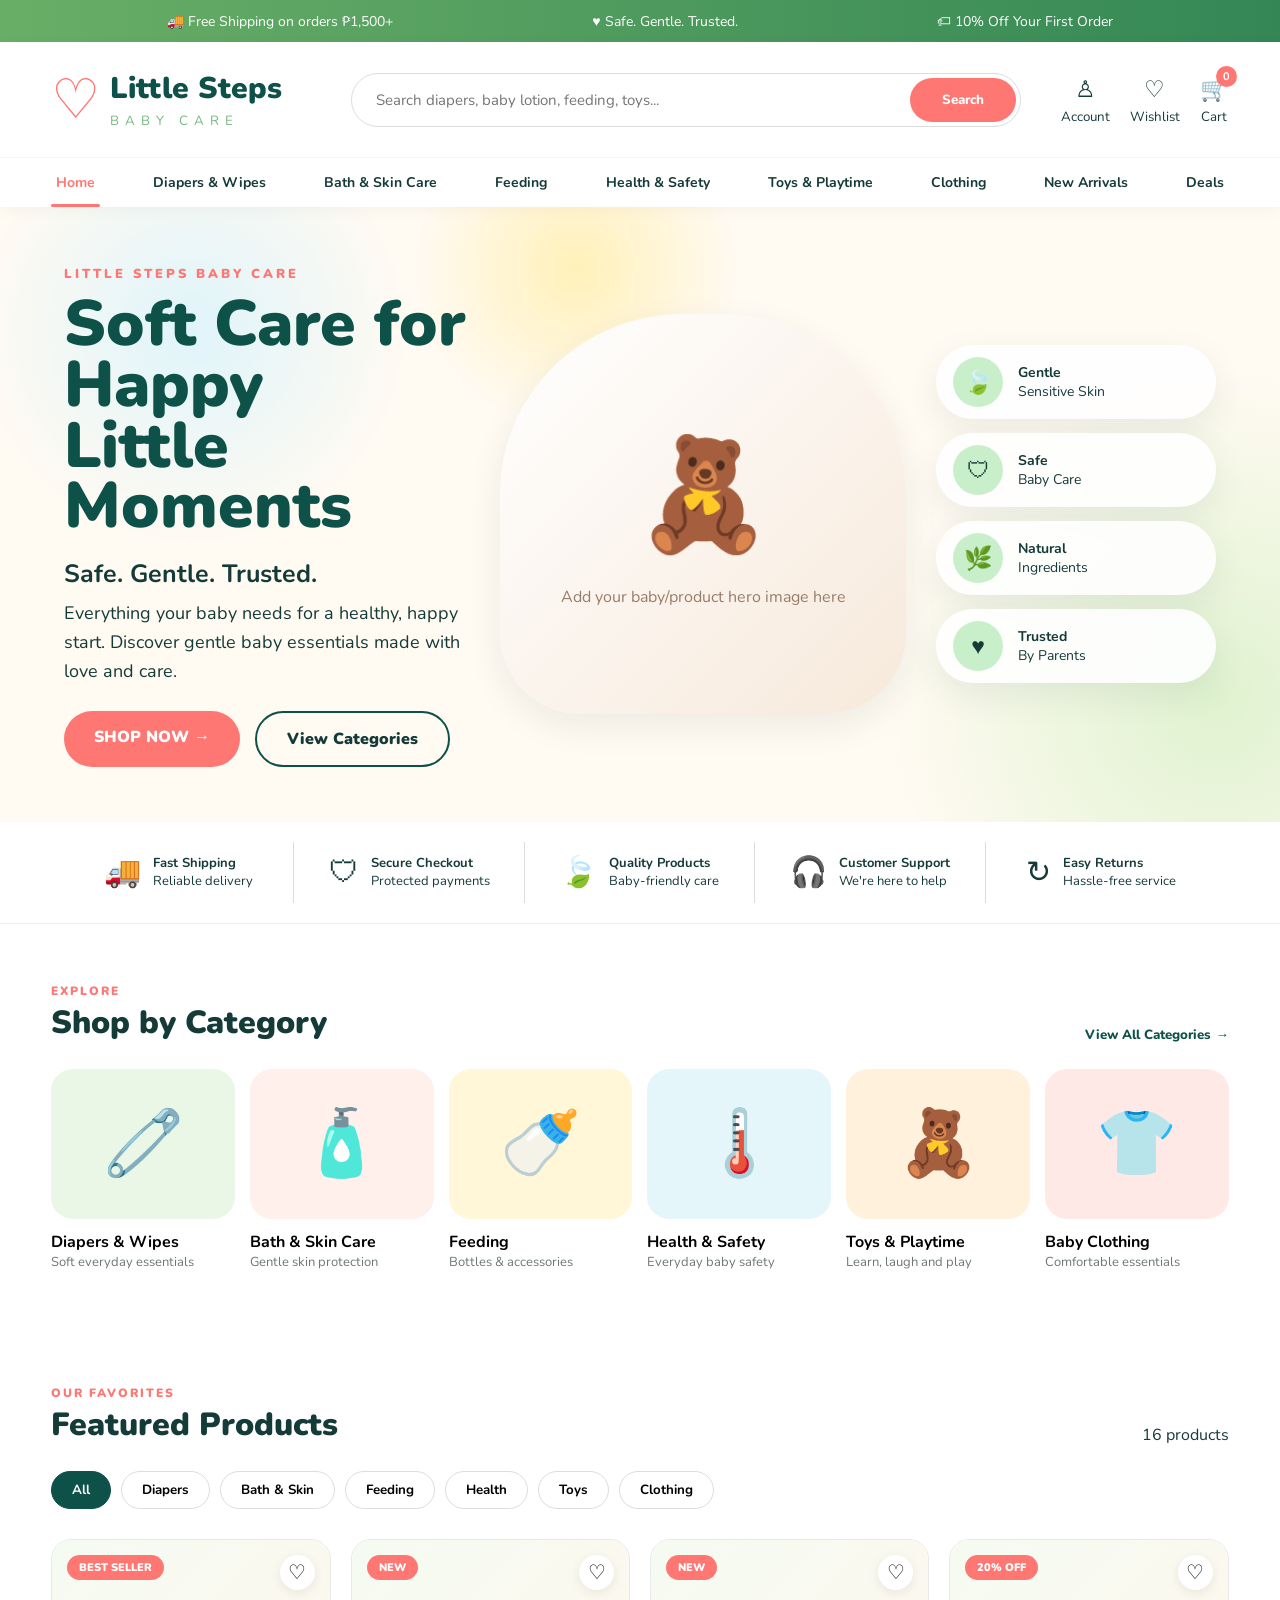
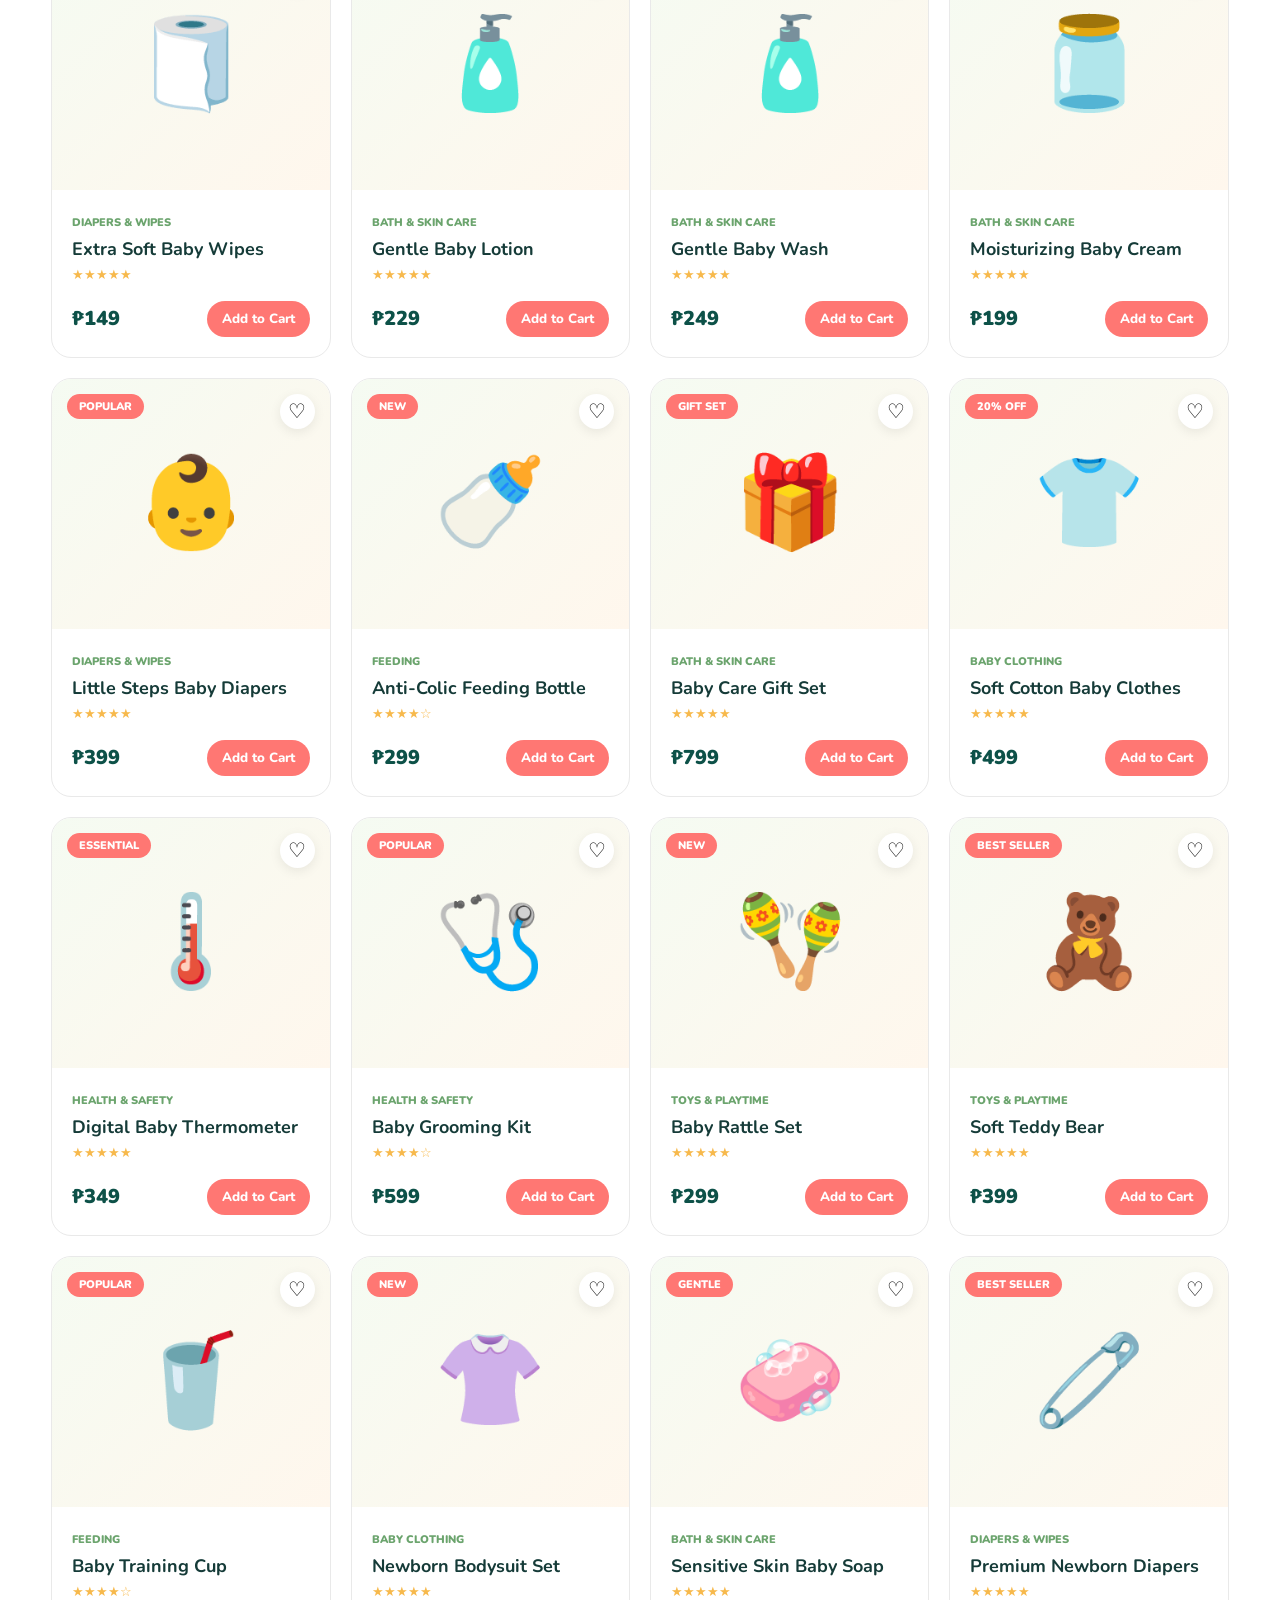
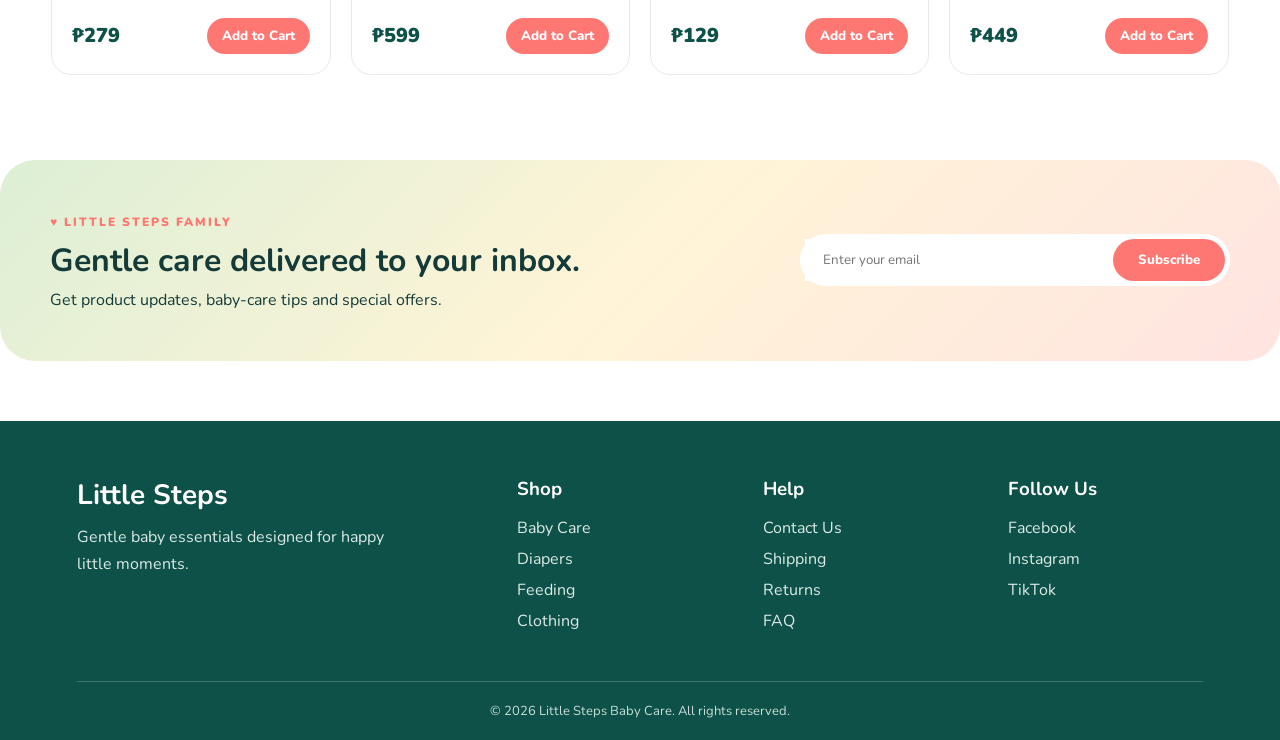
==== index.html @ 44196359 "Add files via upload" ====
<!DOCTYPE html>
<html lang="en">
<head>
    <meta charset="UTF-8">
    <meta name="viewport" content="width=device-width, initial-scale=1.0">

    <title>Little Steps | Baby Care</title>

    <link rel="preconnect" href="https://fonts.googleapis.com">
    <link rel="preconnect" href="https://fonts.gstatic.com" crossorigin>
    <link href="https://fonts.googleapis.com/css2?family=Nunito:wght@400;600;700;800;900&display=swap"
          rel="stylesheet">

    <link rel="stylesheet" href="style.css">
</head>

<body>

<!-- =========================
     TOP ANNOUNCEMENT BAR
========================= -->

<div class="announcement">
    <span>🚚 Free Shipping on orders ₱1,500+</span>
    <span>♥ Safe. Gentle. Trusted.</span>
    <span>🏷 10% Off Your First Order</span>
</div>


<!-- =========================
     HEADER
========================= -->

<header>

    <div class="main-header">

        <a href="#" class="logo">
            <div class="logo-icon">♡</div>

            <div>
                <h1>Little Steps</h1>
                <small>BABY CARE</small>
            </div>
        </a>


        <!-- SEARCH -->

        <form class="search-box" id="searchForm">

            <input
                type="search"
                id="searchInput"
                placeholder="Search diapers, baby lotion, feeding, toys..."
                aria-label="Search products"
            >

            <button type="submit">
                Search
            </button>

        </form>


        <!-- HEADER ACTIONS -->

        <div class="header-actions">

            <button class="header-button">
                <span>♙</span>
                Account
            </button>

            <button class="header-button">
                <span>♡</span>
                Wishlist
            </button>

            <button class="header-button cart-button">
                <span>🛒</span>
                Cart
                <b id="cartCount">0</b>
            </button>

        </div>

    </div>


    <!-- NAVIGATION -->

    <nav>

        <button class="mobile-menu" id="menuButton">
            ☰
        </button>

        <div class="nav-links" id="navLinks">

            <a href="#" class="active">Home</a>
            <a href="#products" data-category="diapers">Diapers & Wipes</a>
            <a href="#products" data-category="bath">Bath & Skin Care</a>
            <a href="#products" data-category="feeding">Feeding</a>
            <a href="#products" data-category="health">Health & Safety</a>
            <a href="#products" data-category="toys">Toys & Playtime</a>
            <a href="#products" data-category="clothing">Clothing</a>
            <a href="#products">New Arrivals</a>
            <a href="#products">Deals</a>

        </div>

    </nav>

</header>


<!-- =========================
     HERO SECTION
========================= -->

<main>

<section class="hero">

    <div class="hero-content">

        <span class="hero-label">
            LITTLE STEPS BABY CARE
        </span>

        <h2>
            Soft Care for Happy
            <span>Little Moments</span>
        </h2>

        <h3>
            Safe. Gentle. Trusted.
        </h3>

        <p>
            Everything your baby needs for a healthy,
            happy start. Discover gentle baby essentials
            made with love and care.
        </p>

        <div class="hero-buttons">

            <a href="#products" class="primary-btn">
                SHOP NOW →
            </a>

            <a href="#categories" class="secondary-btn">
                View Categories
            </a>

        </div>

    </div>


    <div class="hero-visual">

        <!-- Replace with your generated baby/product hero image -->

        <div class="baby-placeholder">

            <div class="placeholder-icon">🧸</div>

            <p>
                Add your baby/product hero image here
            </p>

        </div>

    </div>


    <div class="hero-benefits">

        <div>
            <span>🍃</span>
            <p>
                <strong>Gentle</strong>
                Sensitive Skin
            </p>
        </div>

        <div>
            <span>🛡</span>
            <p>
                <strong>Safe</strong>
                Baby Care
            </p>
        </div>

        <div>
            <span>🌿</span>
            <p>
                <strong>Natural</strong>
                Ingredients
            </p>
        </div>

        <div>
            <span>♥</span>
            <p>
                <strong>Trusted</strong>
                By Parents
            </p>
        </div>

    </div>

</section>


<!-- =========================
     STORE BENEFITS
========================= -->

<section class="store-benefits">

    <div>
        <span>🚚</span>
        <p>
            <strong>Fast Shipping</strong>
            Reliable delivery
        </p>
    </div>

    <div>
        <span>🛡</span>
        <p>
            <strong>Secure Checkout</strong>
            Protected payments
        </p>
    </div>

    <div>
        <span>🍃</span>
        <p>
            <strong>Quality Products</strong>
            Baby-friendly care
        </p>
    </div>

    <div>
        <span>🎧</span>
        <p>
            <strong>Customer Support</strong>
            We're here to help
        </p>
    </div>

    <div>
        <span>↻</span>
        <p>
            <strong>Easy Returns</strong>
            Hassle-free service
        </p>
    </div>

</section>


<!-- =========================
     CATEGORIES
========================= -->

<section class="categories section-container" id="categories">

    <div class="section-heading">

        <div>
            <span class="eyebrow">EXPLORE</span>
            <h2>Shop by Category</h2>
        </div>

        <button class="view-all" data-category="all">
            View All Categories →
        </button>

    </div>


    <div class="category-grid">

        <button class="category-card" data-category="diapers">
            <div class="category-image">🧷</div>
            <h3>Diapers & Wipes</h3>
            <p>Soft everyday essentials</p>
        </button>


        <button class="category-card" data-category="bath">
            <div class="category-image">🧴</div>
            <h3>Bath & Skin Care</h3>
            <p>Gentle skin protection</p>
        </button>


        <button class="category-card" data-category="feeding">
            <div class="category-image">🍼</div>
            <h3>Feeding</h3>
            <p>Bottles & accessories</p>
        </button>


        <button class="category-card" data-category="health">
            <div class="category-image">🌡️</div>
            <h3>Health & Safety</h3>
            <p>Everyday baby safety</p>
        </button>


        <button class="category-card" data-category="toys">
            <div class="category-image">🧸</div>
            <h3>Toys & Playtime</h3>
            <p>Learn, laugh and play</p>
        </button>


        <button class="category-card" data-category="clothing">
            <div class="category-image">👕</div>
            <h3>Baby Clothing</h3>
            <p>Comfortable essentials</p>
        </button>

    </div>

</section>


<!-- =========================
     PRODUCTS
========================= -->

<section class="products section-container" id="products">

    <div class="section-heading">

        <div>
            <span class="eyebrow">OUR FAVORITES</span>
            <h2>Featured Products</h2>
        </div>

        <p id="productCount"></p>

    </div>


    <!-- FILTERS -->

    <div class="product-filters">

        <button class="filter active" data-category="all">
            All
        </button>

        <button class="filter" data-category="diapers">
            Diapers
        </button>

        <button class="filter" data-category="bath">
            Bath & Skin
        </button>

        <button class="filter" data-category="feeding">
            Feeding
        </button>

        <button class="filter" data-category="health">
            Health
        </button>

        <button class="filter" data-category="toys">
            Toys
        </button>

        <button class="filter" data-category="clothing">
            Clothing
        </button>

    </div>


    <div class="product-grid" id="productGrid">

        <!-- JavaScript inserts products here -->

    </div>


    <div class="no-products" id="noProducts">

        <div>🔎</div>

        <h3>No products found</h3>

        <p>
            Try searching for something else.
        </p>

    </div>

</section>


<!-- =========================
     NEWSLETTER
========================= -->

<section class="newsletter">

    <div>

        <span>♥ LITTLE STEPS FAMILY</span>

        <h2>
            Gentle care delivered to your inbox.
        </h2>

        <p>
            Get product updates, baby-care tips
            and special offers.
        </p>

    </div>


    <form id="newsletterForm">

        <input
            type="email"
            placeholder="Enter your email"
            required
        >

        <button type="submit">
            Subscribe
        </button>

    </form>

</section>

</main>


<!-- =========================
     FOOTER
========================= -->

<footer>

    <div class="footer-grid">

        <div>

            <h2>Little Steps</h2>

            <p>
                Gentle baby essentials designed
                for happy little moments.
            </p>

        </div>


        <div>

            <h3>Shop</h3>

            <a href="#products">Baby Care</a>
            <a href="#products">Diapers</a>
            <a href="#products">Feeding</a>
            <a href="#products">Clothing</a>

        </div>


        <div>

            <h3>Help</h3>

            <a href="#">Contact Us</a>
            <a href="#">Shipping</a>
            <a href="#">Returns</a>
            <a href="#">FAQ</a>

        </div>


        <div>

            <h3>Follow Us</h3>

            <a href="#">Facebook</a>
            <a href="#">Instagram</a>
            <a href="#">TikTok</a>

        </div>

    </div>


    <div class="copyright">

        © 2026 Little Steps Baby Care.
        All rights reserved.

    </div>

</footer>


<!-- TOAST MESSAGE -->

<div class="toast" id="toast"></div>


<script src="script.js"></script>

</body>
</html>
---- style.css ----
/* ==============================
   GLOBAL
================================ */

* {
    box-sizing: border-box;
    margin: 0;
    padding: 0;
}

:root {
    --green: #0d5148;
    --green-light: #a8d59a;
    --green-soft: #eaf6e6;

    --coral: #ff7773;
    --coral-dark: #ef6663;

    --pink: #ffd8d6;
    --cream: #fffaf2;
    --yellow: #ffe98b;
    --blue: #dff3f7;

    --text: #153b38;
    --gray: #6d7775;
    --border: #e9e9e9;

    --shadow: 0 12px 35px rgba(20, 70, 60, 0.08);

    --radius: 24px;
}

html {
    scroll-behavior: smooth;
}

body {
    font-family: "Nunito", sans-serif;
    color: var(--text);
    background: #fff;
}

button,
input {
    font-family: inherit;
}

button {
    cursor: pointer;
}

a {
    text-decoration: none;
    color: inherit;
}


/* ==============================
   ANNOUNCEMENT
================================ */

.announcement {
    min-height: 42px;

    background:
        linear-gradient(
            90deg,
            #69ae67,
            #348755
        );

    color: white;

    display: flex;
    justify-content: space-around;
    align-items: center;

    gap: 20px;

    padding: 8px 6%;

    font-size: 14px;
}


/* ==============================
   HEADER
================================ */

header {
    background: white;
    position: sticky;
    top: 0;
    z-index: 1000;

    box-shadow:
        0 3px 15px rgba(0, 0, 0, 0.04);
}

.main-header {
    max-width: 1500px;

    margin: auto;

    padding: 20px 4%;

    display: flex;
    align-items: center;

    gap: 40px;
}


/* LOGO */

.logo {
    display: flex;
    align-items: center;

    min-width: 260px;

    color: var(--green);
}

.logo-icon {
    color: var(--coral);
    font-size: 55px;

    margin-right: 10px;
}

.logo h1 {
    font-size: 30px;
    font-weight: 900;
}

.logo small {
    letter-spacing: 6px;
    color: #78b884;
}


/* SEARCH */

.search-box {
    flex: 1;

    display: flex;

    border: 1px solid #ddd;

    border-radius: 40px;

    padding: 4px;

    background: white;
}

.search-box input {
    flex: 1;

    border: 0;
    outline: 0;

    padding: 12px 20px;

    font-size: 15px;

    background: transparent;
}

.search-box button {
    border: 0;

    background: var(--coral);
    color: white;

    padding: 11px 32px;

    border-radius: 30px;

    font-weight: 800;

    transition: 0.2s;
}

.search-box button:hover {
    background: var(--coral-dark);
}


/* HEADER BUTTONS */

.header-actions {
    display: flex;
    gap: 20px;
}

.header-button {
    border: 0;
    background: transparent;

    color: var(--text);

    position: relative;

    display: flex;
    flex-direction: column;
    align-items: center;

    gap: 3px;
}

.header-button span {
    font-size: 23px;
}

.cart-button b {
    position: absolute;

    right: -8px;
    top: -8px;

    background: var(--coral);
    color: white;

    width: 21px;
    height: 21px;

    border-radius: 50%;

    display: grid;
    place-items: center;

    font-size: 11px;
}


/* ==============================
   NAVIGATION
================================ */

nav {
    border-top: 1px solid #f5f5f5;
}

.nav-links {
    max-width: 1450px;

    margin: auto;

    padding: 0 4%;

    display: flex;
    justify-content: space-between;
    align-items: center;
}

.nav-links a {
    padding: 15px 5px;

    font-size: 14px;
    font-weight: 700;

    position: relative;
}

.nav-links a:hover,
.nav-links .active {
    color: var(--coral);
}

.nav-links .active::after {
    content: "";

    position: absolute;

    height: 3px;
    width: 100%;

    background: var(--coral);

    bottom: 0;
    left: 0;

    border-radius: 5px;
}

.mobile-menu {
    display: none;
}


/* ==============================
   HERO
================================ */

.hero {
    min-height: 510px;

    position: relative;

    overflow: hidden;

    display: grid;

    grid-template-columns:
        1fr 1fr 280px;

    align-items: center;

    gap: 30px;

    padding: 55px 5%;

    background:
        radial-gradient(
            circle at 15% 20%,
            #dff4fa,
            transparent 18%
        ),

        radial-gradient(
            circle at 45% 10%,
            #fff1b9,
            transparent 18%
        ),

        radial-gradient(
            circle at 95% 80%,
            #dff2cf,
            transparent 25%
        ),

        var(--cream);
}


/* HERO TEXT */

.hero-content {
    max-width: 580px;
}

.hero-label {
    color: var(--coral);

    font-size: 13px;

    letter-spacing: 3px;

    font-weight: 900;
}

.hero h2 {
    margin-top: 10px;

    font-size: clamp(
        44px,
        5vw,
        72px
    );

    line-height: 0.95;

    font-weight: 900;

    color: var(--green);
}

.hero h2 span {
    display: block;
}

.hero h3 {
    margin-top: 20px;

    font-size: 25px;
}

.hero-content p {
    max-width: 470px;

    margin-top: 8px;

    font-size: 18px;

    line-height: 1.6;
}

.hero-buttons {
    margin-top: 25px;

    display: flex;
    gap: 15px;
}

.primary-btn,
.secondary-btn {
    padding: 15px 30px;

    border-radius: 30px;

    font-weight: 900;
}

.primary-btn {
    background: var(--coral);
    color: white;
}

.primary-btn:hover {
    background: var(--coral-dark);
}

.secondary-btn {
    border: 2px solid var(--green);
}


/* HERO IMAGE AREA */

.hero-visual {
    height: 400px;

    display: flex;
    align-items: center;
    justify-content: center;
}

.baby-placeholder {
    width: 100%;
    height: 100%;

    border-radius:
        45% 45% 20% 20%;

    background:
        linear-gradient(
            135deg,
            #fff,
            #f7e9db
        );

    box-shadow: var(--shadow);

    display: flex;
    flex-direction: column;

    justify-content: center;
    align-items: center;

    text-align: center;

    padding: 30px;

    color: #987d6a;
}

.placeholder-icon {
    font-size: 110px;
}

.baby-placeholder p {
    margin-top: 15px;
}


/* BENEFITS */

.hero-benefits {
    display: grid;
    gap: 14px;
}

.hero-benefits > div {
    background: rgba(255, 255, 255, 0.9);

    border-radius: 40px;

    padding: 12px 17px;

    display: flex;
    align-items: center;

    gap: 15px;

    box-shadow: var(--shadow);
}

.hero-benefits span {
    width: 50px;
    height: 50px;

    border-radius: 50%;

    display: grid;
    place-items: center;

    background: #c8efca;

    font-size: 23px;
}

.hero-benefits p {
    display: flex;
    flex-direction: column;

    font-size: 14px;
}


/* ==============================
   STORE BENEFITS
================================ */

.store-benefits {
    padding: 20px 5%;

    display: grid;

    grid-template-columns:
        repeat(5, 1fr);

    border-bottom: 1px solid #eee;
}

.store-benefits > div {
    display: flex;
    align-items: center;

    justify-content: center;

    gap: 12px;

    padding: 10px;

    border-right: 1px solid #ddd;
}

.store-benefits > div:last-child {
    border: 0;
}

.store-benefits span {
    font-size: 30px;
}

.store-benefits p {
    display: flex;
    flex-direction: column;

    font-size: 13px;
}


/* ==============================
   GENERAL SECTIONS
================================ */

.section-container {
    max-width: 1500px;

    margin: auto;

    padding: 55px 4%;
}

.section-heading {
    display: flex;

    justify-content: space-between;
    align-items: end;

    gap: 20px;

    margin-bottom: 25px;
}

.section-heading h2 {
    font-size: 32px;
    font-weight: 900;
}

.eyebrow {
    color: var(--coral);

    font-weight: 900;

    font-size: 12px;

    letter-spacing: 2px;
}

.view-all {
    border: 0;
    background: transparent;

    color: var(--green);

    font-weight: 800;
}


/* ==============================
   CATEGORIES
================================ */

.category-grid {
    display: grid;

    grid-template-columns:
        repeat(6, 1fr);

    gap: 15px;
}

.category-card {
    border: 0;

    background: transparent;

    text-align: left;

    transition: 0.25s;
}

.category-card:hover {
    transform: translateY(-5px);
}

.category-image {
    height: 150px;

    border-radius: 22px;

    display: grid;
    place-items: center;

    font-size: 65px;

    background: var(--green-soft);
}

.category-card:nth-child(2) .category-image {
    background: #fff0eb;
}

.category-card:nth-child(3) .category-image {
    background: #fff7d8;
}

.category-card:nth-child(4) .category-image {
    background: #e5f6fb;
}

.category-card:nth-child(5) .category-image {
    background: #fff1dc;
}

.category-card:nth-child(6) .category-image {
    background: #ffe9e7;
}

.category-card h3 {
    margin-top: 12px;

    font-size: 16px;
}

.category-card p {
    color: var(--gray);

    font-size: 13px;
}


/* ==============================
   FILTERS
================================ */

.product-filters {
    display: flex;

    gap: 10px;

    flex-wrap: wrap;

    margin-bottom: 30px;
}

.filter {
    border: 1px solid #ddd;

    background: white;

    border-radius: 25px;

    padding: 9px 20px;

    font-weight: 700;
}

.filter:hover,
.filter.active {
    background: var(--green);

    border-color: var(--green);

    color: white;
}


/* ==============================
   PRODUCTS
================================ */

.product-grid {
    display: grid;

    grid-template-columns:
        repeat(4, 1fr);

    gap: 20px;
}

.product-card {
    border: 1px solid var(--border);

    border-radius: 20px;

    overflow: hidden;

    background: white;

    transition: 0.25s;

    position: relative;
}

.product-card:hover {
    transform: translateY(-6px);

    box-shadow: var(--shadow);
}

.product-image {
    height: 250px;

    background:
        linear-gradient(
            135deg,
            #f5fbf2,
            #fff7ed
        );

    display: grid;
    place-items: center;

    font-size: 90px;
}

.product-badge {
    position: absolute;

    top: 15px;
    left: 15px;

    padding: 5px 12px;

    background: var(--coral);
    color: white;

    border-radius: 20px;

    font-size: 11px;

    font-weight: 900;
}

.wishlist {
    position: absolute;

    right: 15px;
    top: 15px;

    width: 35px;
    height: 35px;

    border: 0;

    border-radius: 50%;

    background: white;

    font-size: 20px;

    box-shadow:
        0 3px 12px rgba(0,0,0,.08);
}

.wishlist.active {
    color: var(--coral);
}

.product-info {
    padding: 20px;
}

.product-category {
    color: #6ba46d;

    font-size: 11px;

    font-weight: 900;

    text-transform: uppercase;
}

.product-info h3 {
    margin: 5px 0;

    font-size: 18px;
}

.rating {
    color: #f7b94c;

    font-size: 13px;
}

.product-bottom {
    margin-top: 17px;

    display: flex;

    justify-content: space-between;
    align-items: center;

    gap: 10px;
}

.price {
    font-size: 20px;

    font-weight: 900;

    color: var(--green);
}

.add-cart {
    border: 0;

    background: var(--coral);

    color: white;

    padding: 9px 15px;

    border-radius: 20px;

    font-weight: 800;
}

.add-cart:hover {
    background: var(--coral-dark);
}

.no-products {
    display: none;

    text-align: center;

    padding: 80px 20px;
}

.no-products div {
    font-size: 50px;
}


/* ==============================
   NEWSLETTER
================================ */

.newsletter {
    margin: 30px auto 60px;

    max-width: 1400px;

    border-radius: 35px;

    padding: 50px;

    background:
        linear-gradient(
            135deg,
            #dcefd5,
            #fff4d7,
            #ffe4e1
        );

    display: flex;

    justify-content: space-between;
    align-items: center;

    gap: 40px;
}

.newsletter h2 {
    font-size: 32px;

    margin: 7px 0;
}

.newsletter > div > span {
    color: var(--coral);

    font-weight: 900;

    font-size: 12px;

    letter-spacing: 2px;
}

.newsletter form {
    min-width: 430px;

    background: white;

    padding: 5px;

    border-radius: 30px;

    display: flex;
}

.newsletter input {
    flex: 1;

    border: 0;
    outline: 0;

    padding: 12px 18px;
}

.newsletter button {
    border: 0;

    border-radius: 25px;

    background: var(--coral);

    color: white;

    padding: 12px 25px;

    font-weight: 800;
}


/* ==============================
   FOOTER
================================ */

footer {
    background: var(--green);

    color: white;

    padding: 55px 6% 20px;
}

.footer-grid {
    max-width: 1300px;

    margin: auto;

    display: grid;

    grid-template-columns:
        2fr 1fr 1fr 1fr;

    gap: 50px;
}

.footer-grid h2 {
    font-size: 28px;

    margin-bottom: 10px;
}

.footer-grid h3 {
    margin-bottom: 15px;
}

.footer-grid a {
    display: block;

    margin-bottom: 9px;

    color: #dcebe7;
}

.footer-grid p {
    max-width: 320px;

    color: #dcebe7;

    line-height: 1.7;
}

.copyright {
    max-width: 1300px;

    margin: 40px auto 0;

    padding-top: 20px;

    border-top:
        1px solid rgba(255,255,255,.2);

    text-align: center;

    font-size: 13px;

    color: #c8ded8;
}


/* ==============================
   TOAST
================================ */

.toast {
    position: fixed;

    right: 25px;
    bottom: 25px;

    background: var(--green);

    color: white;

    padding: 14px 22px;

    border-radius: 12px;

    box-shadow: var(--shadow);

    transform: translateY(100px);

    opacity: 0;

    transition: 0.3s;

    z-index: 2000;
}

.toast.show {
    transform: translateY(0);

    opacity: 1;
}


/* ==============================
   TABLET
================================ */

@media (max-width: 1100px) {

    .main-header {
        flex-wrap: wrap;
    }

    .search-box {
        order: 3;

        width: 100%;

        flex-basis: 100%;
    }

    .hero {
        grid-template-columns:
            1fr 1fr;
    }

    .hero-benefits {
        grid-column:
            1 / -1;

        grid-template-columns:
            repeat(4, 1fr);
    }

    .category-grid {
        grid-template-columns:
            repeat(3, 1fr);
    }

    .product-grid {
        grid-template-columns:
            repeat(3, 1fr);
    }

}


/* ==============================
   MOBILE
================================ */

@media (max-width: 768px) {

    .announcement {
        justify-content: center;

        text-align: center;
    }

    .announcement span:not(:first-child) {
        display: none;
    }

    .main-header {
        padding: 12px 5%;
    }

    .logo {
        min-width: 0;

        flex: 1;
    }

    .logo h1 {
        font-size: 22px;
    }

    .logo-icon {
        font-size: 40px;
    }

    .header-actions {
        gap: 10px;
    }

    .header-button {
        font-size: 0;
    }

    .mobile-menu {
        display: block;

        margin: 10px 5%;

        border: 0;

        background: var(--green);

        color: white;

        padding: 8px 13px;

        border-radius: 8px;
    }

    .nav-links {
        display: none;

        flex-direction: column;

        align-items: stretch;

        padding-bottom: 15px;
    }

    .nav-links.open {
        display: flex;
    }

    .hero {
        grid-template-columns: 1fr;

        text-align: center;

        padding: 45px 6%;
    }

    .hero-content {
        margin: auto;
    }

    .hero-content p {
        margin-left: auto;
        margin-right: auto;
    }

    .hero-buttons {
        justify-content: center;

        flex-wrap: wrap;
    }

    .hero-visual {
        height: 320px;
    }

    .hero-benefits {
        grid-template-columns:
            repeat(2, 1fr);
    }

    .store-benefits {
        grid-template-columns:
            repeat(2, 1fr);
    }

    .store-benefits > div {
        border: 0;
    }

    .category-grid {
        grid-template-columns:
            repeat(2, 1fr);
    }

    .product-grid {
        grid-template-columns:
            repeat(2, 1fr);
    }

    .newsletter {
        margin: 20px;

        padding: 35px 25px;

        flex-direction: column;

        text-align: center;
    }

    .newsletter form {
        min-width: 0;

        width: 100%;
    }

    .footer-grid {
        grid-template-columns:
            repeat(2, 1fr);
    }

}


/* ==============================
   SMALL PHONES
================================ */

@media (max-width: 500px) {

    .hero h2 {
        font-size: 42px;
    }

    .hero-benefits {
        grid-template-columns: 1fr;
    }

    .category-grid,
    .product-grid {
        grid-template-columns: 1fr;
    }

    .store-benefits {
        grid-template-columns: 1fr;
    }

    .footer-grid {
        grid-template-columns: 1fr;
    }

    .newsletter form {
        flex-direction: column;

        background: transparent;

        gap: 10px;
    }

    .newsletter input {
        background: white;

        border-radius: 25px;
    }

}
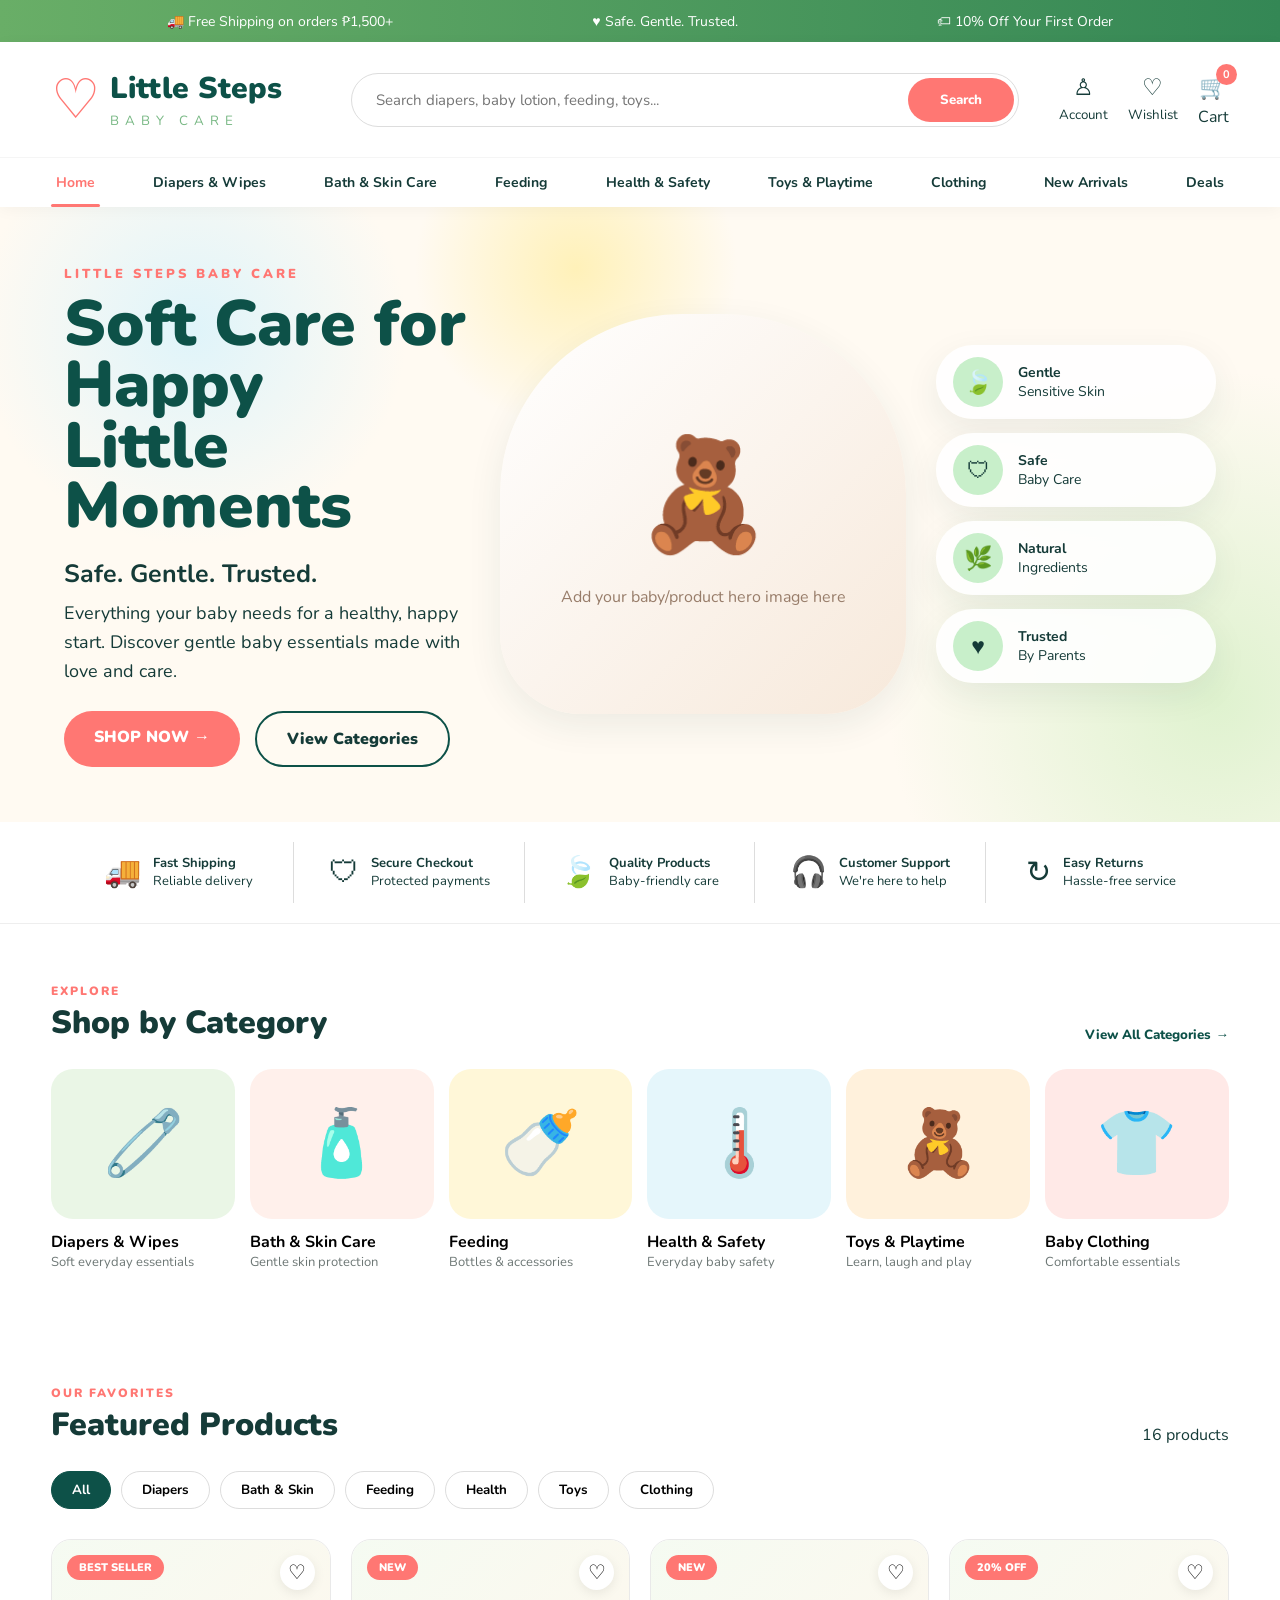
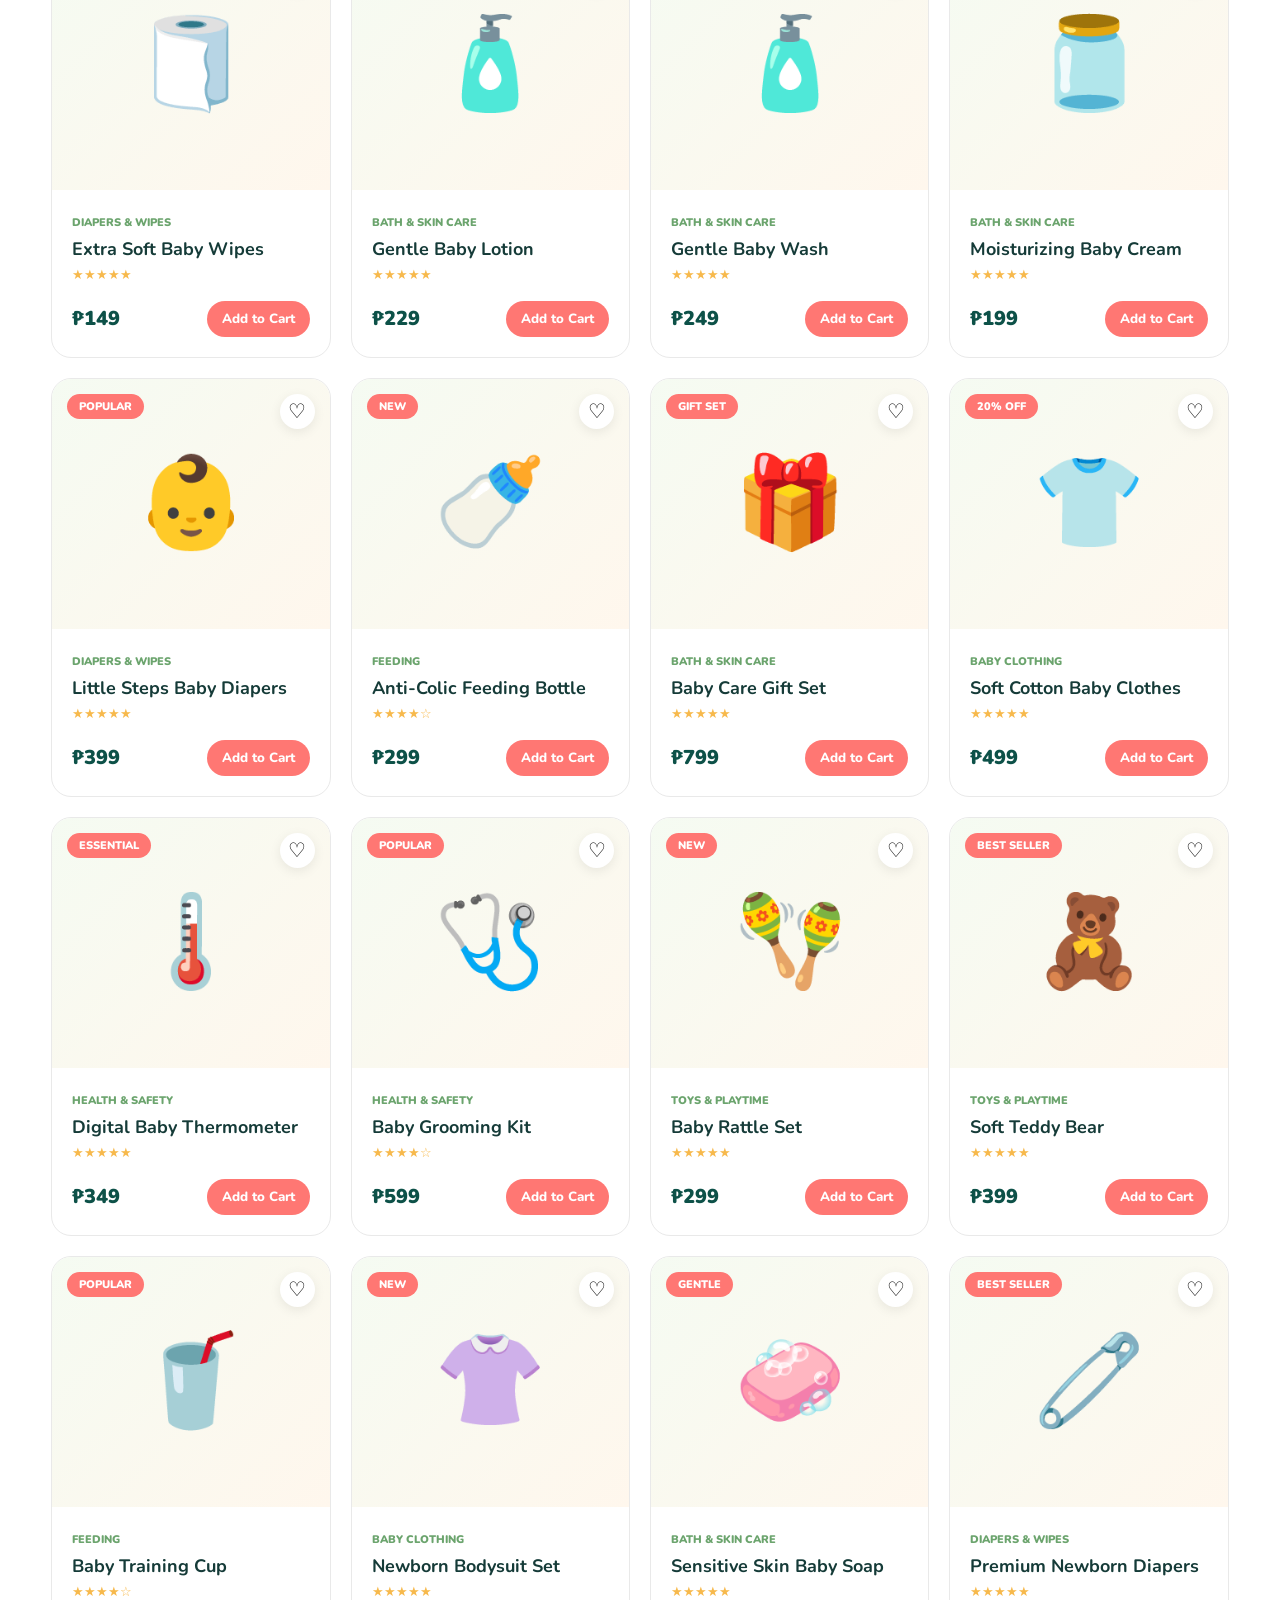
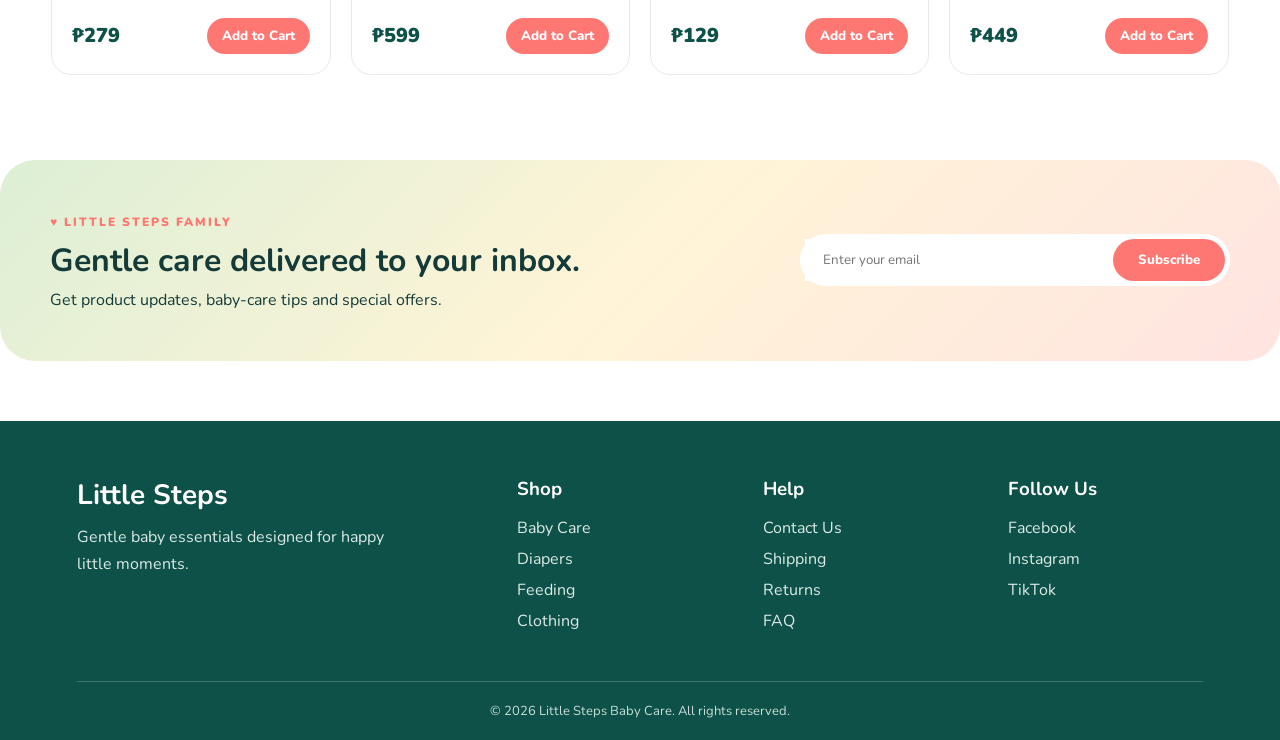
==== commit 8f783b77: "Add files via upload Add shopping cart page" ====
--- a/index.html
+++ b/index.html
@@ -77,11 +77,11 @@
                 Wishlist
             </button>
 
-            <button class="header-button cart-button">
+            <a href="cart.html" class="header-button cart-button">
                 <span>🛒</span>
                 Cart
                 <b id="cartCount">0</b>
-            </button>
+            </a>
 
         </div>
 
--- a/style.css
+++ b/style.css
@@ -1297,4 +1297,422 @@
         border-radius: 25px;
     }
 
+}
+/* ==================================
+   SHOPPING CART
+================================== */
+
+.cart-page {
+    max-width: 1400px;
+
+    margin: auto;
+
+    padding: 60px 5%;
+}
+
+.cart-title {
+    margin-bottom: 35px;
+}
+
+.cart-title h1 {
+    color: var(--green);
+
+    font-size: 42px;
+
+    font-weight: 900;
+
+    margin: 5px 0;
+}
+
+.cart-title p {
+    color: var(--gray);
+}
+
+
+.cart-layout {
+    display: grid;
+
+    grid-template-columns:
+        minmax(0, 2fr)
+        minmax(300px, 1fr);
+
+    gap: 40px;
+
+    align-items: start;
+}
+
+
+/* CART PRODUCT */
+
+.cart-products {
+    min-height: 400px;
+}
+
+.cart-item {
+    display: grid;
+
+    grid-template-columns:
+        130px 1fr auto 120px;
+
+    align-items: center;
+
+    gap: 25px;
+
+    padding: 20px;
+
+    margin-bottom: 18px;
+
+    background: white;
+
+    border:
+        1px solid var(--border);
+
+    border-radius: 20px;
+}
+
+
+.cart-item-image {
+    width: 130px;
+    height: 130px;
+
+    display: grid;
+    place-items: center;
+
+    border-radius: 18px;
+
+    background:
+        linear-gradient(
+            135deg,
+            #eef8ea,
+            #fff5e9
+        );
+
+    font-size: 60px;
+}
+
+
+.cart-category {
+    color: #70a56f;
+
+    font-size: 11px;
+
+    text-transform: uppercase;
+
+    font-weight: 900;
+}
+
+
+.cart-item-details h3 {
+    margin: 5px 0 10px;
+
+    font-size: 19px;
+}
+
+
+.cart-item-details strong {
+    color: var(--green);
+
+    font-size: 18px;
+}
+
+
+.remove-item {
+    display: block;
+
+    margin-top: 12px;
+
+    border: 0;
+
+    background: transparent;
+
+    color: var(--coral);
+
+    font-weight: 800;
+
+    padding: 0;
+}
+
+
+/* QUANTITY */
+
+.quantity-control {
+    display: flex;
+
+    align-items: center;
+
+    border:
+        1px solid #ddd;
+
+    border-radius: 25px;
+
+    overflow: hidden;
+}
+
+
+.quantity-control button {
+    width: 38px;
+    height: 38px;
+
+    border: 0;
+
+    background: #f6f6f6;
+
+    font-size: 19px;
+}
+
+
+.quantity-control span {
+    min-width: 38px;
+
+    text-align: center;
+
+    font-weight: 800;
+}
+
+
+.item-total {
+    text-align: right;
+
+    color: var(--green);
+
+    font-size: 19px;
+
+    font-weight: 900;
+}
+
+
+/* ORDER SUMMARY */
+
+.order-summary {
+    position: sticky;
+
+    top: 170px;
+
+    padding: 28px;
+
+    border:
+        1px solid var(--border);
+
+    border-radius: 25px;
+
+    background: var(--cream);
+
+    box-shadow: var(--shadow);
+}
+
+
+.order-summary h2 {
+    color: var(--green);
+
+    margin-bottom: 25px;
+}
+
+
+.summary-row {
+    display: flex;
+
+    justify-content: space-between;
+
+    gap: 20px;
+
+    margin-bottom: 15px;
+}
+
+
+.summary-divider {
+    height: 1px;
+
+    background: #ddd;
+
+    margin: 20px 0;
+}
+
+
+.summary-row.total {
+    font-size: 23px;
+}
+
+
+.summary-row.total strong {
+    color: var(--green);
+}
+
+
+.checkout-button {
+    width: 100%;
+
+    margin-top: 20px;
+
+    padding: 16px;
+
+    border: 0;
+
+    border-radius: 30px;
+
+    background: var(--coral);
+
+    color: white;
+
+    font-size: 15px;
+
+    font-weight: 900;
+}
+
+
+.checkout-button:hover {
+    background: var(--coral-dark);
+}
+
+
+.continue-shopping {
+    display: block;
+
+    margin-top: 17px;
+
+    text-align: center;
+
+    color: var(--green);
+
+    font-weight: 800;
+}
+
+
+.secure-checkout {
+    margin-top: 25px;
+
+    padding-top: 20px;
+
+    border-top:
+        1px solid #ddd;
+
+    text-align: center;
+
+    font-weight: 800;
+}
+
+
+.secure-checkout small {
+    display: block;
+
+    margin-top: 4px;
+
+    color: var(--gray);
+
+    font-weight: 400;
+}
+
+
+/* EMPTY CART */
+
+.empty-cart {
+    display: none;
+
+    padding: 80px 20px;
+
+    text-align: center;
+
+    border-radius: 25px;
+
+    background: var(--cream);
+}
+
+
+.empty-cart-icon {
+    font-size: 70px;
+
+    margin-bottom: 15px;
+}
+
+
+.empty-cart h2 {
+    color: var(--green);
+
+    font-size: 28px;
+}
+
+
+.empty-cart p {
+    margin:
+        8px 0 30px;
+
+    color: var(--gray);
+}
+
+/* CART MOBILE */
+
+@media (max-width: 850px) {
+
+    .cart-layout {
+        grid-template-columns: 1fr;
+    }
+
+
+    .order-summary {
+        position: static;
+    }
+
+
+    .cart-item {
+        grid-template-columns:
+            90px 1fr;
+    }
+
+
+    .cart-item-image {
+        width: 90px;
+        height: 90px;
+
+        font-size: 45px;
+    }
+
+
+    .quantity-control {
+        width: max-content;
+    }
+
+
+    .item-total {
+        text-align: left;
+    }
+
+}
+
+
+@media (max-width: 500px) {
+
+    .cart-page {
+        padding:
+            35px 5%;
+    }
+
+
+    .cart-title h1 {
+        font-size: 34px;
+    }
+
+
+    .cart-item {
+        grid-template-columns: 1fr;
+
+        text-align: center;
+    }
+
+
+    .cart-item-image {
+        margin: auto;
+
+        width: 120px;
+        height: 120px;
+    }
+
+
+    .quantity-control {
+        margin: auto;
+    }
+
+
+    .item-total {
+        text-align: center;
+    }
+
 }
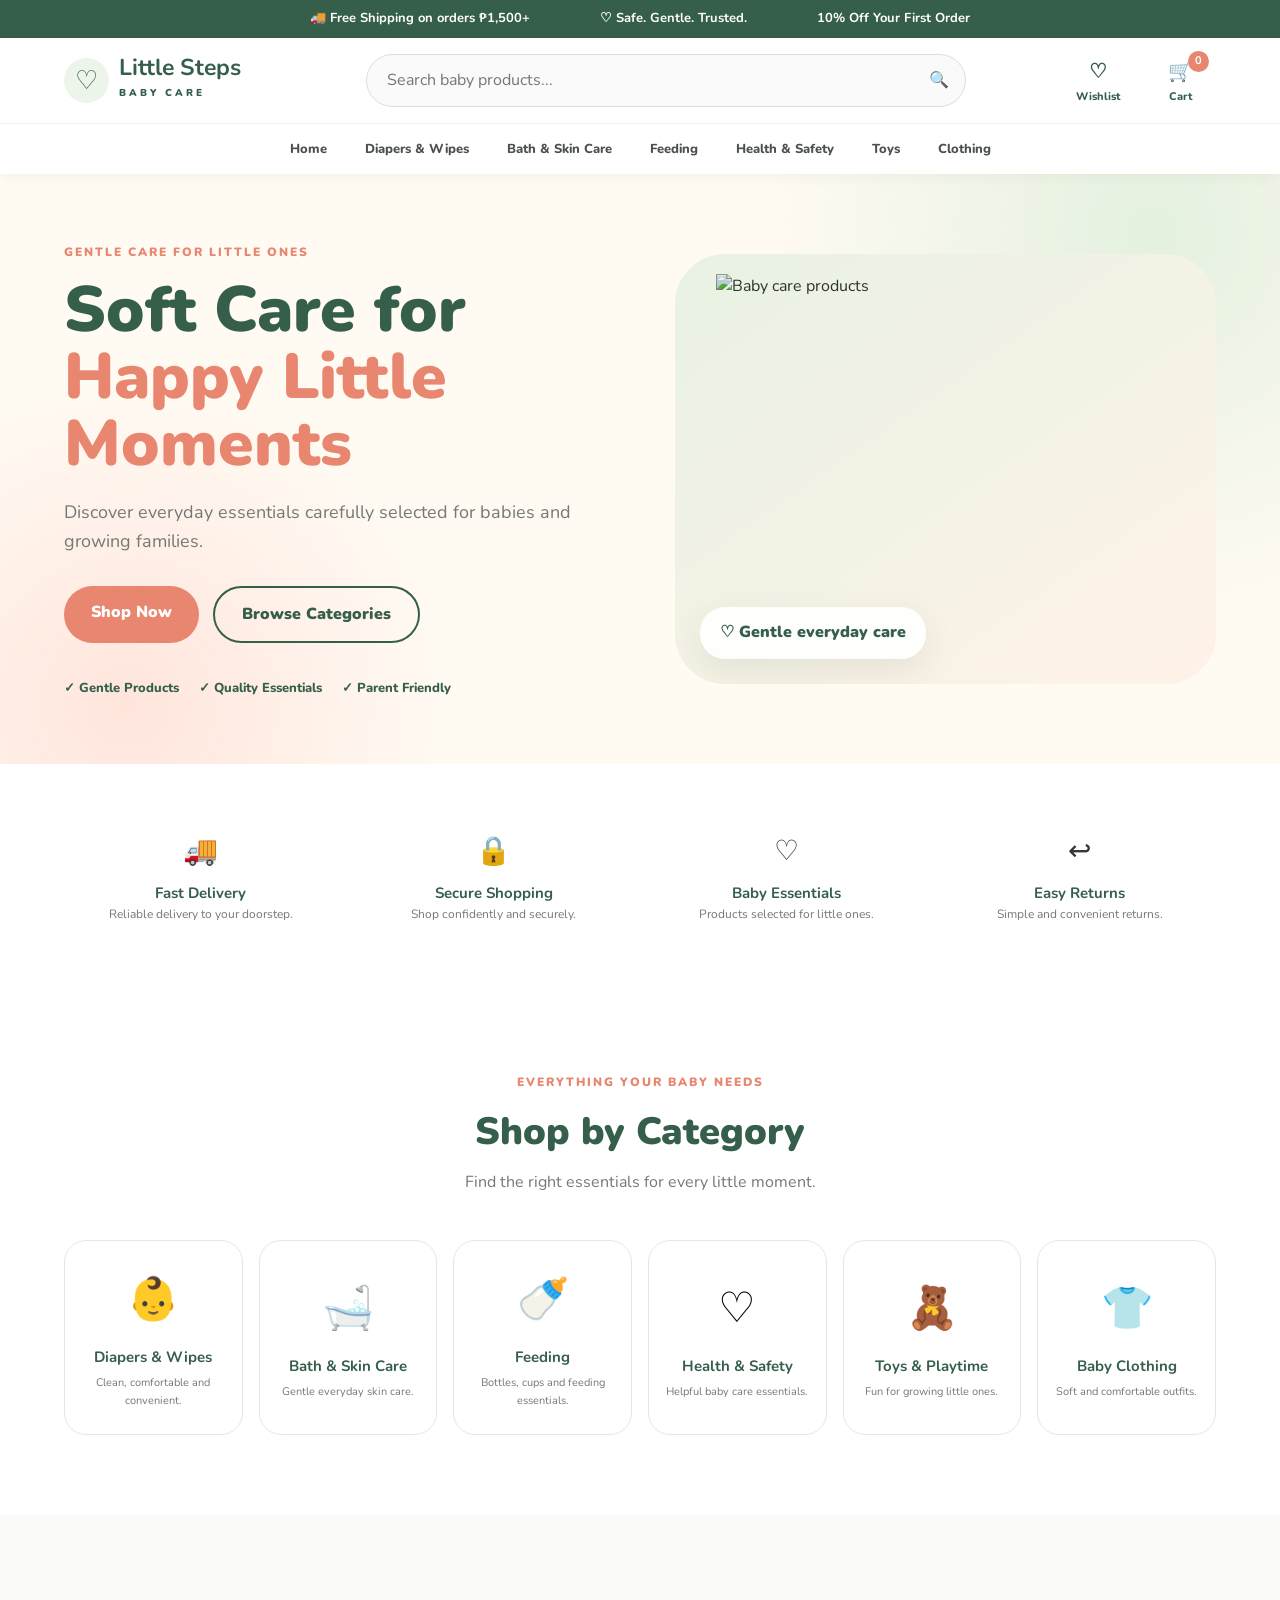
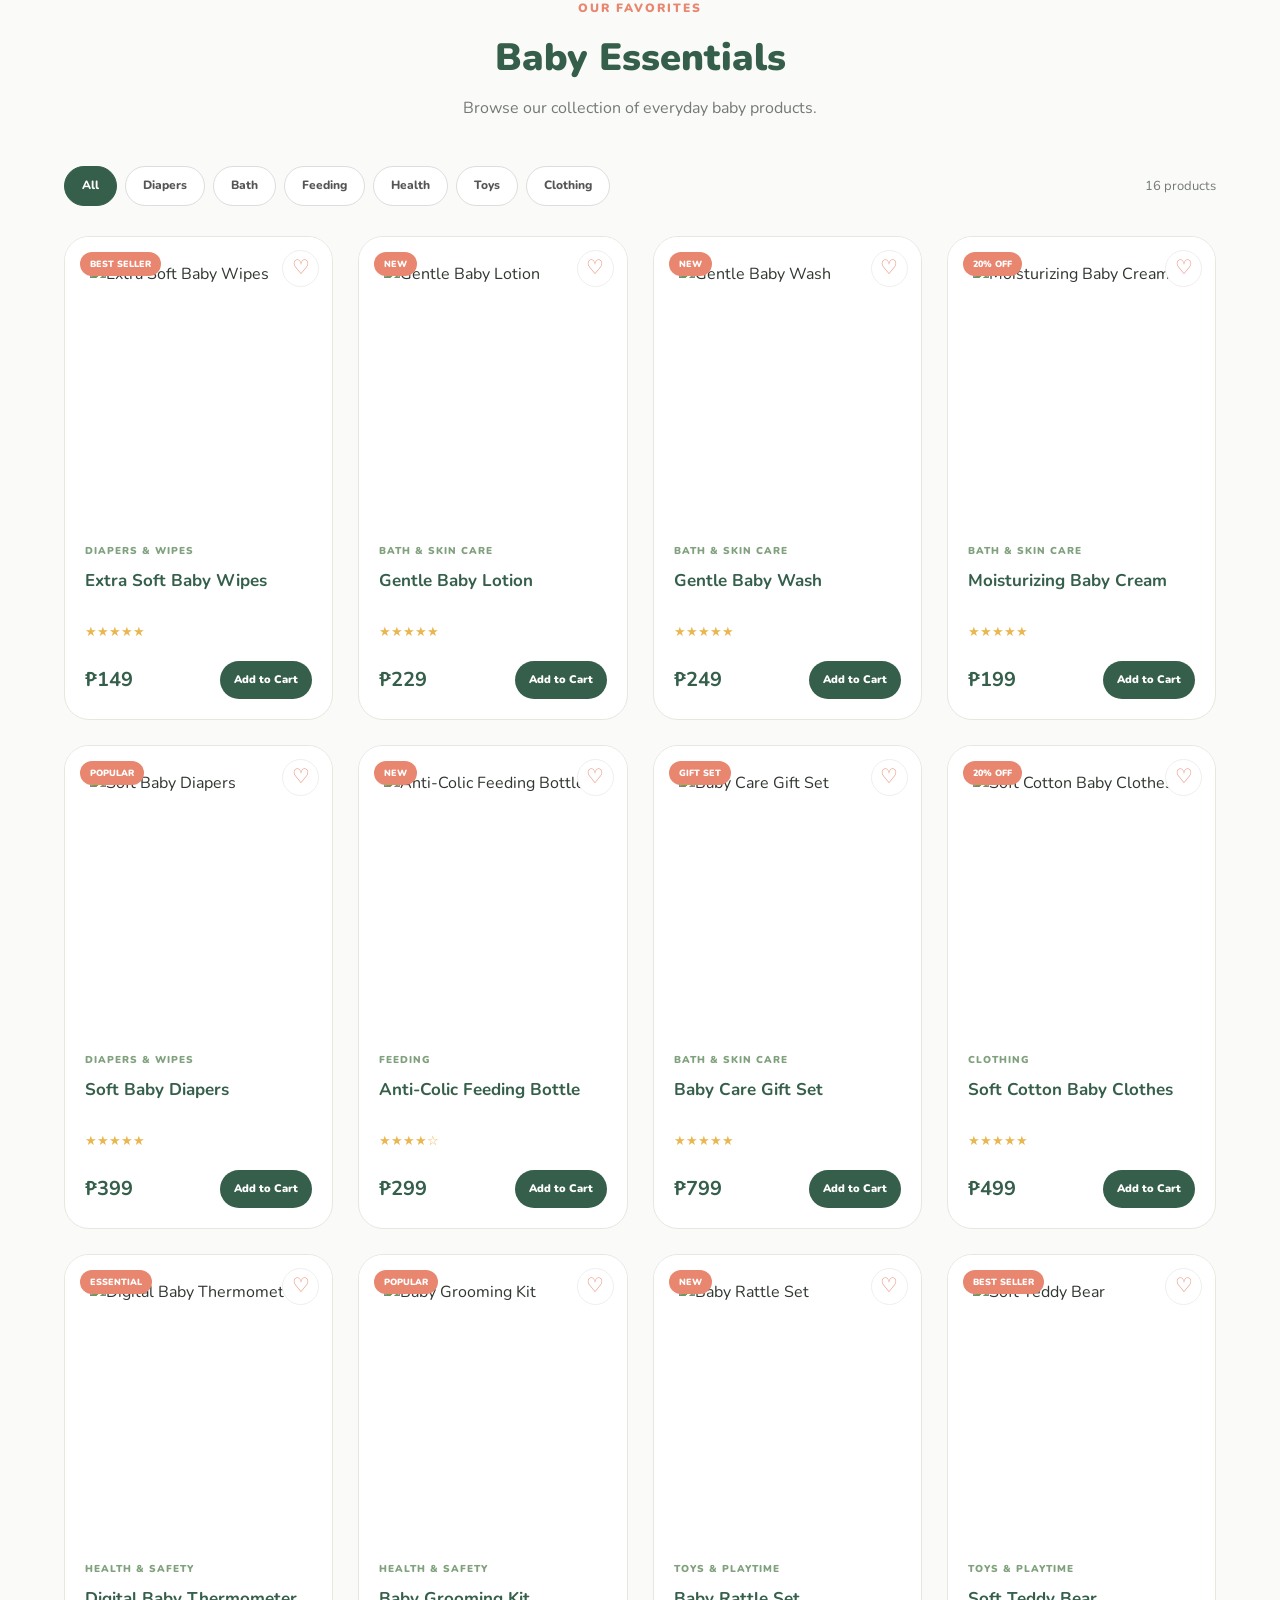
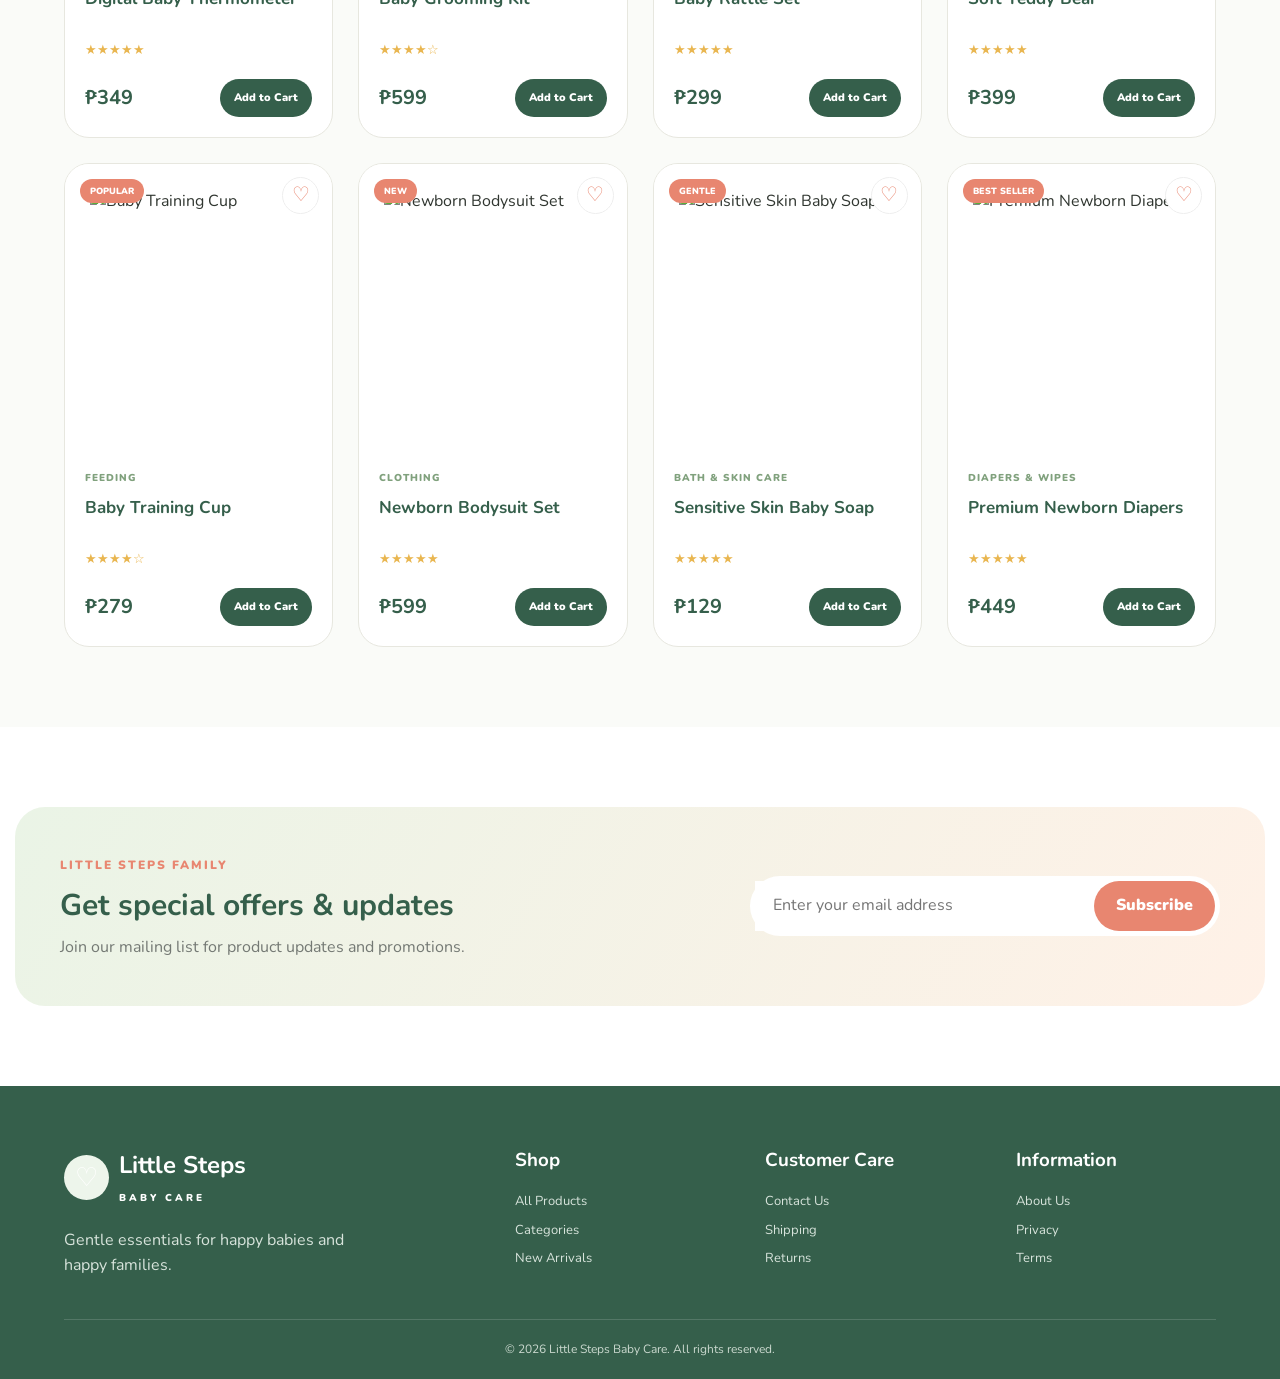
==== commit d8e92929: "Add files via upload replacing with real product images" ====
--- a/index.html
+++ b/index.html
@@ -1,86 +1,97 @@
 <!DOCTYPE html>
 <html lang="en">
+
 <head>
     <meta charset="UTF-8">
-    <meta name="viewport" content="width=device-width, initial-scale=1.0">
-
-    <title>Little Steps | Baby Care</title>
-
-    <link rel="preconnect" href="https://fonts.googleapis.com">
-    <link rel="preconnect" href="https://fonts.gstatic.com" crossorigin>
-    <link href="https://fonts.googleapis.com/css2?family=Nunito:wght@400;600;700;800;900&display=swap"
-          rel="stylesheet">
+
+    <meta name="viewport"
+          content="width=device-width, initial-scale=1.0">
+
+    <meta name="description"
+          content="Shop baby care essentials including diapers, wipes, bath products, feeding essentials, clothing and toys.">
+
+    <title>Little Steps Baby Care</title>
+
+    <link rel="preconnect"
+          href="https://fonts.googleapis.com">
+
+    <link rel="preconnect"
+          href="https://fonts.gstatic.com"
+          crossorigin>
+
+    <link
+        href="https://fonts.googleapis.com/css2?family=Nunito:wght@400;600;700;800;900&display=swap"
+        rel="stylesheet">
 
     <link rel="stylesheet" href="style.css">
 </head>
 
+
 <body>
 
-<!-- =========================
-     TOP ANNOUNCEMENT BAR
-========================= -->
-
-<div class="announcement">
+<!-- TOP BAR -->
+
+<div class="top-bar">
     <span>🚚 Free Shipping on orders ₱1,500+</span>
-    <span>♥ Safe. Gentle. Trusted.</span>
-    <span>🏷 10% Off Your First Order</span>
+    <span>♡ Safe. Gentle. Trusted.</span>
+    <span>10% Off Your First Order</span>
 </div>
 
 
-<!-- =========================
-     HEADER
-========================= -->
-
-<header>
-
-    <div class="main-header">
-
-        <a href="#" class="logo">
-            <div class="logo-icon">♡</div>
+<!-- HEADER -->
+
+<header class="header">
+
+    <div class="header-main">
+
+        <a href="index.html" class="logo">
+
+            <div class="logo-symbol">
+                ♡
+            </div>
 
             <div>
                 <h1>Little Steps</h1>
-                <small>BABY CARE</small>
+                <span>BABY CARE</span>
             </div>
+
         </a>
 
-
-        <!-- SEARCH -->
 
         <form class="search-box" id="searchForm">
 
             <input
                 type="search"
                 id="searchInput"
-                placeholder="Search diapers, baby lotion, feeding, toys..."
-                aria-label="Search products"
+                placeholder="Search baby products..."
+                autocomplete="off"
             >
 
             <button type="submit">
-                Search
+                🔍
             </button>
 
         </form>
 
 
-        <!-- HEADER ACTIONS -->
-
         <div class="header-actions">
 
-            <button class="header-button">
-                <span>♙</span>
-                Account
-            </button>
-
-            <button class="header-button">
-                <span>♡</span>
-                Wishlist
-            </button>
-
-            <a href="cart.html" class="header-button cart-button">
-                <span>🛒</span>
-                Cart
-                <b id="cartCount">0</b>
+            <button class="header-action">
+                ♡
+                <span>Wishlist</span>
+            </button>
+
+            <a href="cart.html"
+               class="header-action cart-link">
+
+                🛒
+
+                <span>Cart</span>
+
+                <strong id="cartCount">
+                    0
+                </strong>
+
             </a>
 
         </div>
@@ -90,23 +101,49 @@
 
     <!-- NAVIGATION -->
 
-    <nav>
-
-        <button class="mobile-menu" id="menuButton">
+    <nav class="navigation">
+
+        <button class="mobile-menu"
+                id="mobileMenu">
             ☰
         </button>
 
-        <div class="nav-links" id="navLinks">
-
-            <a href="#" class="active">Home</a>
-            <a href="#products" data-category="diapers">Diapers & Wipes</a>
-            <a href="#products" data-category="bath">Bath & Skin Care</a>
-            <a href="#products" data-category="feeding">Feeding</a>
-            <a href="#products" data-category="health">Health & Safety</a>
-            <a href="#products" data-category="toys">Toys & Playtime</a>
-            <a href="#products" data-category="clothing">Clothing</a>
-            <a href="#products">New Arrivals</a>
-            <a href="#products">Deals</a>
+        <div class="nav-links"
+             id="navLinks">
+
+            <a href="index.html">
+                Home
+            </a>
+
+            <a href="#products"
+               data-category="diapers">
+                Diapers & Wipes
+            </a>
+
+            <a href="#products"
+               data-category="bath">
+                Bath & Skin Care
+            </a>
+
+            <a href="#products"
+               data-category="feeding">
+                Feeding
+            </a>
+
+            <a href="#products"
+               data-category="health">
+                Health & Safety
+            </a>
+
+            <a href="#products"
+               data-category="toys">
+                Toys
+            </a>
+
+            <a href="#products"
+               data-category="clothing">
+                Clothing
+            </a>
 
         </div>
 
@@ -115,99 +152,62 @@
 </header>
 
 
-<!-- =========================
-     HERO SECTION
-========================= -->
-
-<main>
+<!-- HERO -->
 
 <section class="hero">
 
     <div class="hero-content">
 
-        <span class="hero-label">
-            LITTLE STEPS BABY CARE
+        <span class="eyebrow">
+            GENTLE CARE FOR LITTLE ONES
         </span>
 
         <h2>
-            Soft Care for Happy
-            <span>Little Moments</span>
+            Soft Care for
+            <span>Happy Little Moments</span>
         </h2>
 
-        <h3>
-            Safe. Gentle. Trusted.
-        </h3>
-
         <p>
-            Everything your baby needs for a healthy,
-            happy start. Discover gentle baby essentials
-            made with love and care.
+            Discover everyday essentials carefully
+            selected for babies and growing families.
         </p>
 
+
         <div class="hero-buttons">
 
-            <a href="#products" class="primary-btn">
-                SHOP NOW →
-            </a>
-
-            <a href="#categories" class="secondary-btn">
-                View Categories
-            </a>
-
-        </div>
-
-    </div>
-
-
-    <div class="hero-visual">
-
-        <!-- Replace with your generated baby/product hero image -->
-
-        <div class="baby-placeholder">
-
-            <div class="placeholder-icon">🧸</div>
-
-            <p>
-                Add your baby/product hero image here
-            </p>
-
-        </div>
-
-    </div>
-
-
-    <div class="hero-benefits">
-
-        <div>
-            <span>🍃</span>
-            <p>
-                <strong>Gentle</strong>
-                Sensitive Skin
-            </p>
-        </div>
-
-        <div>
-            <span>🛡</span>
-            <p>
-                <strong>Safe</strong>
-                Baby Care
-            </p>
-        </div>
-
-        <div>
-            <span>🌿</span>
-            <p>
-                <strong>Natural</strong>
-                Ingredients
-            </p>
-        </div>
-
-        <div>
-            <span>♥</span>
-            <p>
-                <strong>Trusted</strong>
-                By Parents
-            </p>
+            <a href="#products"
+               class="primary-button">
+                Shop Now
+            </a>
+
+            <a href="#categories"
+               class="secondary-button">
+                Browse Categories
+            </a>
+
+        </div>
+
+
+        <div class="hero-features">
+
+            <span>✓ Gentle Products</span>
+            <span>✓ Quality Essentials</span>
+            <span>✓ Parent Friendly</span>
+
+        </div>
+
+    </div>
+
+
+    <div class="hero-image">
+
+        <img
+            src="images/products/baby-lotion.jpg"
+            alt="Baby care products"
+        >
+
+        <div class="hero-floating-card">
+            ♡ Gentle everyday care
         </div>
 
     </div>
@@ -215,215 +215,228 @@
 </section>
 
 
-<!-- =========================
-     STORE BENEFITS
-========================= -->
-
-<section class="store-benefits">
+<!-- BENEFITS -->
+
+<section class="benefits">
+
+    <article>
+        <div>🚚</div>
+        <h3>Fast Delivery</h3>
+        <p>Reliable delivery to your doorstep.</p>
+    </article>
+
+    <article>
+        <div>🔒</div>
+        <h3>Secure Shopping</h3>
+        <p>Shop confidently and securely.</p>
+    </article>
+
+    <article>
+        <div>♡</div>
+        <h3>Baby Essentials</h3>
+        <p>Products selected for little ones.</p>
+    </article>
+
+    <article>
+        <div>↩</div>
+        <h3>Easy Returns</h3>
+        <p>Simple and convenient returns.</p>
+    </article>
+
+</section>
+
+
+<!-- CATEGORIES -->
+
+<section class="section" id="categories">
+
+    <div class="section-heading">
+
+        <span class="eyebrow">
+            EVERYTHING YOUR BABY NEEDS
+        </span>
+
+        <h2>Shop by Category</h2>
+
+        <p>
+            Find the right essentials for every
+            little moment.
+        </p>
+
+    </div>
+
+
+    <div class="category-grid">
+
+        <button class="category-card"
+                data-category="diapers">
+            <span>👶</span>
+            <h3>Diapers & Wipes</h3>
+            <p>Clean, comfortable and convenient.</p>
+        </button>
+
+
+        <button class="category-card"
+                data-category="bath">
+            <span>🛁</span>
+            <h3>Bath & Skin Care</h3>
+            <p>Gentle everyday skin care.</p>
+        </button>
+
+
+        <button class="category-card"
+                data-category="feeding">
+            <span>🍼</span>
+            <h3>Feeding</h3>
+            <p>Bottles, cups and feeding essentials.</p>
+        </button>
+
+
+        <button class="category-card"
+                data-category="health">
+            <span>♡</span>
+            <h3>Health & Safety</h3>
+            <p>Helpful baby care essentials.</p>
+        </button>
+
+
+        <button class="category-card"
+                data-category="toys">
+            <span>🧸</span>
+            <h3>Toys & Playtime</h3>
+            <p>Fun for growing little ones.</p>
+        </button>
+
+
+        <button class="category-card"
+                data-category="clothing">
+            <span>👕</span>
+            <h3>Baby Clothing</h3>
+            <p>Soft and comfortable outfits.</p>
+        </button>
+
+    </div>
+
+</section>
+
+
+<!-- PRODUCTS -->
+
+<section class="section products-section"
+         id="products">
+
+    <div class="section-heading">
+
+        <span class="eyebrow">
+            OUR FAVORITES
+        </span>
+
+        <h2>Baby Essentials</h2>
+
+        <p>
+            Browse our collection of everyday
+            baby products.
+        </p>
+
+    </div>
+
+
+    <!-- FILTER -->
+
+    <div class="product-toolbar">
+
+        <div class="filters">
+
+            <button
+                class="filter-button active"
+                data-category="all">
+                All
+            </button>
+
+            <button
+                class="filter-button"
+                data-category="diapers">
+                Diapers
+            </button>
+
+            <button
+                class="filter-button"
+                data-category="bath">
+                Bath
+            </button>
+
+            <button
+                class="filter-button"
+                data-category="feeding">
+                Feeding
+            </button>
+
+            <button
+                class="filter-button"
+                data-category="health">
+                Health
+            </button>
+
+            <button
+                class="filter-button"
+                data-category="toys">
+                Toys
+            </button>
+
+            <button
+                class="filter-button"
+                data-category="clothing">
+                Clothing
+            </button>
+
+        </div>
+
+
+        <span id="productCount">
+            0 products
+        </span>
+
+    </div>
+
+
+    <!-- PRODUCT GRID -->
+
+    <div class="product-grid"
+         id="productGrid">
+    </div>
+
+
+    <div class="no-products"
+         id="noProducts">
+
+        <h3>No products found</h3>
+
+        <p>
+            Try another search or category.
+        </p>
+
+    </div>
+
+</section>
+
+
+<!-- NEWSLETTER -->
+
+<section class="newsletter">
 
     <div>
-        <span>🚚</span>
+
+        <span class="eyebrow">
+            LITTLE STEPS FAMILY
+        </span>
+
+        <h2>
+            Get special offers & updates
+        </h2>
+
         <p>
-            <strong>Fast Shipping</strong>
-            Reliable delivery
-        </p>
-    </div>
-
-    <div>
-        <span>🛡</span>
-        <p>
-            <strong>Secure Checkout</strong>
-            Protected payments
-        </p>
-    </div>
-
-    <div>
-        <span>🍃</span>
-        <p>
-            <strong>Quality Products</strong>
-            Baby-friendly care
-        </p>
-    </div>
-
-    <div>
-        <span>🎧</span>
-        <p>
-            <strong>Customer Support</strong>
-            We're here to help
-        </p>
-    </div>
-
-    <div>
-        <span>↻</span>
-        <p>
-            <strong>Easy Returns</strong>
-            Hassle-free service
-        </p>
-    </div>
-
-</section>
-
-
-<!-- =========================
-     CATEGORIES
-========================= -->
-
-<section class="categories section-container" id="categories">
-
-    <div class="section-heading">
-
-        <div>
-            <span class="eyebrow">EXPLORE</span>
-            <h2>Shop by Category</h2>
-        </div>
-
-        <button class="view-all" data-category="all">
-            View All Categories →
-        </button>
-
-    </div>
-
-
-    <div class="category-grid">
-
-        <button class="category-card" data-category="diapers">
-            <div class="category-image">🧷</div>
-            <h3>Diapers & Wipes</h3>
-            <p>Soft everyday essentials</p>
-        </button>
-
-
-        <button class="category-card" data-category="bath">
-            <div class="category-image">🧴</div>
-            <h3>Bath & Skin Care</h3>
-            <p>Gentle skin protection</p>
-        </button>
-
-
-        <button class="category-card" data-category="feeding">
-            <div class="category-image">🍼</div>
-            <h3>Feeding</h3>
-            <p>Bottles & accessories</p>
-        </button>
-
-
-        <button class="category-card" data-category="health">
-            <div class="category-image">🌡️</div>
-            <h3>Health & Safety</h3>
-            <p>Everyday baby safety</p>
-        </button>
-
-
-        <button class="category-card" data-category="toys">
-            <div class="category-image">🧸</div>
-            <h3>Toys & Playtime</h3>
-            <p>Learn, laugh and play</p>
-        </button>
-
-
-        <button class="category-card" data-category="clothing">
-            <div class="category-image">👕</div>
-            <h3>Baby Clothing</h3>
-            <p>Comfortable essentials</p>
-        </button>
-
-    </div>
-
-</section>
-
-
-<!-- =========================
-     PRODUCTS
-========================= -->
-
-<section class="products section-container" id="products">
-
-    <div class="section-heading">
-
-        <div>
-            <span class="eyebrow">OUR FAVORITES</span>
-            <h2>Featured Products</h2>
-        </div>
-
-        <p id="productCount"></p>
-
-    </div>
-
-
-    <!-- FILTERS -->
-
-    <div class="product-filters">
-
-        <button class="filter active" data-category="all">
-            All
-        </button>
-
-        <button class="filter" data-category="diapers">
-            Diapers
-        </button>
-
-        <button class="filter" data-category="bath">
-            Bath & Skin
-        </button>
-
-        <button class="filter" data-category="feeding">
-            Feeding
-        </button>
-
-        <button class="filter" data-category="health">
-            Health
-        </button>
-
-        <button class="filter" data-category="toys">
-            Toys
-        </button>
-
-        <button class="filter" data-category="clothing">
-            Clothing
-        </button>
-
-    </div>
-
-
-    <div class="product-grid" id="productGrid">
-
-        <!-- JavaScript inserts products here -->
-
-    </div>
-
-
-    <div class="no-products" id="noProducts">
-
-        <div>🔎</div>
-
-        <h3>No products found</h3>
-
-        <p>
-            Try searching for something else.
-        </p>
-
-    </div>
-
-</section>
-
-
-<!-- =========================
-     NEWSLETTER
-========================= -->
-
-<section class="newsletter">
-
-    <div>
-
-        <span>♥ LITTLE STEPS FAMILY</span>
-
-        <h2>
-            Gentle care delivered to your inbox.
-        </h2>
-
-        <p>
-            Get product updates, baby-care tips
-            and special offers.
+            Join our mailing list for product
+            updates and promotions.
         </p>
 
     </div>
@@ -433,7 +446,7 @@
 
         <input
             type="email"
-            placeholder="Enter your email"
+            placeholder="Enter your email address"
             required
         >
 
@@ -445,12 +458,8 @@
 
 </section>
 
-</main>
-
-
-<!-- =========================
-     FOOTER
-========================= -->
+
+<!-- FOOTER -->
 
 <footer>
 
@@ -458,67 +467,66 @@
 
         <div>
 
-            <h2>Little Steps</h2>
+            <a href="index.html"
+               class="logo footer-logo">
+
+                <div class="logo-symbol">
+                    ♡
+                </div>
+
+                <div>
+                    <h2>Little Steps</h2>
+                    <span>BABY CARE</span>
+                </div>
+
+            </a>
 
             <p>
-                Gentle baby essentials designed
-                for happy little moments.
+                Gentle essentials for happy
+                babies and happy families.
             </p>
 
         </div>
 
 
         <div>
-
             <h3>Shop</h3>
 
-            <a href="#products">Baby Care</a>
-            <a href="#products">Diapers</a>
-            <a href="#products">Feeding</a>
-            <a href="#products">Clothing</a>
-
+            <a href="#products">All Products</a>
+            <a href="#categories">Categories</a>
+            <a href="#products">New Arrivals</a>
         </div>
 
 
         <div>
-
-            <h3>Help</h3>
+            <h3>Customer Care</h3>
 
             <a href="#">Contact Us</a>
             <a href="#">Shipping</a>
             <a href="#">Returns</a>
-            <a href="#">FAQ</a>
-
         </div>
 
 
         <div>
-
-            <h3>Follow Us</h3>
-
-            <a href="#">Facebook</a>
-            <a href="#">Instagram</a>
-            <a href="#">TikTok</a>
-
+            <h3>Information</h3>
+
+            <a href="#">About Us</a>
+            <a href="#">Privacy</a>
+            <a href="#">Terms</a>
         </div>
 
     </div>
 
 
     <div class="copyright">
-
         © 2026 Little Steps Baby Care.
         All rights reserved.
-
     </div>
 
 </footer>
 
 
-<!-- TOAST MESSAGE -->
-
 <div class="toast" id="toast"></div>
-
 
 <script src="script.js"></script>
 
--- a/style.css
+++ b/style.css
@@ -1,6 +1,6 @@
-/* ==============================
+/* ========================================
    GLOBAL
-================================ */
+======================================== */
 
 * {
     box-sizing: border-box;
@@ -9,45 +9,46 @@
 }
 
 :root {
-    --green: #0d5148;
-    --green-light: #a8d59a;
-    --green-soft: #eaf6e6;
-
-    --coral: #ff7773;
-    --coral-dark: #ef6663;
-
-    --pink: #ffd8d6;
+    --green: #355f4b;
+    --green-light: #edf5eb;
+    --green-hover: #294c3b;
+
+    --coral: #e88670;
+    --coral-dark: #d76e59;
+
     --cream: #fffaf2;
-    --yellow: #ffe98b;
-    --blue: #dff3f7;
-
-    --text: #153b38;
-    --gray: #6d7775;
-    --border: #e9e9e9;
-
-    --shadow: 0 12px 35px rgba(20, 70, 60, 0.08);
-
-    --radius: 24px;
-}
+    --beige: #f7efe3;
+
+    --text: #303630;
+    --gray: #747974;
+
+    --border: #e7e7df;
+
+    --white: #ffffff;
+
+    --shadow:
+        0 12px 35px
+        rgba(50, 70, 55, 0.09);
+}
+
 
 html {
     scroll-behavior: smooth;
 }
 
+
 body {
-    font-family: "Nunito", sans-serif;
+    font-family:
+        "Nunito",
+        sans-serif;
+
     color: var(--text);
+
     background: #fff;
-}
-
-button,
-input {
-    font-family: inherit;
-}
-
-button {
-    cursor: pointer;
-}
+
+    line-height: 1.6;
+}
+
 
 a {
     text-decoration: none;
@@ -55,925 +56,1001 @@
 }
 
 
-/* ==============================
-   ANNOUNCEMENT
-================================ */
-
-.announcement {
-    min-height: 42px;
+button,
+input {
+    font: inherit;
+}
+
+
+button {
+    cursor: pointer;
+}
+
+
+/* ========================================
+   TOP BAR
+======================================== */
+
+.top-bar {
+    min-height: 38px;
+
+    padding: 8px 5%;
+
+    display: flex;
+    justify-content: center;
+
+    gap: 70px;
+
+    background: var(--green);
+
+    color: white;
+
+    font-size: 13px;
+
+    font-weight: 700;
+}
+
+
+/* ========================================
+   HEADER
+======================================== */
+
+.header {
+    position: sticky;
+
+    top: 0;
+
+    z-index: 1000;
+
+    background: white;
+
+    box-shadow:
+        0 2px 15px
+        rgba(0,0,0,.05);
+}
+
+
+.header-main {
+    max-width: 1400px;
+
+    min-height: 85px;
+
+    margin: auto;
+
+    padding: 12px 5%;
+
+    display: flex;
+
+    align-items: center;
+
+    gap: 35px;
+}
+
+
+.logo {
+    display: flex;
+
+    align-items: center;
+
+    gap: 10px;
+
+    min-width: 205px;
+
+    color: var(--green);
+}
+
+
+.logo-symbol {
+    width: 45px;
+    height: 45px;
+
+    display: grid;
+    place-items: center;
+
+    border-radius: 50%;
+
+    background: var(--green-light);
+
+    font-size: 26px;
+}
+
+
+.logo h1 {
+    font-size: 23px;
+
+    line-height: 1;
+}
+
+
+.logo span {
+    font-size: 10px;
+
+    letter-spacing: 3px;
+
+    font-weight: 900;
+}
+
+
+.search-box {
+    flex: 1;
+
+    max-width: 600px;
+
+    margin: auto;
+
+    display: flex;
+
+    overflow: hidden;
+
+    border: 1px solid #ddd;
+
+    border-radius: 30px;
+
+    background: #fafafa;
+}
+
+
+.search-box input {
+    width: 100%;
+
+    padding: 13px 20px;
+
+    border: 0;
+
+    outline: none;
+
+    background: transparent;
+}
+
+
+.search-box button {
+    width: 55px;
+
+    border: 0;
+
+    background: transparent;
+}
+
+
+.header-actions {
+    display: flex;
+
+    gap: 10px;
+}
+
+
+.header-action {
+    position: relative;
+
+    min-width: 72px;
+
+    display: flex;
+
+    flex-direction: column;
+
+    align-items: center;
+
+    border: 0;
+
+    background: transparent;
+
+    color: var(--green);
+
+    font-weight: 800;
+
+    font-size: 20px;
+}
+
+
+.header-action span {
+    font-size: 11px;
+}
+
+
+.cart-link strong {
+    position: absolute;
+
+    top: -5px;
+    right: 7px;
+
+    width: 21px;
+    height: 21px;
+
+    display: grid;
+
+    place-items: center;
+
+    border-radius: 50%;
+
+    background: var(--coral);
+
+    color: white;
+
+    font-size: 11px;
+}
+
+
+/* ========================================
+   NAVIGATION
+======================================== */
+
+.navigation {
+    border-top: 1px solid #eee;
+}
+
+
+.nav-links {
+    max-width: 1400px;
+
+    min-height: 50px;
+
+    margin: auto;
+
+    display: flex;
+
+    justify-content: center;
+
+    align-items: center;
+
+    gap: 38px;
+}
+
+
+.nav-links a {
+    color: #4b514d;
+
+    font-size: 13px;
+
+    font-weight: 800;
+}
+
+
+.nav-links a:hover {
+    color: var(--coral);
+}
+
+
+.mobile-menu {
+    display: none;
+}
+
+
+/* ========================================
+   HERO
+======================================== */
+
+.hero {
+    min-height: 570px;
+
+    padding: 65px max(5%, calc((100% - 1260px) / 2));
+
+    display: grid;
+
+    grid-template-columns:
+        1fr 1fr;
+
+    align-items: center;
+
+    gap: 70px;
+
+    background:
+        radial-gradient(
+            circle at 90% 10%,
+            #e4f1df,
+            transparent 30%
+        ),
+        radial-gradient(
+            circle at 10% 90%,
+            #ffe5dc,
+            transparent 25%
+        ),
+        var(--cream);
+}
+
+
+.eyebrow {
+    color: var(--coral);
+
+    font-size: 12px;
+
+    letter-spacing: 2px;
+
+    font-weight: 900;
+}
+
+
+.hero h2 {
+    max-width: 600px;
+
+    margin: 12px 0 20px;
+
+    color: var(--green);
+
+    font-size: clamp(
+        42px,
+        5vw,
+        70px
+    );
+
+    line-height: 1.05;
+
+    font-weight: 900;
+}
+
+
+.hero h2 span {
+    color: var(--coral);
+}
+
+
+.hero-content > p {
+    max-width: 550px;
+
+    color: var(--gray);
+
+    font-size: 18px;
+}
+
+
+.hero-buttons {
+    margin-top: 30px;
+
+    display: flex;
+
+    gap: 14px;
+}
+
+
+.primary-button,
+.secondary-button {
+    padding: 14px 27px;
+
+    border-radius: 30px;
+
+    font-weight: 900;
+}
+
+
+.primary-button {
+    background: var(--coral);
+
+    color: white;
+}
+
+
+.primary-button:hover {
+    background: var(--coral-dark);
+}
+
+
+.secondary-button {
+    border:
+        2px solid var(--green);
+
+    color: var(--green);
+}
+
+
+.hero-features {
+    margin-top: 35px;
+
+    display: flex;
+
+    flex-wrap: wrap;
+
+    gap: 20px;
+
+    color: var(--green);
+
+    font-size: 13px;
+
+    font-weight: 800;
+}
+
+
+.hero-image {
+    position: relative;
+
+    min-height: 430px;
+
+    display: flex;
+
+    align-items: center;
+
+    justify-content: center;
+
+    border-radius: 50px;
 
     background:
         linear-gradient(
-            90deg,
-            #69ae67,
-            #348755
+            145deg,
+            #e8f2e3,
+            #fff2e8
         );
 
+    overflow: hidden;
+}
+
+
+.hero-image img {
+    width: 85%;
+    height: 390px;
+
+    object-fit: contain;
+
+    mix-blend-mode: multiply;
+}
+
+
+.hero-floating-card {
+    position: absolute;
+
+    bottom: 25px;
+    left: 25px;
+
+    padding: 13px 20px;
+
+    border-radius: 25px;
+
+    background: rgba(
+        255,
+        255,
+        255,
+        .92
+    );
+
+    color: var(--green);
+
+    box-shadow: var(--shadow);
+
+    font-weight: 900;
+}
+
+
+/* ========================================
+   BENEFITS
+======================================== */
+
+.benefits {
+    max-width: 1300px;
+
+    margin: 0 auto;
+
+    padding: 45px 5%;
+
+    display: grid;
+
+    grid-template-columns:
+        repeat(4, 1fr);
+
+    gap: 20px;
+}
+
+
+.benefits article {
+    padding: 20px;
+
+    text-align: center;
+}
+
+
+.benefits article div {
+    margin-bottom: 7px;
+
+    font-size: 28px;
+}
+
+
+.benefits h3 {
+    color: var(--green);
+
+    font-size: 15px;
+}
+
+
+.benefits p {
+    color: var(--gray);
+
+    font-size: 12px;
+}
+
+
+/* ========================================
+   SECTIONS
+======================================== */
+
+.section {
+    max-width: 1400px;
+
+    margin: auto;
+
+    padding: 80px 5%;
+}
+
+
+.section-heading {
+    max-width: 650px;
+
+    margin:
+        0 auto 45px;
+
+    text-align: center;
+}
+
+
+.section-heading h2 {
+    margin: 7px 0;
+
+    color: var(--green);
+
+    font-size: 38px;
+
+    font-weight: 900;
+}
+
+
+.section-heading p {
+    color: var(--gray);
+}
+
+
+/* ========================================
+   CATEGORIES
+======================================== */
+
+.category-grid {
+    display: grid;
+
+    grid-template-columns:
+        repeat(6, 1fr);
+
+    gap: 16px;
+}
+
+
+.category-card {
+    padding: 25px 15px;
+
+    border:
+        1px solid var(--border);
+
+    border-radius: 22px;
+
+    background: white;
+
+    text-align: center;
+
+    transition: .25s;
+}
+
+
+.category-card:hover {
+    transform:
+        translateY(-6px);
+
+    border-color: #cbdcc8;
+
+    box-shadow: var(--shadow);
+}
+
+
+.category-card span {
+    display: block;
+
+    margin-bottom: 12px;
+
+    font-size: 42px;
+}
+
+
+.category-card h3 {
+    color: var(--green);
+
+    font-size: 15px;
+}
+
+
+.category-card p {
+    margin-top: 5px;
+
+    color: var(--gray);
+
+    font-size: 11px;
+}
+
+
+/* ========================================
+   PRODUCTS
+======================================== */
+
+.products-section {
+    max-width: none;
+
+    background: #fafbf8;
+}
+
+
+.products-section > * {
+    max-width: 1260px;
+
+    margin-left: auto;
+
+    margin-right: auto;
+}
+
+
+.product-toolbar {
+    margin-bottom: 30px;
+
+    display: flex;
+
+    justify-content: space-between;
+
+    align-items: center;
+
+    gap: 20px;
+}
+
+
+.filters {
+    display: flex;
+
+    flex-wrap: wrap;
+
+    gap: 8px;
+}
+
+
+.filter-button {
+    padding: 9px 17px;
+
+    border:
+        1px solid #ddd;
+
+    border-radius: 25px;
+
+    background: white;
+
+    color: #555;
+
+    font-size: 12px;
+
+    font-weight: 800;
+}
+
+
+.filter-button.active,
+.filter-button:hover {
+    border-color: var(--green);
+
+    background: var(--green);
+
     color: white;
-
-    display: flex;
-    justify-content: space-around;
+}
+
+
+#productCount {
+    color: var(--gray);
+
+    font-size: 13px;
+}
+
+
+.product-grid {
+    display: grid;
+
+    grid-template-columns:
+        repeat(4, 1fr);
+
+    gap: 25px;
+}
+
+
+.product-card {
+    overflow: hidden;
+
+    border:
+        1px solid var(--border);
+
+    border-radius: 25px;
+
+    background: white;
+
+    transition: .3s;
+}
+
+
+.product-card:hover {
+    transform:
+        translateY(-7px);
+
+    box-shadow: var(--shadow);
+}
+
+
+/* REAL PRODUCT PHOTOS */
+
+.product-image {
+    position: relative;
+
+    height: 280px;
+
+    padding: 25px;
+
+    display: flex;
+
     align-items: center;
 
-    gap: 20px;
-
-    padding: 8px 6%;
-
-    font-size: 14px;
-}
-
-
-/* ==============================
-   HEADER
-================================ */
-
-header {
+    justify-content: center;
+
+    overflow: hidden;
+
     background: white;
-    position: sticky;
-    top: 0;
-    z-index: 1000;
-
-    box-shadow:
-        0 3px 15px rgba(0, 0, 0, 0.04);
-}
-
-.main-header {
-    max-width: 1500px;
-
-    margin: auto;
-
-    padding: 20px 4%;
-
-    display: flex;
-    align-items: center;
-
-    gap: 40px;
-}
-
-
-/* LOGO */
-
-.logo {
-    display: flex;
-    align-items: center;
-
-    min-width: 260px;
-
-    color: var(--green);
-}
-
-.logo-icon {
-    color: var(--coral);
-    font-size: 55px;
-
-    margin-right: 10px;
-}
-
-.logo h1 {
-    font-size: 30px;
-    font-weight: 900;
-}
-
-.logo small {
-    letter-spacing: 6px;
-    color: #78b884;
-}
-
-
-/* SEARCH */
-
-.search-box {
-    flex: 1;
-
-    display: flex;
-
-    border: 1px solid #ddd;
-
-    border-radius: 40px;
-
-    padding: 4px;
-
-    background: white;
-}
-
-.search-box input {
-    flex: 1;
-
-    border: 0;
-    outline: 0;
-
-    padding: 12px 20px;
-
-    font-size: 15px;
-
-    background: transparent;
-}
-
-.search-box button {
-    border: 0;
-
-    background: var(--coral);
-    color: white;
-
-    padding: 11px 32px;
-
-    border-radius: 30px;
-
-    font-weight: 800;
-
-    transition: 0.2s;
-}
-
-.search-box button:hover {
-    background: var(--coral-dark);
-}
-
-
-/* HEADER BUTTONS */
-
-.header-actions {
-    display: flex;
-    gap: 20px;
-}
-
-.header-button {
-    border: 0;
-    background: transparent;
-
-    color: var(--text);
-
-    position: relative;
-
-    display: flex;
-    flex-direction: column;
-    align-items: center;
-
-    gap: 3px;
-}
-
-.header-button span {
-    font-size: 23px;
-}
-
-.cart-button b {
-    position: absolute;
-
-    right: -8px;
-    top: -8px;
-
-    background: var(--coral);
-    color: white;
-
-    width: 21px;
-    height: 21px;
-
-    border-radius: 50%;
-
-    display: grid;
-    place-items: center;
-
-    font-size: 11px;
-}
-
-
-/* ==============================
-   NAVIGATION
-================================ */
-
-nav {
-    border-top: 1px solid #f5f5f5;
-}
-
-.nav-links {
-    max-width: 1450px;
-
-    margin: auto;
-
-    padding: 0 4%;
-
-    display: flex;
-    justify-content: space-between;
-    align-items: center;
-}
-
-.nav-links a {
-    padding: 15px 5px;
-
-    font-size: 14px;
-    font-weight: 700;
-
-    position: relative;
-}
-
-.nav-links a:hover,
-.nav-links .active {
-    color: var(--coral);
-}
-
-.nav-links .active::after {
-    content: "";
-
-    position: absolute;
-
-    height: 3px;
-    width: 100%;
-
-    background: var(--coral);
-
-    bottom: 0;
-    left: 0;
-
-    border-radius: 5px;
-}
-
-.mobile-menu {
-    display: none;
-}
-
-
-/* ==============================
-   HERO
-================================ */
-
-.hero {
-    min-height: 510px;
-
-    position: relative;
-
-    overflow: hidden;
-
-    display: grid;
-
-    grid-template-columns:
-        1fr 1fr 280px;
-
-    align-items: center;
-
-    gap: 30px;
-
-    padding: 55px 5%;
-
-    background:
-        radial-gradient(
-            circle at 15% 20%,
-            #dff4fa,
-            transparent 18%
-        ),
-
-        radial-gradient(
-            circle at 45% 10%,
-            #fff1b9,
-            transparent 18%
-        ),
-
-        radial-gradient(
-            circle at 95% 80%,
-            #dff2cf,
-            transparent 25%
-        ),
-
-        var(--cream);
-}
-
-
-/* HERO TEXT */
-
-.hero-content {
-    max-width: 580px;
-}
-
-.hero-label {
-    color: var(--coral);
-
-    font-size: 13px;
-
-    letter-spacing: 3px;
-
-    font-weight: 900;
-}
-
-.hero h2 {
-    margin-top: 10px;
-
-    font-size: clamp(
-        44px,
-        5vw,
-        72px
-    );
-
-    line-height: 0.95;
-
-    font-weight: 900;
-
-    color: var(--green);
-}
-
-.hero h2 span {
-    display: block;
-}
-
-.hero h3 {
-    margin-top: 20px;
-
-    font-size: 25px;
-}
-
-.hero-content p {
-    max-width: 470px;
-
-    margin-top: 8px;
-
-    font-size: 18px;
-
-    line-height: 1.6;
-}
-
-.hero-buttons {
-    margin-top: 25px;
-
-    display: flex;
-    gap: 15px;
-}
-
-.primary-btn,
-.secondary-btn {
-    padding: 15px 30px;
-
-    border-radius: 30px;
-
-    font-weight: 900;
-}
-
-.primary-btn {
-    background: var(--coral);
-    color: white;
-}
-
-.primary-btn:hover {
-    background: var(--coral-dark);
-}
-
-.secondary-btn {
-    border: 2px solid var(--green);
-}
-
-
-/* HERO IMAGE AREA */
-
-.hero-visual {
-    height: 400px;
-
-    display: flex;
-    align-items: center;
-    justify-content: center;
-}
-
-.baby-placeholder {
+}
+
+
+.product-image img {
     width: 100%;
     height: 100%;
 
-    border-radius:
-        45% 45% 20% 20%;
+    display: block;
+
+    object-fit: contain;
+
+    transition:
+        transform .35s ease;
+}
+
+
+.product-card:hover
+.product-image img {
+
+    transform: scale(1.06);
+}
+
+
+.product-badge {
+    position: absolute;
+
+    top: 15px;
+    left: 15px;
+
+    z-index: 2;
+
+    padding: 5px 10px;
+
+    border-radius: 20px;
+
+    background: var(--coral);
+
+    color: white;
+
+    font-size: 9px;
+
+    font-weight: 900;
+}
+
+
+.wishlist {
+    position: absolute;
+
+    top: 13px;
+    right: 13px;
+
+    z-index: 2;
+
+    width: 37px;
+    height: 37px;
+
+    border:
+        1px solid #eee;
+
+    border-radius: 50%;
+
+    background: white;
+
+    color: var(--coral);
+
+    font-size: 20px;
+}
+
+
+.wishlist.liked {
+    color: #e15f5f;
+}
+
+
+.product-info {
+    padding: 20px;
+}
+
+
+.product-category {
+    color: #80a17d;
+
+    font-size: 10px;
+
+    text-transform: uppercase;
+
+    font-weight: 900;
+
+    letter-spacing: 1px;
+}
+
+
+.product-info h3 {
+    min-height: 50px;
+
+    margin: 5px 0;
+
+    color: var(--green);
+
+    font-size: 17px;
+}
+
+
+.rating {
+    color: #e9b650;
+
+    font-size: 13px;
+}
+
+
+.product-bottom {
+    margin-top: 18px;
+
+    display: flex;
+
+    justify-content: space-between;
+
+    align-items: center;
+
+    gap: 10px;
+}
+
+
+.price {
+    color: var(--green);
+
+    font-size: 20px;
+}
+
+
+.add-cart {
+    padding: 10px 14px;
+
+    border: 0;
+
+    border-radius: 25px;
+
+    background: var(--green);
+
+    color: white;
+
+    font-size: 11px;
+
+    font-weight: 900;
+}
+
+
+.add-cart:hover {
+    background: var(--green-hover);
+}
+
+
+.no-products {
+    display: none;
+
+    padding: 70px;
+
+    text-align: center;
+
+    color: var(--gray);
+}
+
+
+/* ========================================
+   NEWSLETTER
+======================================== */
+
+.newsletter {
+    max-width: 1250px;
+
+    margin: 80px auto;
+
+    padding: 45px;
+
+    display: flex;
+
+    justify-content: space-between;
+
+    align-items: center;
+
+    gap: 40px;
+
+    border-radius: 30px;
 
     background:
         linear-gradient(
-            135deg,
-            #fff,
-            #f7e9db
+            120deg,
+            #eaf4e6,
+            #fff1e7
         );
-
-    box-shadow: var(--shadow);
-
-    display: flex;
-    flex-direction: column;
-
-    justify-content: center;
-    align-items: center;
-
-    text-align: center;
-
-    padding: 30px;
-
-    color: #987d6a;
-}
-
-.placeholder-icon {
-    font-size: 110px;
-}
-
-.baby-placeholder p {
-    margin-top: 15px;
-}
-
-
-/* BENEFITS */
-
-.hero-benefits {
-    display: grid;
-    gap: 14px;
-}
-
-.hero-benefits > div {
-    background: rgba(255, 255, 255, 0.9);
-
-    border-radius: 40px;
-
-    padding: 12px 17px;
-
-    display: flex;
-    align-items: center;
-
-    gap: 15px;
-
-    box-shadow: var(--shadow);
-}
-
-.hero-benefits span {
-    width: 50px;
-    height: 50px;
-
-    border-radius: 50%;
-
-    display: grid;
-    place-items: center;
-
-    background: #c8efca;
-
-    font-size: 23px;
-}
-
-.hero-benefits p {
-    display: flex;
-    flex-direction: column;
-
-    font-size: 14px;
-}
-
-
-/* ==============================
-   STORE BENEFITS
-================================ */
-
-.store-benefits {
-    padding: 20px 5%;
-
-    display: grid;
-
-    grid-template-columns:
-        repeat(5, 1fr);
-
-    border-bottom: 1px solid #eee;
-}
-
-.store-benefits > div {
-    display: flex;
-    align-items: center;
-
-    justify-content: center;
-
-    gap: 12px;
-
-    padding: 10px;
-
-    border-right: 1px solid #ddd;
-}
-
-.store-benefits > div:last-child {
+}
+
+
+.newsletter h2 {
+    margin: 5px 0;
+
+    color: var(--green);
+
+    font-size: 30px;
+}
+
+
+.newsletter p {
+    color: var(--gray);
+}
+
+
+.newsletter form {
+    width: min(
+        100%,
+        470px
+    );
+
+    display: flex;
+
+    padding: 5px;
+
+    border-radius: 30px;
+
+    background: white;
+}
+
+
+.newsletter input {
+    width: 100%;
+
+    padding: 12px 18px;
+
     border: 0;
-}
-
-.store-benefits span {
-    font-size: 30px;
-}
-
-.store-benefits p {
-    display: flex;
-    flex-direction: column;
-
-    font-size: 13px;
-}
-
-
-/* ==============================
-   GENERAL SECTIONS
-================================ */
-
-.section-container {
-    max-width: 1500px;
-
-    margin: auto;
-
-    padding: 55px 4%;
-}
-
-.section-heading {
-    display: flex;
-
-    justify-content: space-between;
-    align-items: end;
-
-    gap: 20px;
-
-    margin-bottom: 25px;
-}
-
-.section-heading h2 {
-    font-size: 32px;
+
+    outline: none;
+}
+
+
+.newsletter button {
+    padding: 12px 22px;
+
+    border: 0;
+
+    border-radius: 25px;
+
+    background: var(--coral);
+
+    color: white;
+
     font-weight: 900;
 }
 
-.eyebrow {
-    color: var(--coral);
-
-    font-weight: 900;
-
-    font-size: 12px;
-
-    letter-spacing: 2px;
-}
-
-.view-all {
-    border: 0;
-    background: transparent;
-
-    color: var(--green);
-
-    font-weight: 800;
-}
-
-
-/* ==============================
-   CATEGORIES
-================================ */
-
-.category-grid {
-    display: grid;
-
-    grid-template-columns:
-        repeat(6, 1fr);
-
-    gap: 15px;
-}
-
-.category-card {
-    border: 0;
-
-    background: transparent;
-
-    text-align: left;
-
-    transition: 0.25s;
-}
-
-.category-card:hover {
-    transform: translateY(-5px);
-}
-
-.category-image {
-    height: 150px;
-
-    border-radius: 22px;
-
-    display: grid;
-    place-items: center;
-
-    font-size: 65px;
-
-    background: var(--green-soft);
-}
-
-.category-card:nth-child(2) .category-image {
-    background: #fff0eb;
-}
-
-.category-card:nth-child(3) .category-image {
-    background: #fff7d8;
-}
-
-.category-card:nth-child(4) .category-image {
-    background: #e5f6fb;
-}
-
-.category-card:nth-child(5) .category-image {
-    background: #fff1dc;
-}
-
-.category-card:nth-child(6) .category-image {
-    background: #ffe9e7;
-}
-
-.category-card h3 {
-    margin-top: 12px;
-
-    font-size: 16px;
-}
-
-.category-card p {
-    color: var(--gray);
-
-    font-size: 13px;
-}
-
-
-/* ==============================
-   FILTERS
-================================ */
-
-.product-filters {
-    display: flex;
-
-    gap: 10px;
-
-    flex-wrap: wrap;
-
-    margin-bottom: 30px;
-}
-
-.filter {
-    border: 1px solid #ddd;
-
-    background: white;
-
-    border-radius: 25px;
-
-    padding: 9px 20px;
-
-    font-weight: 700;
-}
-
-.filter:hover,
-.filter.active {
+
+/* ========================================
+   FOOTER
+======================================== */
+
+footer {
+    padding:
+        60px 5% 20px;
+
     background: var(--green);
 
-    border-color: var(--green);
-
     color: white;
 }
 
 
-/* ==============================
-   PRODUCTS
-================================ */
-
-.product-grid {
-    display: grid;
-
-    grid-template-columns:
-        repeat(4, 1fr);
-
-    gap: 20px;
-}
-
-.product-card {
-    border: 1px solid var(--border);
-
-    border-radius: 20px;
-
-    overflow: hidden;
-
-    background: white;
-
-    transition: 0.25s;
-
-    position: relative;
-}
-
-.product-card:hover {
-    transform: translateY(-6px);
-
-    box-shadow: var(--shadow);
-}
-
-.product-image {
-    height: 250px;
-
-    background:
-        linear-gradient(
-            135deg,
-            #f5fbf2,
-            #fff7ed
-        );
-
-    display: grid;
-    place-items: center;
-
-    font-size: 90px;
-}
-
-.product-badge {
-    position: absolute;
-
-    top: 15px;
-    left: 15px;
-
-    padding: 5px 12px;
-
-    background: var(--coral);
-    color: white;
-
-    border-radius: 20px;
-
-    font-size: 11px;
-
-    font-weight: 900;
-}
-
-.wishlist {
-    position: absolute;
-
-    right: 15px;
-    top: 15px;
-
-    width: 35px;
-    height: 35px;
-
-    border: 0;
-
-    border-radius: 50%;
-
-    background: white;
-
-    font-size: 20px;
-
-    box-shadow:
-        0 3px 12px rgba(0,0,0,.08);
-}
-
-.wishlist.active {
-    color: var(--coral);
-}
-
-.product-info {
-    padding: 20px;
-}
-
-.product-category {
-    color: #6ba46d;
-
-    font-size: 11px;
-
-    font-weight: 900;
-
-    text-transform: uppercase;
-}
-
-.product-info h3 {
-    margin: 5px 0;
-
-    font-size: 18px;
-}
-
-.rating {
-    color: #f7b94c;
-
-    font-size: 13px;
-}
-
-.product-bottom {
-    margin-top: 17px;
-
-    display: flex;
-
-    justify-content: space-between;
-    align-items: center;
-
-    gap: 10px;
-}
-
-.price {
-    font-size: 20px;
-
-    font-weight: 900;
-
-    color: var(--green);
-}
-
-.add-cart {
-    border: 0;
-
-    background: var(--coral);
-
-    color: white;
-
-    padding: 9px 15px;
-
-    border-radius: 20px;
-
-    font-weight: 800;
-}
-
-.add-cart:hover {
-    background: var(--coral-dark);
-}
-
-.no-products {
-    display: none;
-
-    text-align: center;
-
-    padding: 80px 20px;
-}
-
-.no-products div {
-    font-size: 50px;
-}
-
-
-/* ==============================
-   NEWSLETTER
-================================ */
-
-.newsletter {
-    margin: 30px auto 60px;
-
-    max-width: 1400px;
-
-    border-radius: 35px;
-
-    padding: 50px;
-
-    background:
-        linear-gradient(
-            135deg,
-            #dcefd5,
-            #fff4d7,
-            #ffe4e1
-        );
-
-    display: flex;
-
-    justify-content: space-between;
-    align-items: center;
-
-    gap: 40px;
-}
-
-.newsletter h2 {
-    font-size: 32px;
-
-    margin: 7px 0;
-}
-
-.newsletter > div > span {
-    color: var(--coral);
-
-    font-weight: 900;
-
-    font-size: 12px;
-
-    letter-spacing: 2px;
-}
-
-.newsletter form {
-    min-width: 430px;
-
-    background: white;
-
-    padding: 5px;
-
-    border-radius: 30px;
-
-    display: flex;
-}
-
-.newsletter input {
-    flex: 1;
-
-    border: 0;
-    outline: 0;
-
-    padding: 12px 18px;
-}
-
-.newsletter button {
-    border: 0;
-
-    border-radius: 25px;
-
-    background: var(--coral);
-
-    color: white;
-
-    padding: 12px 25px;
-
-    font-weight: 800;
-}
-
-
-/* ==============================
-   FOOTER
-================================ */
-
-footer {
-    background: var(--green);
-
-    color: white;
-
-    padding: 55px 6% 20px;
-}
-
 .footer-grid {
-    max-width: 1300px;
+    max-width: 1250px;
 
     margin: auto;
 
@@ -985,53 +1062,63 @@
     gap: 50px;
 }
 
-.footer-grid h2 {
-    font-size: 28px;
-
-    margin-bottom: 10px;
-}
+
+.footer-logo {
+    color: white;
+}
+
+
+.footer-grid p {
+    max-width: 300px;
+
+    margin-top: 18px;
+
+    color: #d8e4dc;
+}
+
 
 .footer-grid h3 {
     margin-bottom: 15px;
 }
 
-.footer-grid a {
+
+.footer-grid > div > a:not(.logo) {
     display: block;
 
-    margin-bottom: 9px;
-
-    color: #dcebe7;
-}
-
-.footer-grid p {
-    max-width: 320px;
-
-    color: #dcebe7;
-
-    line-height: 1.7;
-}
+    margin: 8px 0;
+
+    color: #d8e4dc;
+
+    font-size: 13px;
+}
+
 
 .copyright {
-    max-width: 1300px;
+    max-width: 1250px;
 
     margin: 40px auto 0;
 
     padding-top: 20px;
 
     border-top:
-        1px solid rgba(255,255,255,.2);
+        1px solid rgba(
+            255,
+            255,
+            255,
+            .15
+        );
+
+    color: #cbd9cf;
 
     text-align: center;
 
-    font-size: 13px;
-
-    color: #c8ded8;
-}
-
-
-/* ==============================
+    font-size: 12px;
+}
+
+
+/* ========================================
    TOAST
-================================ */
+======================================== */
 
 .toast {
     position: fixed;
@@ -1039,117 +1126,358 @@
     right: 25px;
     bottom: 25px;
 
+    z-index: 2000;
+
+    padding: 14px 22px;
+
+    border-radius: 15px;
+
     background: var(--green);
 
     color: white;
 
-    padding: 14px 22px;
-
-    border-radius: 12px;
-
     box-shadow: var(--shadow);
 
-    transform: translateY(100px);
-
     opacity: 0;
 
-    transition: 0.3s;
-
-    z-index: 2000;
-}
+    transform:
+        translateY(20px);
+
+    pointer-events: none;
+
+    transition: .3s;
+}
+
 
 .toast.show {
-    transform: translateY(0);
-
     opacity: 1;
-}
-
-
-/* ==============================
+
+    transform:
+        translateY(0);
+}
+
+
+/* ========================================
+   CART PAGE
+======================================== */
+
+.cart-page {
+    max-width: 1300px;
+
+    min-height: 650px;
+
+    margin: auto;
+
+    padding: 60px 5%;
+}
+
+
+.cart-page-title {
+    margin-bottom: 35px;
+}
+
+
+.cart-page-title h1 {
+    color: var(--green);
+
+    font-size: 42px;
+}
+
+
+.cart-page-title p {
+    color: var(--gray);
+}
+
+
+.cart-layout {
+    display: grid;
+
+    grid-template-columns:
+        minmax(0, 2fr)
+        minmax(300px, 1fr);
+
+    gap: 35px;
+
+    align-items: start;
+}
+
+
+.cart-item {
+    margin-bottom: 18px;
+
+    padding: 20px;
+
+    display: grid;
+
+    grid-template-columns:
+        130px 1fr auto 120px;
+
+    align-items: center;
+
+    gap: 22px;
+
+    border:
+        1px solid var(--border);
+
+    border-radius: 22px;
+
+    background: white;
+}
+
+
+.cart-item-image {
+    width: 130px;
+    height: 130px;
+
+    padding: 10px;
+
+    display: flex;
+
+    align-items: center;
+
+    justify-content: center;
+
+    overflow: hidden;
+
+    border-radius: 18px;
+
+    background: white;
+}
+
+
+.cart-item-image img {
+    width: 100%;
+    height: 100%;
+
+    object-fit: contain;
+}
+
+
+.cart-category {
+    color: #7ba077;
+
+    font-size: 10px;
+
+    font-weight: 900;
+
+    text-transform: uppercase;
+}
+
+
+.cart-item-details h3 {
+    margin: 5px 0;
+
+    color: var(--green);
+}
+
+
+.remove-item {
+    margin-top: 10px;
+
+    border: 0;
+
+    background: transparent;
+
+    color: var(--coral);
+
+    font-weight: 800;
+}
+
+
+.quantity-control {
+    display: flex;
+
+    align-items: center;
+
+    overflow: hidden;
+
+    border:
+        1px solid #ddd;
+
+    border-radius: 25px;
+}
+
+
+.quantity-control button {
+    width: 38px;
+    height: 38px;
+
+    border: 0;
+
+    background: #f6f6f6;
+}
+
+
+.quantity-control span {
+    min-width: 38px;
+
+    text-align: center;
+
+    font-weight: 900;
+}
+
+
+.item-total {
+    color: var(--green);
+
+    text-align: right;
+
+    font-weight: 900;
+}
+
+
+.order-summary {
+    position: sticky;
+
+    top: 180px;
+
+    padding: 28px;
+
+    border-radius: 25px;
+
+    background: var(--cream);
+
+    box-shadow: var(--shadow);
+}
+
+
+.order-summary h2 {
+    margin-bottom: 25px;
+
+    color: var(--green);
+}
+
+
+.summary-row {
+    margin-bottom: 15px;
+
+    display: flex;
+
+    justify-content: space-between;
+}
+
+
+.summary-divider {
+    height: 1px;
+
+    margin: 20px 0;
+
+    background: #ddd;
+}
+
+
+.summary-row.total {
+    color: var(--green);
+
+    font-size: 22px;
+}
+
+
+.checkout-button {
+    width: 100%;
+
+    margin-top: 20px;
+
+    padding: 15px;
+
+    border: 0;
+
+    border-radius: 30px;
+
+    background: var(--coral);
+
+    color: white;
+
+    font-weight: 900;
+}
+
+
+.continue-shopping {
+    display: block;
+
+    margin-top: 17px;
+
+    color: var(--green);
+
+    text-align: center;
+
+    font-weight: 800;
+}
+
+
+.empty-cart {
+    padding: 70px 20px;
+
+    text-align: center;
+
+    border-radius: 25px;
+
+    background: var(--cream);
+}
+
+
+.empty-cart-icon {
+    font-size: 60px;
+}
+
+
+/* ========================================
    TABLET
-================================ */
-
-@media (max-width: 1100px) {
-
-    .main-header {
-        flex-wrap: wrap;
-    }
-
-    .search-box {
-        order: 3;
-
-        width: 100%;
-
-        flex-basis: 100%;
-    }
-
-    .hero {
-        grid-template-columns:
-            1fr 1fr;
-    }
-
-    .hero-benefits {
-        grid-column:
-            1 / -1;
-
-        grid-template-columns:
-            repeat(4, 1fr);
-    }
+======================================== */
+
+@media (max-width: 1050px) {
 
     .category-grid {
         grid-template-columns:
             repeat(3, 1fr);
     }
 
+
     .product-grid {
         grid-template-columns:
             repeat(3, 1fr);
     }
 
-}
-
-
-/* ==============================
+
+    .hero {
+        gap: 30px;
+    }
+
+
+    .nav-links {
+        gap: 18px;
+    }
+
+}
+
+
+/* ========================================
    MOBILE
-================================ */
+======================================== */
 
 @media (max-width: 768px) {
 
-    .announcement {
-        justify-content: center;
-
-        text-align: center;
-    }
-
-    .announcement span:not(:first-child) {
+    .top-bar span:not(:first-child) {
         display: none;
     }
 
-    .main-header {
-        padding: 12px 5%;
-    }
-
-    .logo {
-        min-width: 0;
-
-        flex: 1;
-    }
-
-    .logo h1 {
-        font-size: 22px;
-    }
-
-    .logo-icon {
-        font-size: 40px;
-    }
+
+    .header-main {
+        flex-wrap: wrap;
+    }
+
+
+    .search-box {
+        order: 3;
+
+        flex-basis: 100%;
+    }
+
 
     .header-actions {
-        gap: 10px;
-    }
-
-    .header-button {
-        font-size: 0;
-    }
+        margin-left: auto;
+    }
+
 
     .mobile-menu {
         display: block;
@@ -1158,555 +1486,201 @@
 
         border: 0;
 
-        background: var(--green);
-
-        color: white;
-
-        padding: 8px 13px;
-
-        border-radius: 8px;
-    }
+        background: transparent;
+
+        font-size: 25px;
+    }
+
 
     .nav-links {
         display: none;
 
+        padding: 15px 5%;
+
         flex-direction: column;
 
-        align-items: stretch;
-
-        padding-bottom: 15px;
-    }
+        align-items: flex-start;
+    }
+
 
     .nav-links.open {
         display: flex;
     }
 
+
     .hero {
         grid-template-columns: 1fr;
 
+        padding-top: 45px;
+
         text-align: center;
-
-        padding: 45px 6%;
-    }
-
-    .hero-content {
+    }
+
+
+    .hero-content > p {
         margin: auto;
     }
 
-    .hero-content p {
-        margin-left: auto;
-        margin-right: auto;
-    }
-
-    .hero-buttons {
+
+    .hero-buttons,
+    .hero-features {
         justify-content: center;
-
-        flex-wrap: wrap;
-    }
-
-    .hero-visual {
-        height: 320px;
-    }
-
-    .hero-benefits {
+    }
+
+
+    .hero-image {
+        min-height: 350px;
+    }
+
+
+    .benefits {
         grid-template-columns:
             repeat(2, 1fr);
     }
 
-    .store-benefits {
-        grid-template-columns:
-            repeat(2, 1fr);
-    }
-
-    .store-benefits > div {
-        border: 0;
-    }
 
     .category-grid {
         grid-template-columns:
             repeat(2, 1fr);
     }
 
+
     .product-grid {
         grid-template-columns:
             repeat(2, 1fr);
     }
 
+
+    .product-toolbar {
+        align-items: flex-start;
+
+        flex-direction: column;
+    }
+
+
     .newsletter {
-        margin: 20px;
-
-        padding: 35px 25px;
+        margin: 40px 5%;
 
         flex-direction: column;
 
         text-align: center;
     }
 
-    .newsletter form {
-        min-width: 0;
-
-        width: 100%;
-    }
 
     .footer-grid {
         grid-template-columns:
             repeat(2, 1fr);
     }
 
-}
-
-
-/* ==============================
-   SMALL PHONES
-================================ */
+
+    .cart-layout {
+        grid-template-columns: 1fr;
+    }
+
+
+    .order-summary {
+        position: static;
+    }
+
+
+    .cart-item {
+        grid-template-columns:
+            100px 1fr;
+    }
+
+
+    .cart-item-image {
+        width: 100px;
+        height: 100px;
+    }
+
+
+    .item-total {
+        text-align: left;
+    }
+
+}
+
+
+/* ========================================
+   SMALL PHONE
+======================================== */
 
 @media (max-width: 500px) {
 
+    .logo h1 {
+        font-size: 18px;
+    }
+
+
+    .header-action span {
+        display: none;
+    }
+
+
     .hero h2 {
-        font-size: 42px;
-    }
-
-    .hero-benefits {
-        grid-template-columns: 1fr;
-    }
+        font-size: 40px;
+    }
+
+
+    .hero-buttons {
+        flex-direction: column;
+    }
+
 
     .category-grid,
     .product-grid {
         grid-template-columns: 1fr;
     }
 
-    .store-benefits {
-        grid-template-columns: 1fr;
-    }
+
+    .product-image {
+        height: 310px;
+    }
+
+
+    .newsletter {
+        padding: 30px 20px;
+    }
+
+
+    .newsletter form {
+        flex-direction: column;
+
+        background: transparent;
+    }
+
+
+    .newsletter input {
+        margin-bottom: 10px;
+
+        border-radius: 25px;
+    }
+
 
     .footer-grid {
         grid-template-columns: 1fr;
     }
 
-    .newsletter form {
-        flex-direction: column;
-
-        background: transparent;
-
-        gap: 10px;
-    }
-
-    .newsletter input {
-        background: white;
-
-        border-radius: 25px;
-    }
-
-}
-/* ==================================
-   SHOPPING CART
-================================== */
-
-.cart-page {
-    max-width: 1400px;
-
-    margin: auto;
-
-    padding: 60px 5%;
-}
-
-.cart-title {
-    margin-bottom: 35px;
-}
-
-.cart-title h1 {
-    color: var(--green);
-
-    font-size: 42px;
-
-    font-weight: 900;
-
-    margin: 5px 0;
-}
-
-.cart-title p {
-    color: var(--gray);
-}
-
-
-.cart-layout {
-    display: grid;
-
-    grid-template-columns:
-        minmax(0, 2fr)
-        minmax(300px, 1fr);
-
-    gap: 40px;
-
-    align-items: start;
-}
-
-
-/* CART PRODUCT */
-
-.cart-products {
-    min-height: 400px;
-}
-
-.cart-item {
-    display: grid;
-
-    grid-template-columns:
-        130px 1fr auto 120px;
-
-    align-items: center;
-
-    gap: 25px;
-
-    padding: 20px;
-
-    margin-bottom: 18px;
-
-    background: white;
-
-    border:
-        1px solid var(--border);
-
-    border-radius: 20px;
-}
-
-
-.cart-item-image {
-    width: 130px;
-    height: 130px;
-
-    display: grid;
-    place-items: center;
-
-    border-radius: 18px;
-
-    background:
-        linear-gradient(
-            135deg,
-            #eef8ea,
-            #fff5e9
-        );
-
-    font-size: 60px;
-}
-
-
-.cart-category {
-    color: #70a56f;
-
-    font-size: 11px;
-
-    text-transform: uppercase;
-
-    font-weight: 900;
-}
-
-
-.cart-item-details h3 {
-    margin: 5px 0 10px;
-
-    font-size: 19px;
-}
-
-
-.cart-item-details strong {
-    color: var(--green);
-
-    font-size: 18px;
-}
-
-
-.remove-item {
-    display: block;
-
-    margin-top: 12px;
-
-    border: 0;
-
-    background: transparent;
-
-    color: var(--coral);
-
-    font-weight: 800;
-
-    padding: 0;
-}
-
-
-/* QUANTITY */
-
-.quantity-control {
-    display: flex;
-
-    align-items: center;
-
-    border:
-        1px solid #ddd;
-
-    border-radius: 25px;
-
-    overflow: hidden;
-}
-
-
-.quantity-control button {
-    width: 38px;
-    height: 38px;
-
-    border: 0;
-
-    background: #f6f6f6;
-
-    font-size: 19px;
-}
-
-
-.quantity-control span {
-    min-width: 38px;
-
-    text-align: center;
-
-    font-weight: 800;
-}
-
-
-.item-total {
-    text-align: right;
-
-    color: var(--green);
-
-    font-size: 19px;
-
-    font-weight: 900;
-}
-
-
-/* ORDER SUMMARY */
-
-.order-summary {
-    position: sticky;
-
-    top: 170px;
-
-    padding: 28px;
-
-    border:
-        1px solid var(--border);
-
-    border-radius: 25px;
-
-    background: var(--cream);
-
-    box-shadow: var(--shadow);
-}
-
-
-.order-summary h2 {
-    color: var(--green);
-
-    margin-bottom: 25px;
-}
-
-
-.summary-row {
-    display: flex;
-
-    justify-content: space-between;
-
-    gap: 20px;
-
-    margin-bottom: 15px;
-}
-
-
-.summary-divider {
-    height: 1px;
-
-    background: #ddd;
-
-    margin: 20px 0;
-}
-
-
-.summary-row.total {
-    font-size: 23px;
-}
-
-
-.summary-row.total strong {
-    color: var(--green);
-}
-
-
-.checkout-button {
-    width: 100%;
-
-    margin-top: 20px;
-
-    padding: 16px;
-
-    border: 0;
-
-    border-radius: 30px;
-
-    background: var(--coral);
-
-    color: white;
-
-    font-size: 15px;
-
-    font-weight: 900;
-}
-
-
-.checkout-button:hover {
-    background: var(--coral-dark);
-}
-
-
-.continue-shopping {
-    display: block;
-
-    margin-top: 17px;
-
-    text-align: center;
-
-    color: var(--green);
-
-    font-weight: 800;
-}
-
-
-.secure-checkout {
-    margin-top: 25px;
-
-    padding-top: 20px;
-
-    border-top:
-        1px solid #ddd;
-
-    text-align: center;
-
-    font-weight: 800;
-}
-
-
-.secure-checkout small {
-    display: block;
-
-    margin-top: 4px;
-
-    color: var(--gray);
-
-    font-weight: 400;
-}
-
-
-/* EMPTY CART */
-
-.empty-cart {
-    display: none;
-
-    padding: 80px 20px;
-
-    text-align: center;
-
-    border-radius: 25px;
-
-    background: var(--cream);
-}
-
-
-.empty-cart-icon {
-    font-size: 70px;
-
-    margin-bottom: 15px;
-}
-
-
-.empty-cart h2 {
-    color: var(--green);
-
-    font-size: 28px;
-}
-
-
-.empty-cart p {
-    margin:
-        8px 0 30px;
-
-    color: var(--gray);
-}
-
-/* CART MOBILE */
-
-@media (max-width: 850px) {
-
-    .cart-layout {
+
+    .cart-item {
         grid-template-columns: 1fr;
-    }
-
-
-    .order-summary {
-        position: static;
-    }
-
-
-    .cart-item {
-        grid-template-columns:
-            90px 1fr;
+
+        text-align: center;
     }
 
 
     .cart-item-image {
-        width: 90px;
-        height: 90px;
-
-        font-size: 45px;
+        width: 150px;
+        height: 150px;
+
+        margin: auto;
     }
 
 
     .quantity-control {
         width: max-content;
-    }
-
-
-    .item-total {
-        text-align: left;
-    }
-
-}
-
-
-@media (max-width: 500px) {
-
-    .cart-page {
-        padding:
-            35px 5%;
-    }
-
-
-    .cart-title h1 {
-        font-size: 34px;
-    }
-
-
-    .cart-item {
-        grid-template-columns: 1fr;
-
-        text-align: center;
-    }
-
-
-    .cart-item-image {
-        margin: auto;
-
-        width: 120px;
-        height: 120px;
-    }
-
-
-    .quantity-control {
+
         margin: auto;
     }
 
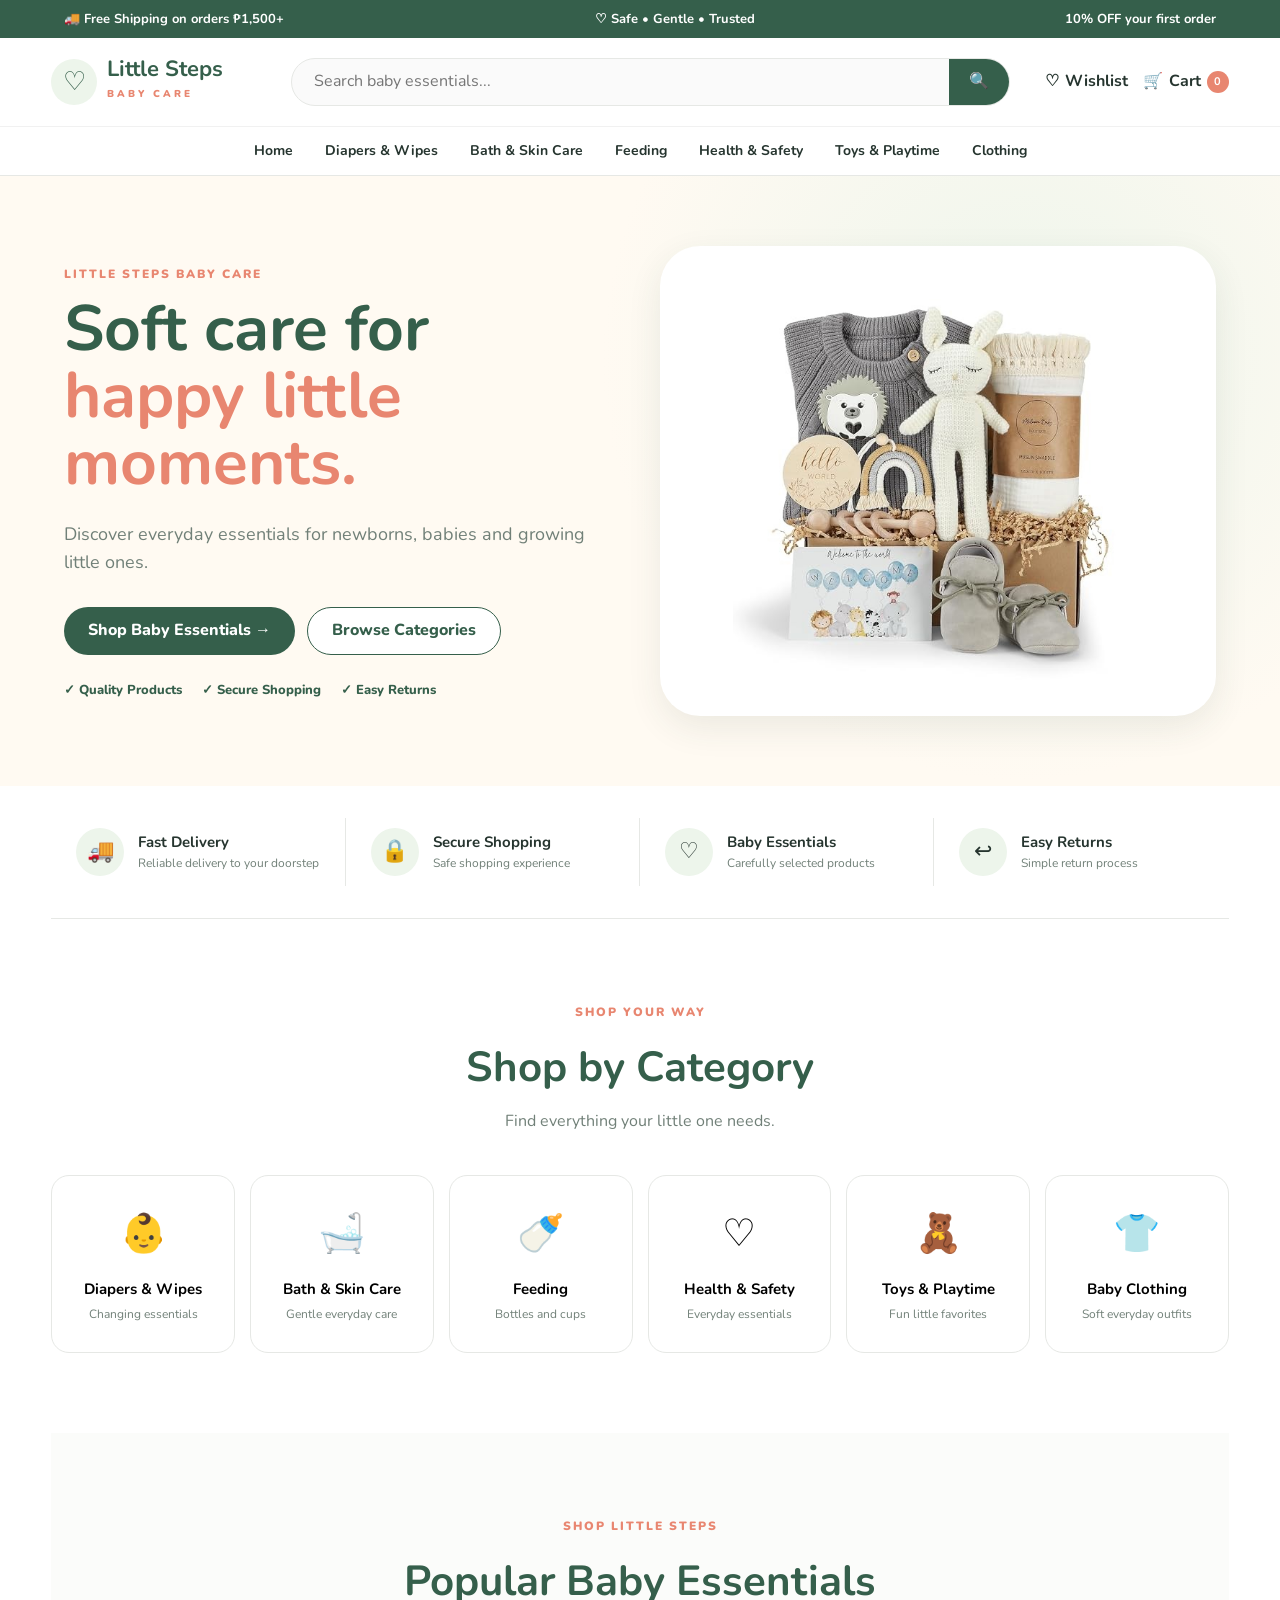
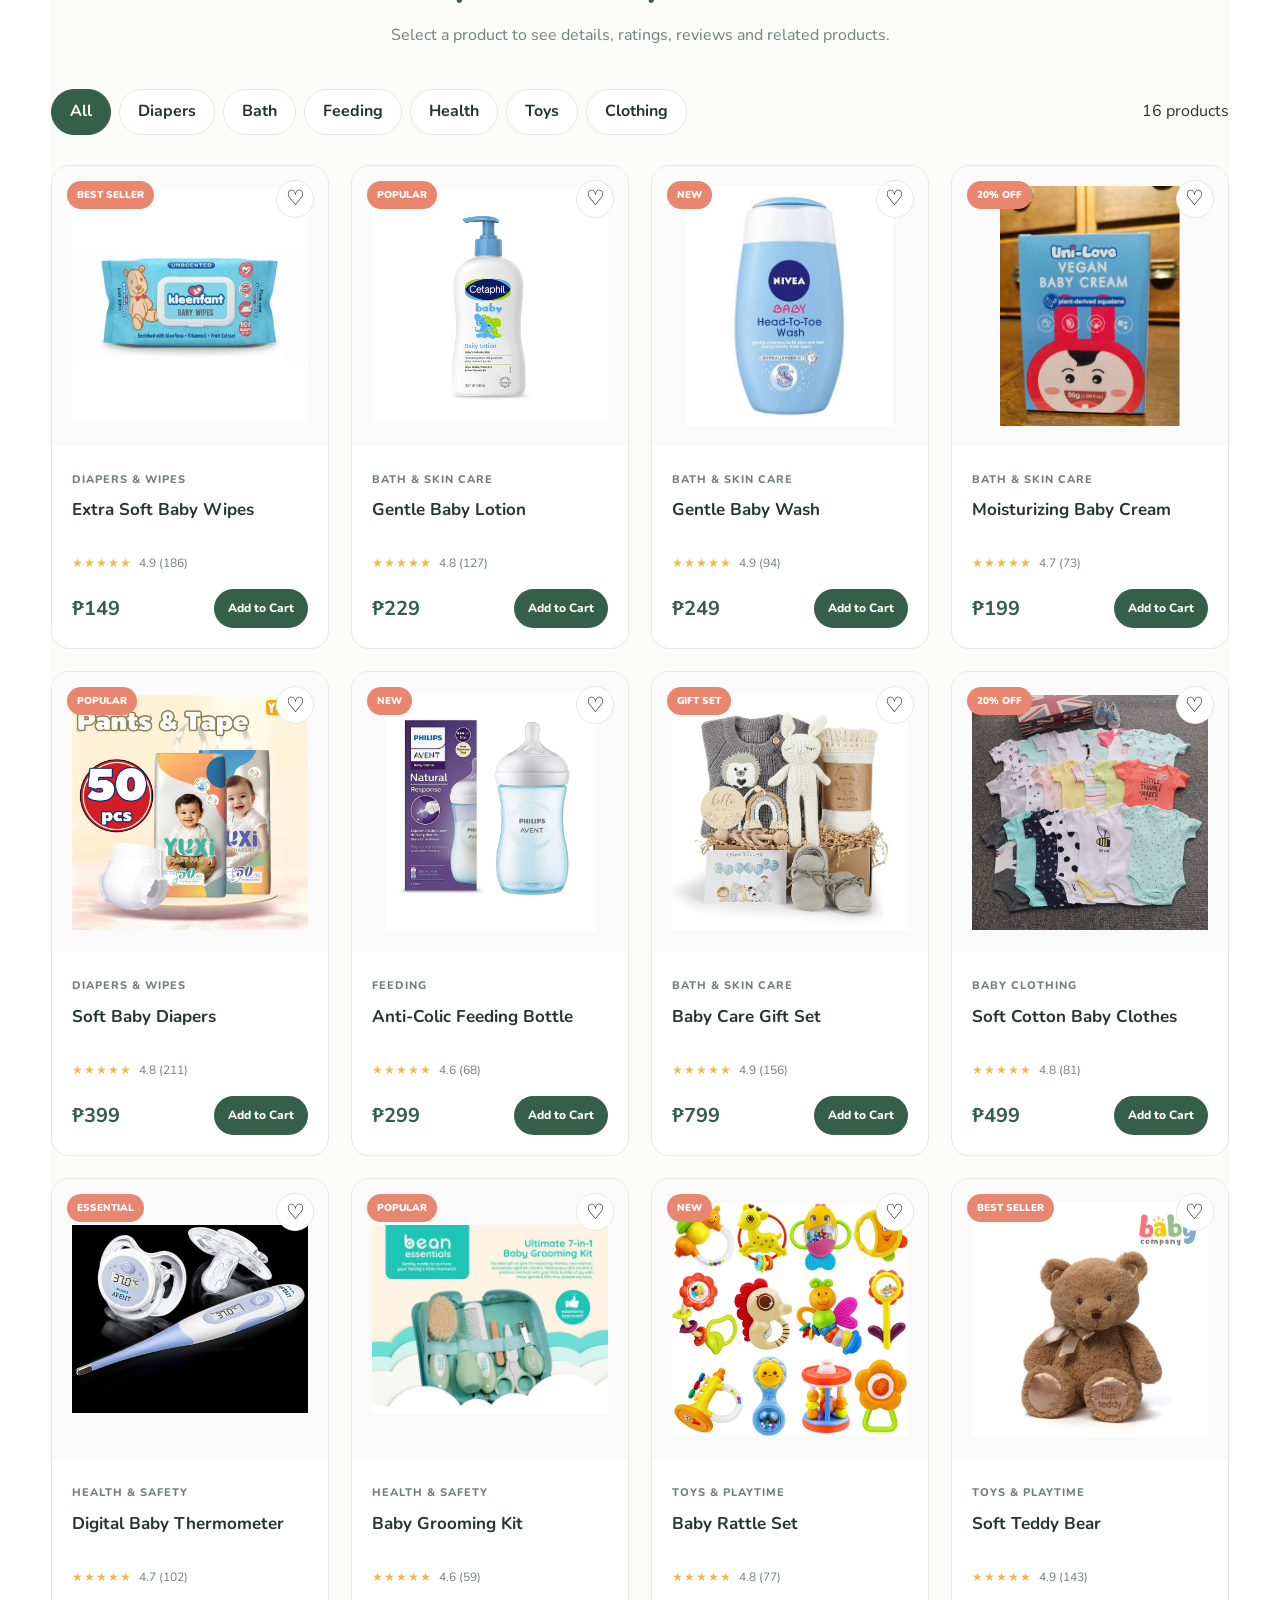
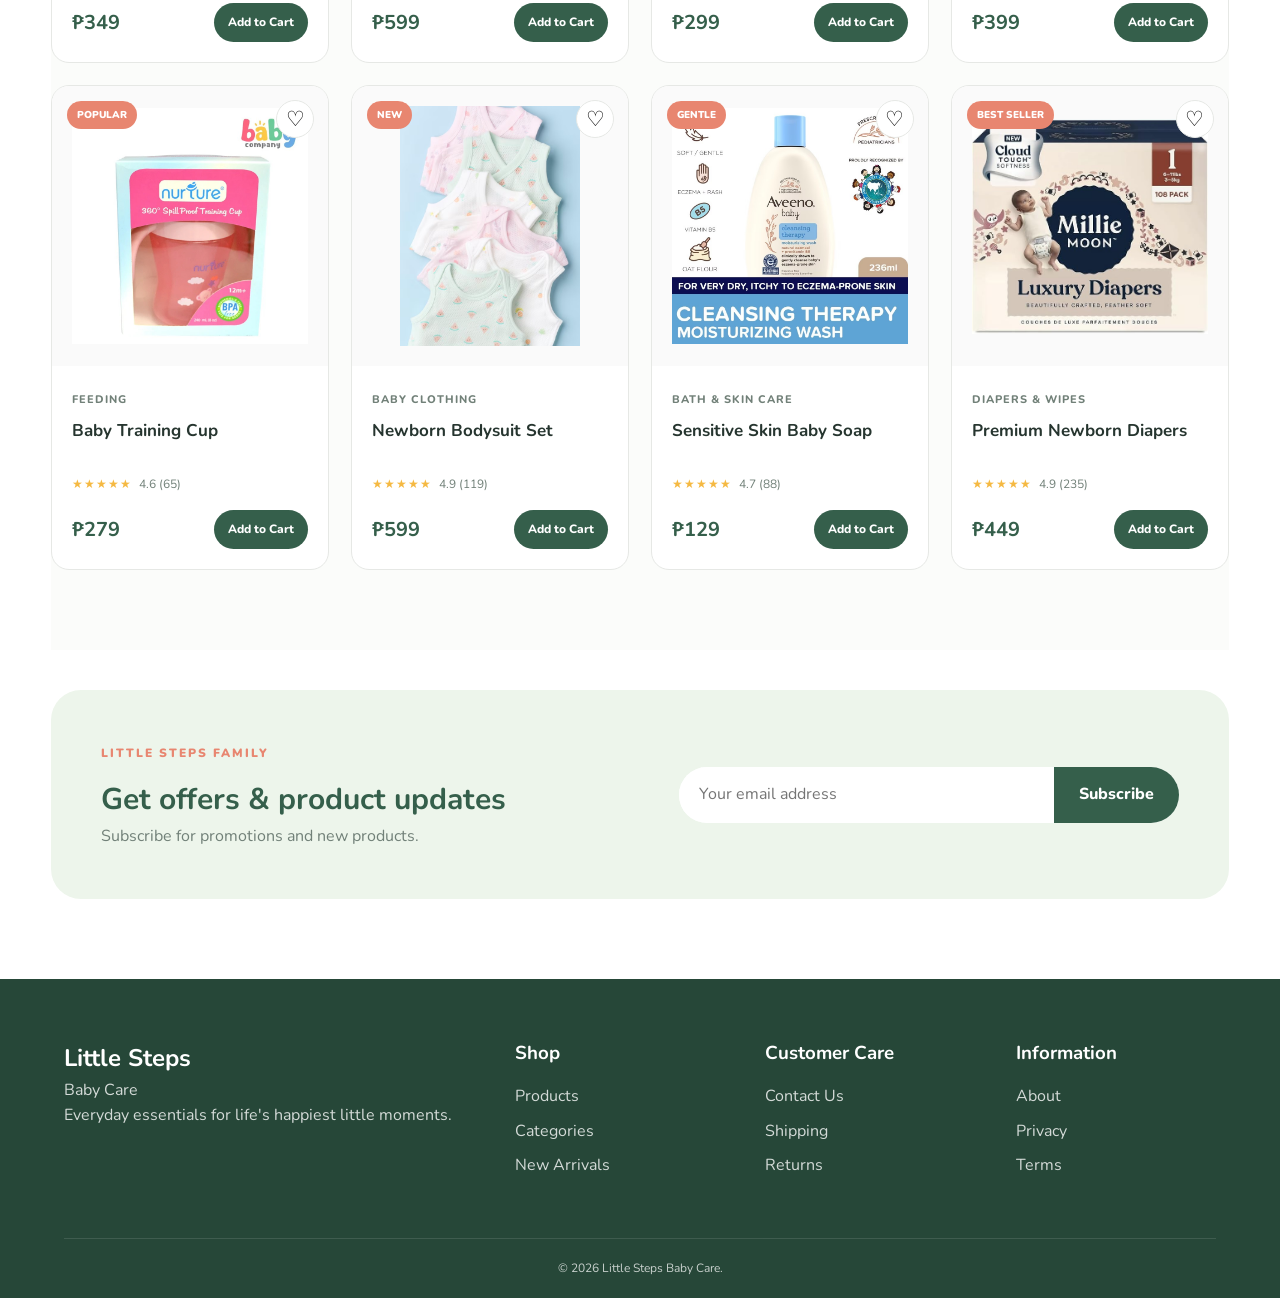
==== commit 09c479e7: "Add files via upload updated with clickable each product for full details and ratings" ====
--- a/index.html
+++ b/index.html
@@ -2,13 +2,14 @@
 <html lang="en">
 
 <head>
+
     <meta charset="UTF-8">
 
     <meta name="viewport"
           content="width=device-width, initial-scale=1.0">
 
     <meta name="description"
-          content="Shop baby care essentials including diapers, wipes, bath products, feeding essentials, clothing and toys.">
+          content="Shop baby essentials at Little Steps Baby Care.">
 
     <title>Little Steps Baby Care</title>
 
@@ -23,47 +24,64 @@
         href="https://fonts.googleapis.com/css2?family=Nunito:wght@400;600;700;800;900&display=swap"
         rel="stylesheet">
 
-    <link rel="stylesheet" href="style.css">
+    <link rel="stylesheet"
+          href="style.css">
+
 </head>
 
 
 <body>
 
-<!-- TOP BAR -->
-
 <div class="top-bar">
-    <span>🚚 Free Shipping on orders ₱1,500+</span>
-    <span>♡ Safe. Gentle. Trusted.</span>
-    <span>10% Off Your First Order</span>
+
+    <span>
+        🚚 Free Shipping on orders ₱1,500+
+    </span>
+
+    <span>
+        ♡ Safe • Gentle • Trusted
+    </span>
+
+    <span>
+        10% OFF your first order
+    </span>
+
 </div>
 
 
-<!-- HEADER -->
-
 <header class="header">
 
     <div class="header-main">
 
-        <a href="index.html" class="logo">
+        <a href="index.html"
+           class="logo">
 
             <div class="logo-symbol">
                 ♡
             </div>
 
             <div>
-                <h1>Little Steps</h1>
-                <span>BABY CARE</span>
+
+                <h1>
+                    Little Steps
+                </h1>
+
+                <span>
+                    BABY CARE
+                </span>
+
             </div>
 
         </a>
 
 
-        <form class="search-box" id="searchForm">
+        <form class="search-box"
+              id="searchForm">
 
             <input
                 type="search"
                 id="searchInput"
-                placeholder="Search baby products..."
+                placeholder="Search baby essentials..."
                 autocomplete="off"
             >
 
@@ -76,17 +94,27 @@
 
         <div class="header-actions">
 
-            <button class="header-action">
+            <button
+                class="header-action"
+                type="button">
+
                 ♡
-                <span>Wishlist</span>
-            </button>
+
+                <span>
+                    Wishlist
+                </span>
+
+            </button>
+
 
             <a href="cart.html"
                class="header-action cart-link">
 
                 🛒
 
-                <span>Cart</span>
+                <span>
+                    Cart
+                </span>
 
                 <strong id="cartCount">
                     0
@@ -99,14 +127,17 @@
     </div>
 
 
-    <!-- NAVIGATION -->
-
     <nav class="navigation">
 
-        <button class="mobile-menu"
-                id="mobileMenu">
-            ☰
-        </button>
+        <button
+            class="mobile-menu"
+            id="mobileMenu"
+            type="button">
+
+            ☰ Menu
+
+        </button>
+
 
         <div class="nav-links"
              id="navLinks">
@@ -137,7 +168,7 @@
 
             <a href="#products"
                data-category="toys">
-                Toys
+                Toys & Playtime
             </a>
 
             <a href="#products"
@@ -152,6 +183,8 @@
 </header>
 
 
+<main>
+
 <!-- HERO -->
 
 <section class="hero">
@@ -159,17 +192,17 @@
     <div class="hero-content">
 
         <span class="eyebrow">
-            GENTLE CARE FOR LITTLE ONES
+            LITTLE STEPS BABY CARE
         </span>
 
         <h2>
-            Soft Care for
-            <span>Happy Little Moments</span>
+            Soft care for
+            <span>happy little moments.</span>
         </h2>
 
         <p>
-            Discover everyday essentials carefully
-            selected for babies and growing families.
+            Discover everyday essentials for newborns,
+            babies and growing little ones.
         </p>
 
 
@@ -177,7 +210,7 @@
 
             <a href="#products"
                class="primary-button">
-                Shop Now
+                Shop Baby Essentials →
             </a>
 
             <a href="#categories"
@@ -190,9 +223,11 @@
 
         <div class="hero-features">
 
-            <span>✓ Gentle Products</span>
-            <span>✓ Quality Essentials</span>
-            <span>✓ Parent Friendly</span>
+            <span>✓ Quality Products</span>
+
+            <span>✓ Secure Shopping</span>
+
+            <span>✓ Easy Returns</span>
 
         </div>
 
@@ -202,14 +237,10 @@
     <div class="hero-image">
 
         <img
-            src="images/products/baby-lotion.jpg"
-            alt="Baby care products"
+            src="images/products/gift-set.jpg"
+            alt="Little Steps baby products"
         >
 
-        <div class="hero-floating-card">
-            ♡ Gentle everyday care
-        </div>
-
     </div>
 
 </section>
@@ -220,27 +251,38 @@
 <section class="benefits">
 
     <article>
-        <div>🚚</div>
-        <h3>Fast Delivery</h3>
-        <p>Reliable delivery to your doorstep.</p>
+        <div class="benefit-icon">🚚</div>
+        <div>
+            <h3>Fast Delivery</h3>
+            <p>Reliable delivery to your doorstep</p>
+        </div>
     </article>
 
+
     <article>
-        <div>🔒</div>
-        <h3>Secure Shopping</h3>
-        <p>Shop confidently and securely.</p>
+        <div class="benefit-icon">🔒</div>
+        <div>
+            <h3>Secure Shopping</h3>
+            <p>Safe shopping experience</p>
+        </div>
     </article>
 
+
     <article>
-        <div>♡</div>
-        <h3>Baby Essentials</h3>
-        <p>Products selected for little ones.</p>
+        <div class="benefit-icon">♡</div>
+        <div>
+            <h3>Baby Essentials</h3>
+            <p>Carefully selected products</p>
+        </div>
     </article>
 
+
     <article>
-        <div>↩</div>
-        <h3>Easy Returns</h3>
-        <p>Simple and convenient returns.</p>
+        <div class="benefit-icon">↩</div>
+        <div>
+            <h3>Easy Returns</h3>
+            <p>Simple return process</p>
+        </div>
     </article>
 
 </section>
@@ -248,19 +290,21 @@
 
 <!-- CATEGORIES -->
 
-<section class="section" id="categories">
+<section class="section"
+         id="categories">
 
     <div class="section-heading">
 
         <span class="eyebrow">
-            EVERYTHING YOUR BABY NEEDS
+            SHOP YOUR WAY
         </span>
 
-        <h2>Shop by Category</h2>
+        <h2>
+            Shop by Category
+        </h2>
 
         <p>
-            Find the right essentials for every
-            little moment.
+            Find everything your little one needs.
         </p>
 
     </div>
@@ -268,51 +312,81 @@
 
     <div class="category-grid">
 
-        <button class="category-card"
-                data-category="diapers">
-            <span>👶</span>
+        <button
+            class="category-card"
+            data-category="diapers">
+
+            <span class="category-icon">👶</span>
+
             <h3>Diapers & Wipes</h3>
-            <p>Clean, comfortable and convenient.</p>
-        </button>
-
-
-        <button class="category-card"
-                data-category="bath">
-            <span>🛁</span>
+
+            <p>Changing essentials</p>
+
+        </button>
+
+
+        <button
+            class="category-card"
+            data-category="bath">
+
+            <span class="category-icon">🛁</span>
+
             <h3>Bath & Skin Care</h3>
-            <p>Gentle everyday skin care.</p>
-        </button>
-
-
-        <button class="category-card"
-                data-category="feeding">
-            <span>🍼</span>
+
+            <p>Gentle everyday care</p>
+
+        </button>
+
+
+        <button
+            class="category-card"
+            data-category="feeding">
+
+            <span class="category-icon">🍼</span>
+
             <h3>Feeding</h3>
-            <p>Bottles, cups and feeding essentials.</p>
-        </button>
-
-
-        <button class="category-card"
-                data-category="health">
-            <span>♡</span>
+
+            <p>Bottles and cups</p>
+
+        </button>
+
+
+        <button
+            class="category-card"
+            data-category="health">
+
+            <span class="category-icon">♡</span>
+
             <h3>Health & Safety</h3>
-            <p>Helpful baby care essentials.</p>
-        </button>
-
-
-        <button class="category-card"
-                data-category="toys">
-            <span>🧸</span>
+
+            <p>Everyday essentials</p>
+
+        </button>
+
+
+        <button
+            class="category-card"
+            data-category="toys">
+
+            <span class="category-icon">🧸</span>
+
             <h3>Toys & Playtime</h3>
-            <p>Fun for growing little ones.</p>
-        </button>
-
-
-        <button class="category-card"
-                data-category="clothing">
-            <span>👕</span>
+
+            <p>Fun little favorites</p>
+
+        </button>
+
+
+        <button
+            class="category-card"
+            data-category="clothing">
+
+            <span class="category-icon">👕</span>
+
             <h3>Baby Clothing</h3>
-            <p>Soft and comfortable outfits.</p>
+
+            <p>Soft everyday outfits</p>
+
         </button>
 
     </div>
@@ -328,20 +402,20 @@
     <div class="section-heading">
 
         <span class="eyebrow">
-            OUR FAVORITES
+            SHOP LITTLE STEPS
         </span>
 
-        <h2>Baby Essentials</h2>
+        <h2>
+            Popular Baby Essentials
+        </h2>
 
         <p>
-            Browse our collection of everyday
-            baby products.
+            Select a product to see details,
+            ratings, reviews and related products.
         </p>
 
     </div>
 
-
-    <!-- FILTER -->
 
     <div class="product-toolbar">
 
@@ -392,27 +466,27 @@
         </div>
 
 
-        <span id="productCount">
-            0 products
-        </span>
-
-    </div>
-
-
-    <!-- PRODUCT GRID -->
-
-    <div class="product-grid"
-         id="productGrid">
-    </div>
-
-
-    <div class="no-products"
-         id="noProducts">
-
-        <h3>No products found</h3>
+        <span id="productCount"></span>
+
+    </div>
+
+
+    <div
+        class="product-grid"
+        id="productGrid">
+    </div>
+
+
+    <div
+        class="no-products"
+        id="noProducts">
+
+        <h3>
+            No products found
+        </h3>
 
         <p>
-            Try another search or category.
+            Try another search.
         </p>
 
     </div>
@@ -431,12 +505,11 @@
         </span>
 
         <h2>
-            Get special offers & updates
+            Get offers & product updates
         </h2>
 
         <p>
-            Join our mailing list for product
-            updates and promotions.
+            Subscribe for promotions and new products.
         </p>
 
     </div>
@@ -446,7 +519,7 @@
 
         <input
             type="email"
-            placeholder="Enter your email address"
+            placeholder="Your email address"
             required
         >
 
@@ -458,8 +531,8 @@
 
 </section>
 
-
-<!-- FOOTER -->
+</main>
+
 
 <footer>
 
@@ -467,52 +540,58 @@
 
         <div>
 
-            <a href="index.html"
-               class="logo footer-logo">
-
-                <div class="logo-symbol">
-                    ♡
-                </div>
-
-                <div>
-                    <h2>Little Steps</h2>
-                    <span>BABY CARE</span>
-                </div>
-
-            </a>
+            <h2>
+                Little Steps
+            </h2>
 
             <p>
-                Gentle essentials for happy
-                babies and happy families.
+                Baby Care
             </p>
 
-        </div>
-
-
-        <div>
+            <p>
+                Everyday essentials for life's
+                happiest little moments.
+            </p>
+
+        </div>
+
+
+        <div>
+
             <h3>Shop</h3>
 
-            <a href="#products">All Products</a>
+            <a href="#products">Products</a>
+
             <a href="#categories">Categories</a>
+
             <a href="#products">New Arrivals</a>
-        </div>
-
-
-        <div>
+
+        </div>
+
+
+        <div>
+
             <h3>Customer Care</h3>
 
             <a href="#">Contact Us</a>
+
             <a href="#">Shipping</a>
+
             <a href="#">Returns</a>
-        </div>
-
-
-        <div>
+
+        </div>
+
+
+        <div>
+
             <h3>Information</h3>
 
-            <a href="#">About Us</a>
+            <a href="#">About</a>
+
             <a href="#">Privacy</a>
+
             <a href="#">Terms</a>
+
         </div>
 
     </div>
@@ -520,14 +599,17 @@
 
     <div class="copyright">
         © 2026 Little Steps Baby Care.
-        All rights reserved.
     </div>
 
 </footer>
 
 
-<div class="toast" id="toast"></div>
-
+<div class="toast"
+     id="toast">
+</div>
+
+
+<script src="products.js"></script>
 <script src="script.js"></script>
 
 </body>
--- a/style.css
+++ b/style.css
@@ -1,6 +1,35 @@
-/* ========================================
-   GLOBAL
-======================================== */
+/* ==========================================
+   LITTLE STEPS BABY CARE
+========================================== */
+
+:root {
+    --green: #355f4b;
+    --green-dark: #264738;
+    --green-light: #edf5eb;
+
+    --coral: #e88670;
+    --coral-dark: #d8735d;
+
+    --cream: #fffaf2;
+    --cream-dark: #f8f0e4;
+
+    --white: #ffffff;
+
+    --text: #26352f;
+    --muted: #718078;
+
+    --border: #e6e8e5;
+
+    --yellow: #f5b942;
+
+    --shadow:
+        0 12px 35px rgba(42, 66, 55, 0.09);
+
+    --radius: 18px;
+}
+
+
+/* RESET */
 
 * {
     box-sizing: border-box;
@@ -8,29 +37,6 @@
     padding: 0;
 }
 
-:root {
-    --green: #355f4b;
-    --green-light: #edf5eb;
-    --green-hover: #294c3b;
-
-    --coral: #e88670;
-    --coral-dark: #d76e59;
-
-    --cream: #fffaf2;
-    --beige: #f7efe3;
-
-    --text: #303630;
-    --gray: #747974;
-
-    --border: #e7e7df;
-
-    --white: #ffffff;
-
-    --shadow:
-        0 12px 35px
-        rgba(50, 70, 55, 0.09);
-}
-
 
 html {
     scroll-behavior: smooth;
@@ -38,21 +44,16 @@
 
 
 body {
-    font-family:
-        "Nunito",
-        sans-serif;
-
+    font-family: "Nunito", sans-serif;
     color: var(--text);
-
-    background: #fff;
-
+    background: var(--white);
     line-height: 1.6;
 }
 
 
 a {
+    color: inherit;
     text-decoration: none;
-    color: inherit;
 }
 
 
@@ -67,60 +68,56 @@
 }
 
 
-/* ========================================
+img {
+    max-width: 100%;
+}
+
+
+/* ==========================================
    TOP BAR
-======================================== */
+========================================== */
 
 .top-bar {
     min-height: 38px;
-
     padding: 8px 5%;
-
-    display: flex;
-    justify-content: center;
-
-    gap: 70px;
-
     background: var(--green);
-
     color: white;
 
+    display: flex;
+    align-items: center;
+    justify-content: space-between;
+
+    gap: 20px;
+
     font-size: 13px;
-
     font-weight: 700;
 }
 
 
-/* ========================================
+/* ==========================================
    HEADER
-======================================== */
+========================================== */
 
 .header {
+    background: white;
+
     position: sticky;
-
     top: 0;
 
     z-index: 1000;
 
-    background: white;
-
-    box-shadow:
-        0 2px 15px
-        rgba(0,0,0,.05);
+    border-bottom:
+        1px solid var(--border);
 }
 
 
 .header-main {
-    max-width: 1400px;
-
-    min-height: 85px;
+    width: min(1400px, 92%);
+    min-height: 88px;
 
     margin: auto;
 
-    padding: 12px 5%;
-
-    display: flex;
-
+    display: flex;
     align-items: center;
 
     gap: 35px;
@@ -129,44 +126,42 @@
 
 .logo {
     display: flex;
-
     align-items: center;
 
     gap: 10px;
 
     min-width: 205px;
-
-    color: var(--green);
 }
 
 
 .logo-symbol {
-    width: 45px;
-    height: 45px;
+    width: 46px;
+    height: 46px;
+
+    border-radius: 50%;
+
+    background: var(--green-light);
+    color: var(--green);
 
     display: grid;
     place-items: center;
 
-    border-radius: 50%;
-
-    background: var(--green-light);
-
     font-size: 26px;
 }
 
 
-.logo h1 {
-    font-size: 23px;
-
+.logo h1,
+.logo h2 {
+    color: var(--green);
+    font-size: 22px;
     line-height: 1;
 }
 
 
 .logo span {
     font-size: 10px;
-
     letter-spacing: 3px;
-
+    color: var(--coral);
     font-weight: 900;
 }
 
@@ -174,134 +169,113 @@
 .search-box {
     flex: 1;
 
-    max-width: 600px;
-
-    margin: auto;
-
-    display: flex;
+    height: 48px;
+
+    display: flex;
+
+    border:
+        1px solid var(--border);
+
+    border-radius: 30px;
 
     overflow: hidden;
 
-    border: 1px solid #ddd;
-
-    border-radius: 30px;
-
     background: #fafafa;
 }
 
 
 .search-box input {
-    width: 100%;
-
-    padding: 13px 20px;
-
-    border: 0;
-
+    flex: 1;
+
+    border: none;
     outline: none;
 
+    padding: 0 22px;
+
     background: transparent;
 }
 
 
 .search-box button {
-    width: 55px;
-
-    border: 0;
-
-    background: transparent;
+    width: 60px;
+
+    border: none;
+
+    background: var(--green);
+    color: white;
 }
 
 
 .header-actions {
     display: flex;
-
-    gap: 10px;
+    align-items: center;
+
+    gap: 15px;
 }
 
 
 .header-action {
     position: relative;
 
-    min-width: 72px;
-
-    display: flex;
-
-    flex-direction: column;
-
+    border: none;
+    background: transparent;
+
+    color: var(--text);
+
+    display: flex;
     align-items: center;
 
-    border: 0;
-
-    background: transparent;
-
-    color: var(--green);
-
-    font-weight: 800;
-
-    font-size: 20px;
-}
-
-
-.header-action span {
+    gap: 6px;
+
+    font-weight: 700;
+}
+
+
+.cart-link strong {
+    min-width: 22px;
+    height: 22px;
+
+    padding: 0 6px;
+
+    border-radius: 20px;
+
+    background: var(--coral);
+    color: white;
+
+    display: grid;
+    place-items: center;
+
     font-size: 11px;
 }
 
 
-.cart-link strong {
-    position: absolute;
-
-    top: -5px;
-    right: 7px;
-
-    width: 21px;
-    height: 21px;
-
-    display: grid;
-
-    place-items: center;
-
-    border-radius: 50%;
-
-    background: var(--coral);
-
-    color: white;
-
-    font-size: 11px;
-}
-
-
-/* ========================================
+/* ==========================================
    NAVIGATION
-======================================== */
+========================================== */
 
 .navigation {
-    border-top: 1px solid #eee;
+    border-top:
+        1px solid #f1f1f1;
 }
 
 
 .nav-links {
-    max-width: 1400px;
-
-    min-height: 50px;
-
+    width: min(1300px, 92%);
     margin: auto;
 
-    display: flex;
-
+    min-height: 48px;
+
+    display: flex;
+    align-items: center;
     justify-content: center;
 
-    align-items: center;
-
-    gap: 38px;
+    gap: 32px;
 }
 
 
 .nav-links a {
-    color: #4b514d;
-
-    font-size: 13px;
-
-    font-weight: 800;
+    font-size: 14px;
+    font-weight: 700;
 }
 
 
@@ -315,14 +289,54 @@
 }
 
 
-/* ========================================
+/* ==========================================
+   BUTTONS
+========================================== */
+
+.primary-button,
+.secondary-button,
+.view-product-button {
+    display: inline-flex;
+    align-items: center;
+    justify-content: center;
+
+    min-height: 48px;
+
+    padding: 0 24px;
+
+    border-radius: 30px;
+
+    font-weight: 800;
+}
+
+
+.primary-button {
+    background: var(--green);
+    color: white;
+}
+
+
+.primary-button:hover {
+    background: var(--green-dark);
+}
+
+
+.secondary-button {
+    border:
+        1px solid var(--green);
+
+    color: var(--green);
+
+    background: white;
+}
+
+
+/* ==========================================
    HERO
-======================================== */
+========================================== */
 
 .hero {
-    min-height: 570px;
-
-    padding: 65px max(5%, calc((100% - 1260px) / 2));
+    min-height: 560px;
 
     display: grid;
 
@@ -331,50 +345,52 @@
 
     align-items: center;
 
-    gap: 70px;
+    gap: 40px;
+
+    padding:
+        70px max(5%, calc((100% - 1300px) / 2));
 
     background:
         radial-gradient(
-            circle at 90% 10%,
-            #e4f1df,
-            transparent 30%
-        ),
-        radial-gradient(
-            circle at 10% 90%,
-            #ffe5dc,
-            transparent 25%
+            circle at 80% 30%,
+            #edf5eb,
+            transparent 38%
         ),
         var(--cream);
 }
 
 
+.hero-content {
+    max-width: 620px;
+}
+
+
 .eyebrow {
+    display: inline-block;
+
     color: var(--coral);
 
     font-size: 12px;
+    font-weight: 900;
 
     letter-spacing: 2px;
 
-    font-weight: 900;
+    margin-bottom: 12px;
 }
 
 
 .hero h2 {
-    max-width: 600px;
-
-    margin: 12px 0 20px;
-
-    color: var(--green);
-
     font-size: clamp(
         42px,
         5vw,
-        70px
+        68px
     );
 
     line-height: 1.05;
 
-    font-weight: 900;
+    color: var(--green);
+
+    margin-bottom: 22px;
 }
 
 
@@ -384,58 +400,28 @@
 
 
 .hero-content > p {
-    max-width: 550px;
-
-    color: var(--gray);
+    max-width: 570px;
 
     font-size: 18px;
+
+    color: var(--muted);
+
+    margin-bottom: 30px;
 }
 
 
 .hero-buttons {
-    margin-top: 30px;
-
-    display: flex;
-
-    gap: 14px;
-}
-
-
-.primary-button,
-.secondary-button {
-    padding: 14px 27px;
-
-    border-radius: 30px;
-
-    font-weight: 900;
-}
-
-
-.primary-button {
-    background: var(--coral);
-
-    color: white;
-}
-
-
-.primary-button:hover {
-    background: var(--coral-dark);
-}
-
-
-.secondary-button {
-    border:
-        2px solid var(--green);
-
-    color: var(--green);
+    display: flex;
+    flex-wrap: wrap;
+
+    gap: 12px;
+
+    margin-bottom: 25px;
 }
 
 
 .hero-features {
-    margin-top: 35px;
-
-    display: flex;
-
+    display: flex;
     flex-wrap: wrap;
 
     gap: 20px;
@@ -443,160 +429,148 @@
     color: var(--green);
 
     font-size: 13px;
-
     font-weight: 800;
 }
 
 
 .hero-image {
-    position: relative;
-
-    min-height: 430px;
-
-    display: flex;
-
+    height: 470px;
+
+    background: white;
+
+    border-radius: 40px;
+
+    display: flex;
     align-items: center;
-
     justify-content: center;
 
-    border-radius: 50px;
-
-    background:
-        linear-gradient(
-            145deg,
-            #e8f2e3,
-            #fff2e8
-        );
-
     overflow: hidden;
+
+    box-shadow: var(--shadow);
 }
 
 
 .hero-image img {
-    width: 85%;
-    height: 390px;
+    width: 100%;
+    height: 100%;
 
     object-fit: contain;
 
-    mix-blend-mode: multiply;
-}
-
-
-.hero-floating-card {
-    position: absolute;
-
-    bottom: 25px;
-    left: 25px;
-
-    padding: 13px 20px;
-
-    border-radius: 25px;
-
-    background: rgba(
-        255,
-        255,
-        255,
-        .92
-    );
-
-    color: var(--green);
-
-    box-shadow: var(--shadow);
-
-    font-weight: 900;
-}
-
-
-/* ========================================
+    padding: 30px;
+}
+
+
+/* ==========================================
    BENEFITS
-======================================== */
+========================================== */
 
 .benefits {
-    max-width: 1300px;
+    width: min(1300px, 92%);
 
     margin: 0 auto;
 
-    padding: 45px 5%;
+    padding: 32px 0;
 
     display: grid;
 
     grid-template-columns:
         repeat(4, 1fr);
 
-    gap: 20px;
+    border-bottom:
+        1px solid var(--border);
 }
 
 
 .benefits article {
-    padding: 20px;
-
+    display: flex;
+    align-items: center;
+
+    gap: 14px;
+
+    padding: 10px 25px;
+
+    border-right:
+        1px solid var(--border);
+}
+
+
+.benefits article:last-child {
+    border-right: none;
+}
+
+
+.benefit-icon {
+    width: 48px;
+    height: 48px;
+
+    flex-shrink: 0;
+
+    border-radius: 50%;
+
+    background: var(--green-light);
+
+    display: grid;
+    place-items: center;
+
+    font-size: 22px;
+}
+
+
+.benefits h3 {
+    font-size: 15px;
+}
+
+
+.benefits p {
+    color: var(--muted);
+    font-size: 12px;
+}
+
+
+/* ==========================================
+   SECTIONS
+========================================== */
+
+.section,
+.related-section,
+.information-section,
+.reviews-section {
+    width: min(1300px, 92%);
+
+    margin: auto;
+
+    padding: 80px 0;
+}
+
+
+.section-heading {
     text-align: center;
-}
-
-
-.benefits article div {
-    margin-bottom: 7px;
-
-    font-size: 28px;
-}
-
-
-.benefits h3 {
-    color: var(--green);
-
-    font-size: 15px;
-}
-
-
-.benefits p {
-    color: var(--gray);
-
-    font-size: 12px;
-}
-
-
-/* ========================================
-   SECTIONS
-======================================== */
-
-.section {
-    max-width: 1400px;
-
-    margin: auto;
-
-    padding: 80px 5%;
-}
-
-
-.section-heading {
-    max-width: 650px;
-
-    margin:
-        0 auto 45px;
-
-    text-align: center;
+
+    margin-bottom: 40px;
 }
 
 
 .section-heading h2 {
-    margin: 7px 0;
-
-    color: var(--green);
-
-    font-size: 38px;
-
-    font-weight: 900;
+    color: var(--green);
+
+    font-size: clamp(
+        30px,
+        4vw,
+        42px
+    );
 }
 
 
 .section-heading p {
-    color: var(--gray);
-}
-
-
-/* ========================================
+    color: var(--muted);
+
+    margin-top: 8px;
+}
+
+
+/* ==========================================
    CATEGORIES
-======================================== */
+========================================== */
 
 .category-grid {
     display: grid;
@@ -604,97 +578,81 @@
     grid-template-columns:
         repeat(6, 1fr);
 
-    gap: 16px;
+    gap: 15px;
 }
 
 
 .category-card {
-    padding: 25px 15px;
-
     border:
         1px solid var(--border);
 
-    border-radius: 22px;
-
     background: white;
 
-    text-align: center;
-
-    transition: .25s;
+    border-radius: var(--radius);
+
+    padding: 28px 15px;
+
+    transition: 0.25s;
 }
 
 
 .category-card:hover {
     transform:
-        translateY(-6px);
-
-    border-color: #cbdcc8;
-
-    box-shadow: var(--shadow);
-}
-
-
-.category-card span {
+        translateY(-5px);
+
+    border-color:
+        var(--coral);
+
+    box-shadow:
+        var(--shadow);
+}
+
+
+.category-icon {
     display: block;
 
+    font-size: 38px;
+
     margin-bottom: 12px;
-
-    font-size: 42px;
 }
 
 
 .category-card h3 {
-    color: var(--green);
-
     font-size: 15px;
+
+    margin-bottom: 4px;
 }
 
 
 .category-card p {
-    margin-top: 5px;
-
-    color: var(--gray);
-
-    font-size: 11px;
-}
-
-
-/* ========================================
+    color: var(--muted);
+
+    font-size: 12px;
+}
+
+
+/* ==========================================
    PRODUCTS
-======================================== */
+========================================== */
 
 .products-section {
-    max-width: none;
-
-    background: #fafbf8;
-}
-
-
-.products-section > * {
-    max-width: 1260px;
-
-    margin-left: auto;
-
-    margin-right: auto;
+    background: #fbfcfa;
 }
 
 
 .product-toolbar {
+    display: flex;
+    align-items: center;
+    justify-content: space-between;
+
+    gap: 20px;
+
     margin-bottom: 30px;
-
-    display: flex;
-
-    justify-content: space-between;
-
-    align-items: center;
-
-    gap: 20px;
 }
 
 
 .filters {
     display: flex;
-
     flex-wrap: wrap;
 
     gap: 8px;
@@ -702,37 +660,26 @@
 
 
 .filter-button {
-    padding: 9px 17px;
+    padding: 9px 18px;
+
+    border-radius: 30px;
 
     border:
-        1px solid #ddd;
-
-    border-radius: 25px;
+        1px solid var(--border);
 
     background: white;
 
-    color: #555;
-
-    font-size: 12px;
-
-    font-weight: 800;
+    color: var(--text);
+
+    font-weight: 700;
 }
 
 
 .filter-button.active,
 .filter-button:hover {
+    background: var(--green);
+    color: white;
     border-color: var(--green);
-
-    background: var(--green);
-
-    color: white;
-}
-
-
-#productCount {
-    color: var(--gray);
-
-    font-size: 13px;
 }
 
 
@@ -742,74 +689,72 @@
     grid-template-columns:
         repeat(4, 1fr);
 
-    gap: 25px;
+    gap: 22px;
 }
 
 
 .product-card {
-    overflow: hidden;
+    background: white;
 
     border:
         1px solid var(--border);
 
-    border-radius: 25px;
-
-    background: white;
-
-    transition: .3s;
+    border-radius: var(--radius);
+
+    overflow: hidden;
+
+    transition: 0.25s;
 }
 
 
 .product-card:hover {
     transform:
-        translateY(-7px);
-
-    box-shadow: var(--shadow);
-}
-
-
-/* REAL PRODUCT PHOTOS */
-
-.product-image {
+        translateY(-5px);
+
+    box-shadow:
+        var(--shadow);
+}
+
+
+.product-image-wrapper {
     position: relative;
 
     height: 280px;
 
-    padding: 25px;
-
-    display: flex;
-
-    align-items: center;
-
-    justify-content: center;
+    background: #fafafa;
 
     overflow: hidden;
-
-    background: white;
-}
-
-
-.product-image img {
+}
+
+
+.product-image-link {
+    display: block;
+
     width: 100%;
     height: 100%;
-
-    display: block;
+}
+
+
+.product-image {
+    width: 100%;
+    height: 100%;
 
     object-fit: contain;
 
-    transition:
-        transform .35s ease;
+    padding: 20px;
+
+    transition: 0.3s;
 }
 
 
 .product-card:hover
-.product-image img {
-
-    transform: scale(1.06);
-}
-
-
-.product-badge {
+.product-image {
+    transform: scale(1.04);
+}
+
+
+.product-badge,
+.detail-badge {
     position: absolute;
 
     top: 15px;
@@ -817,7 +762,7 @@
 
     z-index: 2;
 
-    padding: 5px 10px;
+    padding: 6px 10px;
 
     border-radius: 20px;
 
@@ -825,8 +770,7 @@
 
     color: white;
 
-    font-size: 9px;
-
+    font-size: 10px;
     font-weight: 900;
 }
 
@@ -834,29 +778,27 @@
 .wishlist {
     position: absolute;
 
-    top: 13px;
-    right: 13px;
-
-    z-index: 2;
-
-    width: 37px;
-    height: 37px;
+    top: 14px;
+    right: 14px;
+
+    z-index: 3;
+
+    width: 38px;
+    height: 38px;
+
+    border-radius: 50%;
 
     border:
-        1px solid #eee;
-
-    border-radius: 50%;
+        1px solid var(--border);
 
     background: white;
 
+    font-size: 21px;
+}
+
+
+.wishlist.liked {
     color: var(--coral);
-
-    font-size: 20px;
-}
-
-
-.wishlist.liked {
-    color: #e15f5f;
 }
 
 
@@ -865,16 +807,17 @@
 }
 
 
-.product-category {
-    color: #80a17d;
-
-    font-size: 10px;
+.product-category,
+.detail-category {
+    color: var(--muted);
+
+    font-size: 11px;
 
     text-transform: uppercase;
 
-    font-weight: 900;
-
     letter-spacing: 1px;
+
+    font-weight: 800;
 }
 
 
@@ -883,174 +826,178 @@
 
     margin: 5px 0;
 
-    color: var(--green);
-
     font-size: 17px;
 }
 
 
-.rating {
-    color: #e9b650;
-
-    font-size: 13px;
+.product-title-link:hover h3 {
+    color: var(--coral);
+}
+
+
+.product-rating,
+.detail-rating {
+    display: flex;
+    align-items: center;
+
+    flex-wrap: wrap;
+
+    gap: 7px;
+
+    font-size: 12px;
+
+    color: var(--muted);
+
+    margin: 8px 0 16px;
+}
+
+
+.stars,
+.review-stars,
+.large-stars {
+    color: var(--yellow);
+
+    letter-spacing: 1px;
 }
 
 
 .product-bottom {
-    margin-top: 18px;
-
-    display: flex;
-
+    display: flex;
+    align-items: center;
     justify-content: space-between;
 
-    align-items: center;
-
     gap: 10px;
 }
 
 
-.price {
+.product-price {
     color: var(--green);
 
     font-size: 20px;
 }
 
 
-.add-cart {
+.add-cart,
+.view-product-button {
+    border: none;
+
+    background: var(--green);
+    color: white;
+
     padding: 10px 14px;
 
-    border: 0;
-
     border-radius: 25px;
 
-    background: var(--green);
-
-    color: white;
-
-    font-size: 11px;
-
-    font-weight: 900;
-}
-
-
-.add-cart:hover {
-    background: var(--green-hover);
+    font-size: 12px;
+    font-weight: 800;
+}
+
+
+.add-cart:hover,
+.view-product-button:hover {
+    background:
+        var(--green-dark);
 }
 
 
 .no-products {
     display: none;
 
-    padding: 70px;
+    padding: 80px 20px;
 
     text-align: center;
 
-    color: var(--gray);
-}
-
-
-/* ========================================
+    color: var(--muted);
+}
+
+
+/* ==========================================
    NEWSLETTER
-======================================== */
+========================================== */
 
 .newsletter {
-    max-width: 1250px;
-
-    margin: 80px auto;
-
-    padding: 45px;
-
-    display: flex;
-
+    width: min(1300px, 92%);
+
+    margin: 40px auto 80px;
+
+    padding: 50px;
+
+    border-radius: 30px;
+
+    background: var(--green-light);
+
+    display: flex;
+    align-items: center;
     justify-content: space-between;
 
-    align-items: center;
-
-    gap: 40px;
+    gap: 30px;
+}
+
+
+.newsletter h2 {
+    color: var(--green);
+
+    font-size: 30px;
+}
+
+
+.newsletter p {
+    color: var(--muted);
+}
+
+
+.newsletter form {
+    width: min(500px, 100%);
+
+    display: flex;
+
+    background: white;
 
     border-radius: 30px;
 
-    background:
-        linear-gradient(
-            120deg,
-            #eaf4e6,
-            #fff1e7
-        );
-}
-
-
-.newsletter h2 {
-    margin: 5px 0;
-
-    color: var(--green);
-
-    font-size: 30px;
-}
-
-
-.newsletter p {
-    color: var(--gray);
-}
-
-
-.newsletter form {
-    width: min(
-        100%,
-        470px
-    );
-
-    display: flex;
-
-    padding: 5px;
-
-    border-radius: 30px;
-
-    background: white;
+    overflow: hidden;
 }
 
 
 .newsletter input {
-    width: 100%;
-
-    padding: 12px 18px;
-
-    border: 0;
-
+    flex: 1;
+
+    min-width: 0;
+
+    padding: 15px 20px;
+
+    border: none;
     outline: none;
 }
 
 
 .newsletter button {
-    padding: 12px 22px;
-
-    border: 0;
-
-    border-radius: 25px;
-
-    background: var(--coral);
-
+    padding: 0 25px;
+
+    border: none;
+
+    background: var(--green);
     color: white;
 
-    font-weight: 900;
-}
-
-
-/* ========================================
+    font-weight: 800;
+}
+
+
+/* ==========================================
    FOOTER
-======================================== */
+========================================== */
 
 footer {
-    padding:
-        60px 5% 20px;
-
-    background: var(--green);
+    background: var(--green-dark);
 
     color: white;
+
+    padding: 60px 5% 20px;
 }
 
 
 .footer-grid {
-    max-width: 1250px;
+    width: min(1300px, 100%);
 
     margin: auto;
 
@@ -1063,40 +1010,29 @@
 }
 
 
-.footer-logo {
-    color: white;
-}
-
-
-.footer-grid p {
-    max-width: 300px;
-
-    margin-top: 18px;
-
-    color: #d8e4dc;
-}
-
-
 .footer-grid h3 {
     margin-bottom: 15px;
 }
 
 
-.footer-grid > div > a:not(.logo) {
+.footer-grid a {
     display: block;
 
-    margin: 8px 0;
-
-    color: #d8e4dc;
-
-    font-size: 13px;
+    margin: 9px 0;
+
+    opacity: 0.8;
+}
+
+
+.footer-grid p {
+    opacity: 0.8;
 }
 
 
 .copyright {
-    max-width: 1250px;
-
-    margin: 40px auto 0;
+    width: min(1300px, 100%);
+
+    margin: 50px auto 0;
 
     padding-top: 20px;
 
@@ -1105,20 +1041,730 @@
             255,
             255,
             255,
-            .15
+            0.15
         );
 
-    color: #cbd9cf;
-
     text-align: center;
 
     font-size: 12px;
-}
-
-
-/* ========================================
+
+    opacity: 0.75;
+}
+
+
+/* ==========================================
+   PRODUCT DETAIL PAGE
+========================================== */
+
+.product-page {
+    width: min(1300px, 92%);
+
+    margin: auto;
+}
+
+
+.product-page-search {
+    flex: 1;
+
+    text-align: center;
+
+    color: var(--green);
+
+    font-weight: 800;
+}
+
+
+.breadcrumbs {
+    display: flex;
+    flex-wrap: wrap;
+
+    gap: 8px;
+
+    padding: 25px 0;
+
+    color: var(--muted);
+
+    font-size: 13px;
+}
+
+
+.breadcrumbs a:hover {
+    color: var(--coral);
+}
+
+
+.product-detail {
+    display: grid;
+
+    grid-template-columns:
+        1fr 1fr;
+
+    gap: 70px;
+
+    padding:
+        25px 0 70px;
+}
+
+
+.detail-image-area {
+    position: relative;
+
+    min-height: 560px;
+
+    background: #fafafa;
+
+    border-radius: 25px;
+
+    display: flex;
+    align-items: center;
+    justify-content: center;
+
+    overflow: hidden;
+}
+
+
+.detail-image-area img {
+    width: 100%;
+    height: 560px;
+
+    object-fit: contain;
+
+    padding: 40px;
+}
+
+
+.detail-information {
+    padding-top: 15px;
+}
+
+
+.detail-information h1 {
+    color: var(--green);
+
+    font-size: clamp(
+        34px,
+        4vw,
+        50px
+    );
+
+    line-height: 1.1;
+
+    margin: 10px 0;
+}
+
+
+.detail-price {
+    color: var(--green);
+
+    font-size: 34px;
+
+    font-weight: 900;
+
+    margin: 18px 0;
+}
+
+
+.stock-status {
+    display: inline-block;
+
+    background: var(--green-light);
+
+    color: var(--green);
+
+    border-radius: 20px;
+
+    padding: 7px 14px;
+
+    font-size: 12px;
+    font-weight: 800;
+
+    margin-bottom: 20px;
+}
+
+
+.detail-description {
+    color: var(--muted);
+
+    font-size: 16px;
+
+    margin-bottom: 25px;
+}
+
+
+.feature-list {
+    padding: 22px 0;
+
+    border-top:
+        1px solid var(--border);
+
+    border-bottom:
+        1px solid var(--border);
+}
+
+
+.feature-list ul,
+.information-box ul {
+    list-style: none;
+
+    margin-top: 12px;
+}
+
+
+.feature-list li,
+.information-box li {
+    margin: 7px 0;
+}
+
+
+.quantity-section {
+    display: flex;
+    align-items: center;
+    justify-content: space-between;
+
+    padding: 25px 0;
+
+    font-weight: 800;
+}
+
+
+.quantity-control {
+    display: flex;
+    align-items: center;
+
+    border:
+        1px solid var(--border);
+
+    border-radius: 30px;
+
+    overflow: hidden;
+}
+
+
+.quantity-control button {
+    width: 42px;
+    height: 42px;
+
+    border: none;
+
+    background: white;
+
+    font-size: 20px;
+}
+
+
+.quantity-control span {
+    width: 45px;
+
+    text-align: center;
+}
+
+
+.detail-actions {
+    display: grid;
+
+    grid-template-columns:
+        1fr 1fr;
+
+    gap: 12px;
+
+    margin-bottom: 30px;
+}
+
+
+.detail-cart-button,
+.buy-now-button,
+.checkout-button {
+    min-height: 54px;
+
+    border-radius: 30px;
+
+    font-weight: 900;
+}
+
+
+.detail-cart-button {
+    border:
+        1px solid var(--green);
+
+    background: white;
+
+    color: var(--green);
+}
+
+
+.buy-now-button,
+.checkout-button {
+    border: none;
+
+    background: var(--green);
+
+    color: white;
+}
+
+
+.shopping-benefits {
+    display: grid;
+
+    grid-template-columns:
+        repeat(3, 1fr);
+
+    gap: 10px;
+}
+
+
+.shopping-benefits > div {
+    padding: 15px;
+
+    background: var(--cream);
+
+    border-radius: 12px;
+
+    font-size: 20px;
+}
+
+
+.shopping-benefits span {
+    display: block;
+
+    margin-top: 5px;
+
+    color: var(--muted);
+
+    font-size: 10px;
+}
+
+
+.shopping-benefits strong {
+    display: block;
+
+    color: var(--text);
+
+    font-size: 11px;
+}
+
+
+/* PRODUCT INFORMATION */
+
+.information-section {
+    border-top:
+        1px solid var(--border);
+}
+
+
+.information-section h2 {
+    color: var(--green);
+
+    margin-bottom: 20px;
+}
+
+
+.information-box {
+    max-width: 850px;
+
+    color: var(--muted);
+}
+
+
+/* ==========================================
+   REVIEWS
+========================================== */
+
+.reviews-section {
+    border-top:
+        1px solid var(--border);
+}
+
+
+.reviews-layout {
+    max-width: 800px;
+
+    margin:
+        0 auto 40px;
+
+    display: grid;
+
+    grid-template-columns:
+        250px 1fr;
+
+    gap: 60px;
+}
+
+
+.rating-summary {
+    text-align: center;
+}
+
+
+.rating-number {
+    color: var(--green);
+
+    font-size: 65px;
+
+    font-weight: 900;
+
+    line-height: 1;
+}
+
+
+.rating-summary
+.large-stars {
+    margin: 12px 0;
+
+    font-size: 22px;
+}
+
+
+.rating-summary p {
+    margin-top: 8px;
+
+    color: var(--muted);
+}
+
+
+.rating-bars > div {
+    display: grid;
+
+    grid-template-columns:
+        45px 1fr 45px;
+
+    align-items: center;
+
+    gap: 10px;
+
+    margin: 10px 0;
+
+    font-size: 12px;
+}
+
+
+.rating-bars div div {
+    height: 8px;
+
+    background: #eee;
+
+    border-radius: 10px;
+
+    overflow: hidden;
+}
+
+
+.rating-bars i {
+    display: block;
+
+    height: 100%;
+
+    background: var(--yellow);
+}
+
+
+.review-note {
+    max-width: 900px;
+
+    margin: 0 auto 20px;
+
+    padding: 12px 16px;
+
+    background: var(--cream);
+
+    border-radius: 10px;
+
+    color: var(--muted);
+
+    text-align: center;
+
+    font-size: 12px;
+}
+
+
+.review-list {
+    max-width: 900px;
+
+    margin: auto;
+}
+
+
+.review-card {
+    padding: 25px 0;
+
+    border-bottom:
+        1px solid var(--border);
+}
+
+
+.review-card h3 {
+    margin: 5px 0;
+}
+
+
+.review-card p {
+    color: var(--muted);
+
+    margin-bottom: 10px;
+}
+
+
+.review-card strong {
+    margin-right: 12px;
+}
+
+
+.review-card > span {
+    color: var(--green);
+
+    font-size: 12px;
+}
+
+
+/* ==========================================
+   CART
+========================================== */
+
+.continue-shopping {
+    flex: 1;
+
+    text-align: center;
+
+    color: var(--green);
+
+    font-weight: 800;
+}
+
+
+.cart-page {
+    width: min(1250px, 92%);
+
+    min-height: 70vh;
+
+    margin: auto;
+
+    padding: 60px 0 100px;
+}
+
+
+.cart-title {
+    margin-bottom: 35px;
+}
+
+
+.cart-title h1 {
+    color: var(--green);
+
+    font-size: 40px;
+}
+
+
+.cart-layout {
+    display: grid;
+
+    grid-template-columns:
+        1fr 360px;
+
+    gap: 40px;
+}
+
+
+.cart-item {
+    display: grid;
+
+    grid-template-columns:
+        130px 1fr auto 120px;
+
+    align-items: center;
+
+    gap: 25px;
+
+    padding: 20px 0;
+
+    border-bottom:
+        1px solid var(--border);
+}
+
+
+.cart-image {
+    width: 130px;
+    height: 130px;
+
+    background: #fafafa;
+
+    border-radius: 15px;
+
+    overflow: hidden;
+}
+
+
+.cart-image img {
+    width: 100%;
+    height: 100%;
+
+    object-fit: contain;
+
+    padding: 10px;
+}
+
+
+.cart-item-info h3 {
+    margin: 5px 0;
+}
+
+
+.remove-item {
+    display: block;
+
+    margin-top: 12px;
+
+    border: none;
+
+    background: none;
+
+    color: var(--coral);
+
+    font-size: 12px;
+
+    text-decoration: underline;
+}
+
+
+.cart-quantity {
+    display: flex;
+
+    border:
+        1px solid var(--border);
+
+    border-radius: 25px;
+
+    overflow: hidden;
+}
+
+
+.cart-quantity button {
+    width: 35px;
+    height: 35px;
+
+    border: none;
+
+    background: white;
+}
+
+
+.cart-quantity span {
+    min-width: 35px;
+
+    display: grid;
+    place-items: center;
+}
+
+
+.cart-item-total {
+    text-align: right;
+
+    color: var(--green);
+}
+
+
+.order-summary {
+    align-self: start;
+
+    position: sticky;
+    top: 120px;
+
+    padding: 28px;
+
+    background: var(--cream);
+
+    border-radius: 20px;
+}
+
+
+.order-summary h2 {
+    color: var(--green);
+
+    margin-bottom: 25px;
+}
+
+
+.summary-line {
+    display: flex;
+    justify-content: space-between;
+
+    gap: 20px;
+
+    margin: 15px 0;
+}
+
+
+.summary-line.total {
+    font-size: 21px;
+
+    color: var(--green);
+}
+
+
+.order-summary hr {
+    border: none;
+
+    border-top:
+        1px solid #ded8ce;
+
+    margin: 20px 0;
+}
+
+
+.shipping-message {
+    color: var(--green);
+
+    font-size: 12px;
+}
+
+
+.checkout-button {
+    width: 100%;
+
+    margin-top: 20px;
+}
+
+
+.checkout-note {
+    margin-top: 12px;
+
+    text-align: center;
+
+    color: var(--muted);
+
+    font-size: 11px;
+}
+
+
+.empty-cart {
+    display: none;
+
+    padding: 80px 20px;
+
+    text-align: center;
+}
+
+
+.empty-cart-icon {
+    font-size: 55px;
+}
+
+
+.empty-cart h2 {
+    color: var(--green);
+
+    margin: 15px 0 5px;
+}
+
+
+.empty-cart p {
+    color: var(--muted);
+
+    margin-bottom: 25px;
+}
+
+
+/* ==========================================
    TOAST
-======================================== */
+========================================== */
 
 .toast {
     position: fixed;
@@ -1126,304 +1772,41 @@
     right: 25px;
     bottom: 25px;
 
-    z-index: 2000;
+    z-index: 5000;
+
+    max-width: 350px;
 
     padding: 14px 22px;
 
-    border-radius: 15px;
-
-    background: var(--green);
-
+    border-radius: 10px;
+
+    background: var(--green-dark);
     color: white;
 
     box-shadow: var(--shadow);
 
+    transform:
+        translateY(100px);
+
     opacity: 0;
 
-    transform:
-        translateY(20px);
-
     pointer-events: none;
 
-    transition: .3s;
+    transition: 0.3s;
 }
 
 
 .toast.show {
-    opacity: 1;
-
     transform:
         translateY(0);
-}
-
-
-/* ========================================
-   CART PAGE
-======================================== */
-
-.cart-page {
-    max-width: 1300px;
-
-    min-height: 650px;
-
-    margin: auto;
-
-    padding: 60px 5%;
-}
-
-
-.cart-page-title {
-    margin-bottom: 35px;
-}
-
-
-.cart-page-title h1 {
-    color: var(--green);
-
-    font-size: 42px;
-}
-
-
-.cart-page-title p {
-    color: var(--gray);
-}
-
-
-.cart-layout {
-    display: grid;
-
-    grid-template-columns:
-        minmax(0, 2fr)
-        minmax(300px, 1fr);
-
-    gap: 35px;
-
-    align-items: start;
-}
-
-
-.cart-item {
-    margin-bottom: 18px;
-
-    padding: 20px;
-
-    display: grid;
-
-    grid-template-columns:
-        130px 1fr auto 120px;
-
-    align-items: center;
-
-    gap: 22px;
-
-    border:
-        1px solid var(--border);
-
-    border-radius: 22px;
-
-    background: white;
-}
-
-
-.cart-item-image {
-    width: 130px;
-    height: 130px;
-
-    padding: 10px;
-
-    display: flex;
-
-    align-items: center;
-
-    justify-content: center;
-
-    overflow: hidden;
-
-    border-radius: 18px;
-
-    background: white;
-}
-
-
-.cart-item-image img {
-    width: 100%;
-    height: 100%;
-
-    object-fit: contain;
-}
-
-
-.cart-category {
-    color: #7ba077;
-
-    font-size: 10px;
-
-    font-weight: 900;
-
-    text-transform: uppercase;
-}
-
-
-.cart-item-details h3 {
-    margin: 5px 0;
-
-    color: var(--green);
-}
-
-
-.remove-item {
-    margin-top: 10px;
-
-    border: 0;
-
-    background: transparent;
-
-    color: var(--coral);
-
-    font-weight: 800;
-}
-
-
-.quantity-control {
-    display: flex;
-
-    align-items: center;
-
-    overflow: hidden;
-
-    border:
-        1px solid #ddd;
-
-    border-radius: 25px;
-}
-
-
-.quantity-control button {
-    width: 38px;
-    height: 38px;
-
-    border: 0;
-
-    background: #f6f6f6;
-}
-
-
-.quantity-control span {
-    min-width: 38px;
-
-    text-align: center;
-
-    font-weight: 900;
-}
-
-
-.item-total {
-    color: var(--green);
-
-    text-align: right;
-
-    font-weight: 900;
-}
-
-
-.order-summary {
-    position: sticky;
-
-    top: 180px;
-
-    padding: 28px;
-
-    border-radius: 25px;
-
-    background: var(--cream);
-
-    box-shadow: var(--shadow);
-}
-
-
-.order-summary h2 {
-    margin-bottom: 25px;
-
-    color: var(--green);
-}
-
-
-.summary-row {
-    margin-bottom: 15px;
-
-    display: flex;
-
-    justify-content: space-between;
-}
-
-
-.summary-divider {
-    height: 1px;
-
-    margin: 20px 0;
-
-    background: #ddd;
-}
-
-
-.summary-row.total {
-    color: var(--green);
-
-    font-size: 22px;
-}
-
-
-.checkout-button {
-    width: 100%;
-
-    margin-top: 20px;
-
-    padding: 15px;
-
-    border: 0;
-
-    border-radius: 30px;
-
-    background: var(--coral);
-
-    color: white;
-
-    font-weight: 900;
-}
-
-
-.continue-shopping {
-    display: block;
-
-    margin-top: 17px;
-
-    color: var(--green);
-
-    text-align: center;
-
-    font-weight: 800;
-}
-
-
-.empty-cart {
-    padding: 70px 20px;
-
-    text-align: center;
-
-    border-radius: 25px;
-
-    background: var(--cream);
-}
-
-
-.empty-cart-icon {
-    font-size: 60px;
-}
-
-
-/* ========================================
-   TABLET
-======================================== */
+
+    opacity: 1;
+}
+
+
+/* ==========================================
+   RESPONSIVE
+========================================== */
 
 @media (max-width: 1050px) {
 
@@ -1439,31 +1822,49 @@
     }
 
 
-    .hero {
-        gap: 30px;
-    }
-
-
-    .nav-links {
-        gap: 18px;
-    }
-
-}
-
-
-/* ========================================
-   MOBILE
-======================================== */
+    .benefits {
+        grid-template-columns:
+            repeat(2, 1fr);
+    }
+
+
+    .product-detail {
+        gap: 35px;
+    }
+
+
+    .cart-layout {
+        grid-template-columns:
+            1fr 300px;
+    }
+
+}
+
 
 @media (max-width: 768px) {
 
-    .top-bar span:not(:first-child) {
+    .top-bar span:nth-child(2),
+    .top-bar span:nth-child(3) {
         display: none;
+    }
+
+
+    .top-bar {
+        justify-content: center;
     }
 
 
     .header-main {
         flex-wrap: wrap;
+
+        padding: 15px 0;
+
+        gap: 15px;
+    }
+
+
+    .logo {
+        flex: 1;
     }
 
 
@@ -1474,32 +1875,38 @@
     }
 
 
-    .header-actions {
-        margin-left: auto;
+    .header-action span {
+        display: none;
     }
 
 
     .mobile-menu {
         display: block;
 
-        margin: 10px 5%;
-
-        border: 0;
-
-        background: transparent;
-
-        font-size: 25px;
+        width: 92%;
+
+        margin: auto;
+
+        padding: 12px;
+
+        border: none;
+
+        background: white;
+
+        text-align: left;
+
+        font-weight: 800;
     }
 
 
     .nav-links {
         display: none;
 
-        padding: 15px 5%;
-
         flex-direction: column;
 
         align-items: flex-start;
+
+        padding: 15px 0 25px;
     }
 
 
@@ -1511,13 +1918,13 @@
     .hero {
         grid-template-columns: 1fr;
 
-        padding-top: 45px;
+        padding-top: 50px;
 
         text-align: center;
     }
 
 
-    .hero-content > p {
+    .hero-content {
         margin: auto;
     }
 
@@ -1529,13 +1936,77 @@
 
 
     .hero-image {
-        min-height: 350px;
-    }
-
-
-    .benefits {
+        height: 380px;
+    }
+
+
+    .product-grid {
         grid-template-columns:
             repeat(2, 1fr);
+    }
+
+
+    .product-detail {
+        grid-template-columns: 1fr;
+    }
+
+
+    .detail-image-area {
+        min-height: 400px;
+    }
+
+
+    .detail-image-area img {
+        height: 400px;
+    }
+
+
+    .reviews-layout {
+        grid-template-columns: 1fr;
+    }
+
+
+    .newsletter {
+        flex-direction: column;
+
+        text-align: center;
+    }
+
+
+    .footer-grid {
+        grid-template-columns:
+            repeat(2, 1fr);
+    }
+
+
+    .cart-layout {
+        grid-template-columns: 1fr;
+    }
+
+
+    .order-summary {
+        position: static;
+    }
+
+
+    .cart-item {
+        grid-template-columns:
+            100px 1fr;
+    }
+
+
+    .cart-quantity,
+    .cart-item-total {
+        grid-column: 2;
+    }
+
+}
+
+
+@media (max-width: 500px) {
+
+    .hero h2 {
+        font-size: 39px;
     }
 
 
@@ -1548,6 +2019,36 @@
     .product-grid {
         grid-template-columns:
             repeat(2, 1fr);
+
+        gap: 10px;
+    }
+
+
+    .product-image-wrapper {
+        height: 190px;
+    }
+
+
+    .product-info {
+        padding: 13px;
+    }
+
+
+    .product-info h3 {
+        font-size: 14px;
+    }
+
+
+    .product-bottom {
+        align-items: flex-start;
+
+        flex-direction: column;
+    }
+
+
+    .add-cart,
+    .view-product-button {
+        width: 100%;
     }
 
 
@@ -1558,84 +2059,13 @@
     }
 
 
-    .newsletter {
-        margin: 40px 5%;
-
-        flex-direction: column;
-
-        text-align: center;
-    }
-
-
-    .footer-grid {
-        grid-template-columns:
-            repeat(2, 1fr);
-    }
-
-
-    .cart-layout {
+    .shopping-benefits {
         grid-template-columns: 1fr;
     }
 
 
-    .order-summary {
-        position: static;
-    }
-
-
-    .cart-item {
-        grid-template-columns:
-            100px 1fr;
-    }
-
-
-    .cart-item-image {
-        width: 100px;
-        height: 100px;
-    }
-
-
-    .item-total {
-        text-align: left;
-    }
-
-}
-
-
-/* ========================================
-   SMALL PHONE
-======================================== */
-
-@media (max-width: 500px) {
-
-    .logo h1 {
-        font-size: 18px;
-    }
-
-
-    .header-action span {
-        display: none;
-    }
-
-
-    .hero h2 {
-        font-size: 40px;
-    }
-
-
-    .hero-buttons {
-        flex-direction: column;
-    }
-
-
-    .category-grid,
-    .product-grid {
+    .detail-actions {
         grid-template-columns: 1fr;
-    }
-
-
-    .product-image {
-        height: 310px;
     }
 
 
@@ -1647,14 +2077,12 @@
     .newsletter form {
         flex-direction: column;
 
-        background: transparent;
-    }
-
-
-    .newsletter input {
-        margin-bottom: 10px;
-
-        border-radius: 25px;
+        border-radius: 15px;
+    }
+
+
+    .newsletter button {
+        padding: 14px;
     }
 
 
@@ -1662,31 +2090,4 @@
         grid-template-columns: 1fr;
     }
 
-
-    .cart-item {
-        grid-template-columns: 1fr;
-
-        text-align: center;
-    }
-
-
-    .cart-item-image {
-        width: 150px;
-        height: 150px;
-
-        margin: auto;
-    }
-
-
-    .quantity-control {
-        width: max-content;
-
-        margin: auto;
-    }
-
-
-    .item-total {
-        text-align: center;
-    }
-
 }
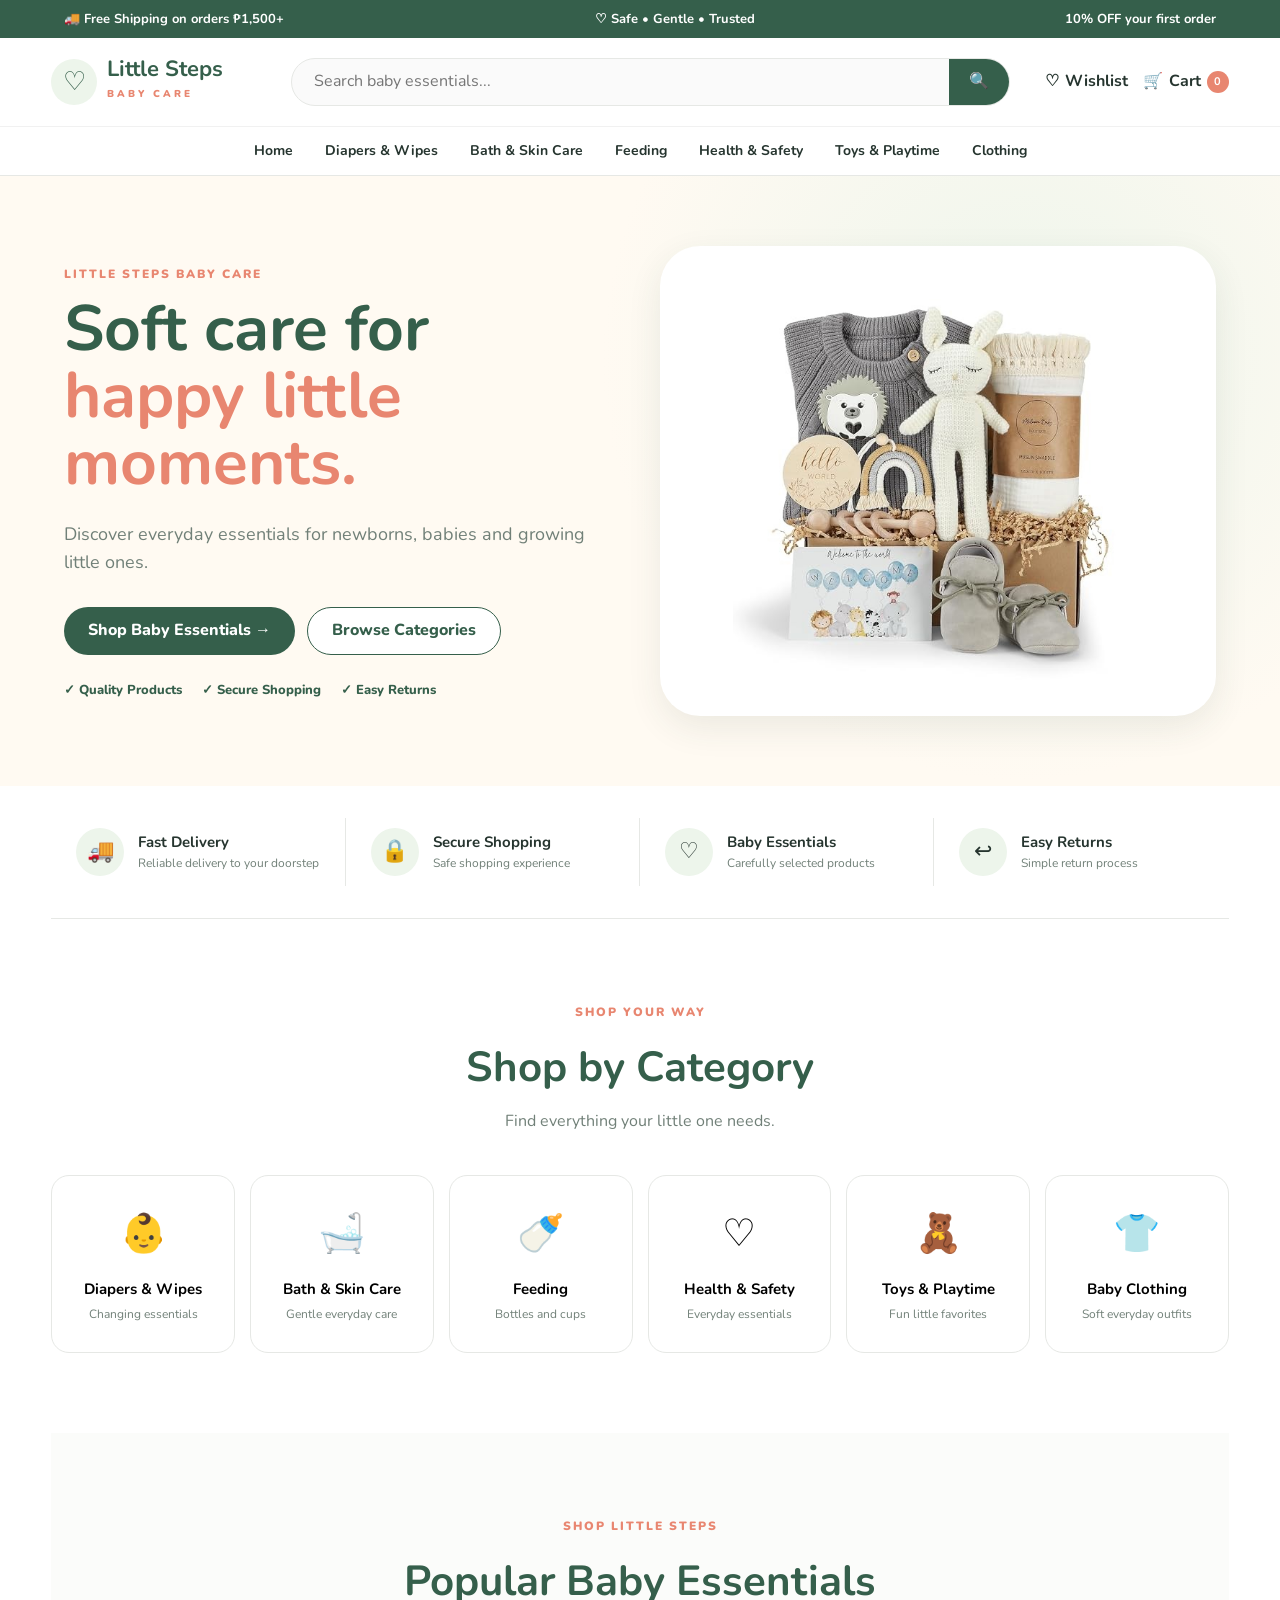
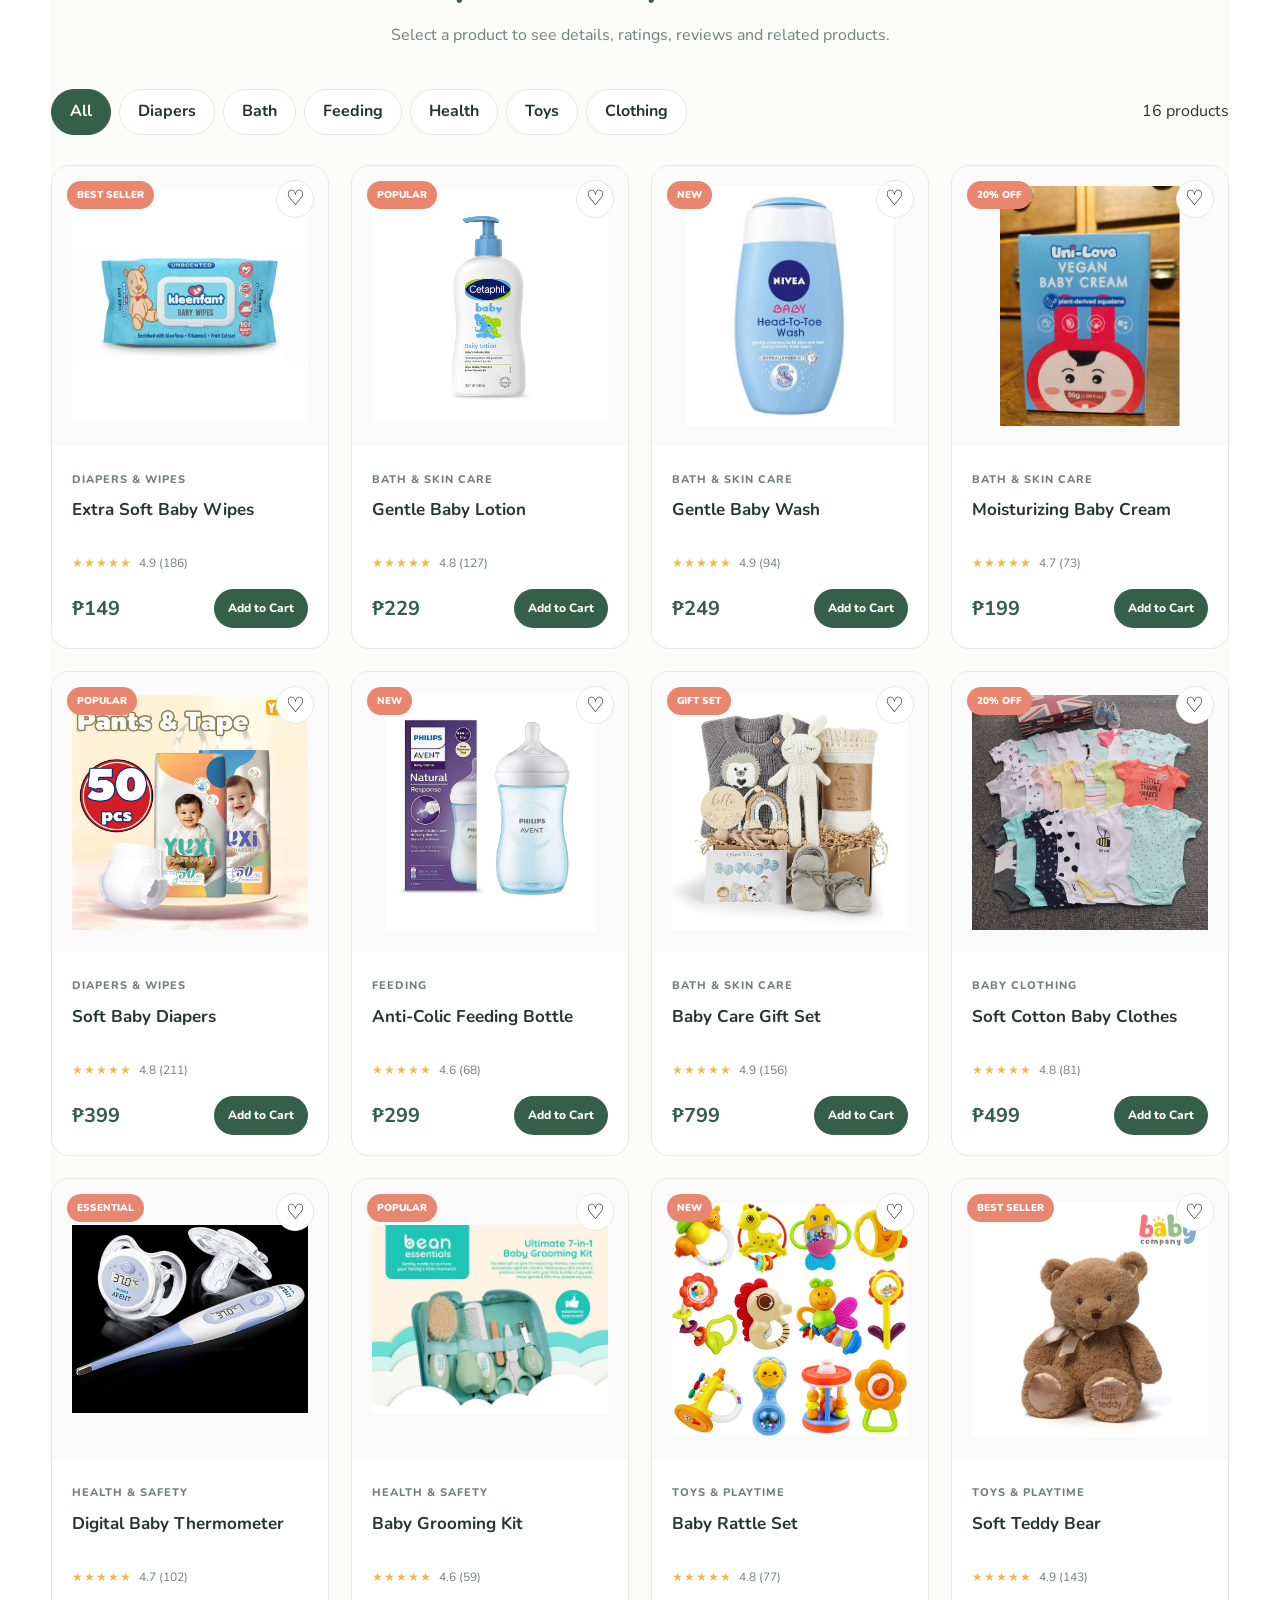
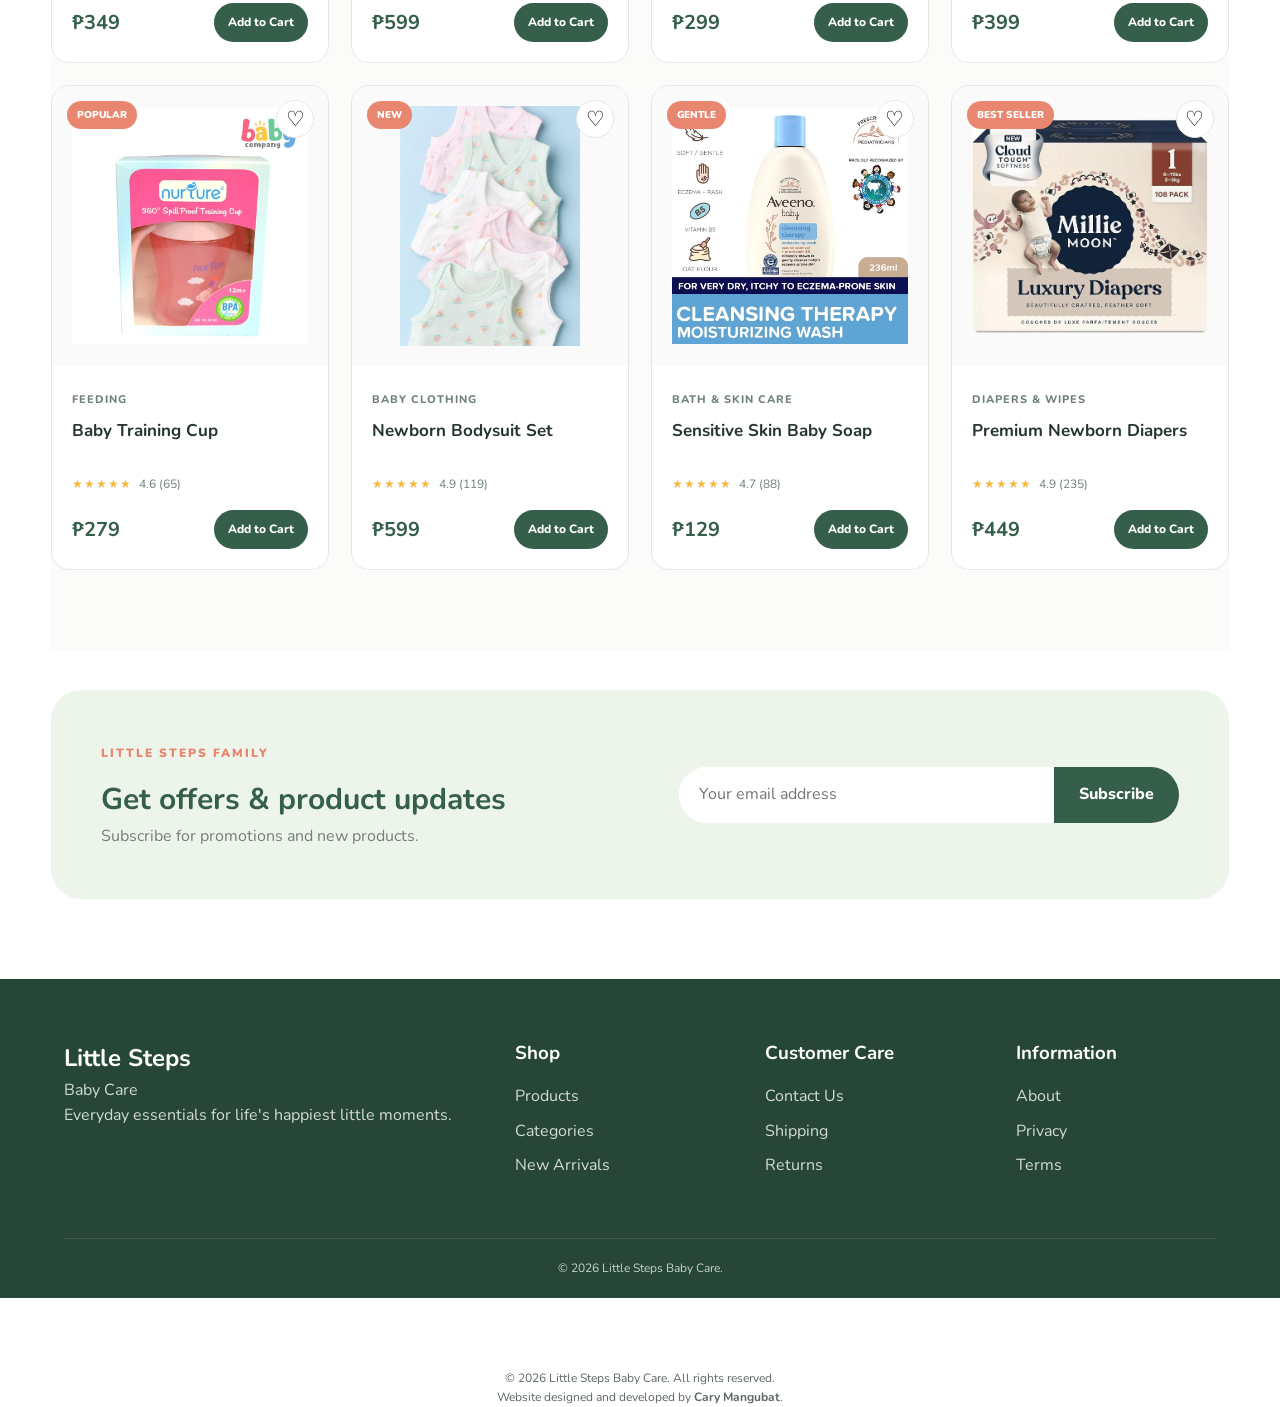
==== commit b647c00c: "Add files via upload updated with the developers name" ====
--- a/index.html
+++ b/index.html
@@ -612,5 +612,17 @@
 <script src="products.js"></script>
 <script src="script.js"></script>
 
+<div class="copyright">
+
+    © 2026 Little Steps Baby Care.
+    All rights reserved.
+
+    <br>
+
+    Website designed and developed by
+    <strong>Cary Mangubat</strong>.
+
+</div>
+
 </body>
 </html>
